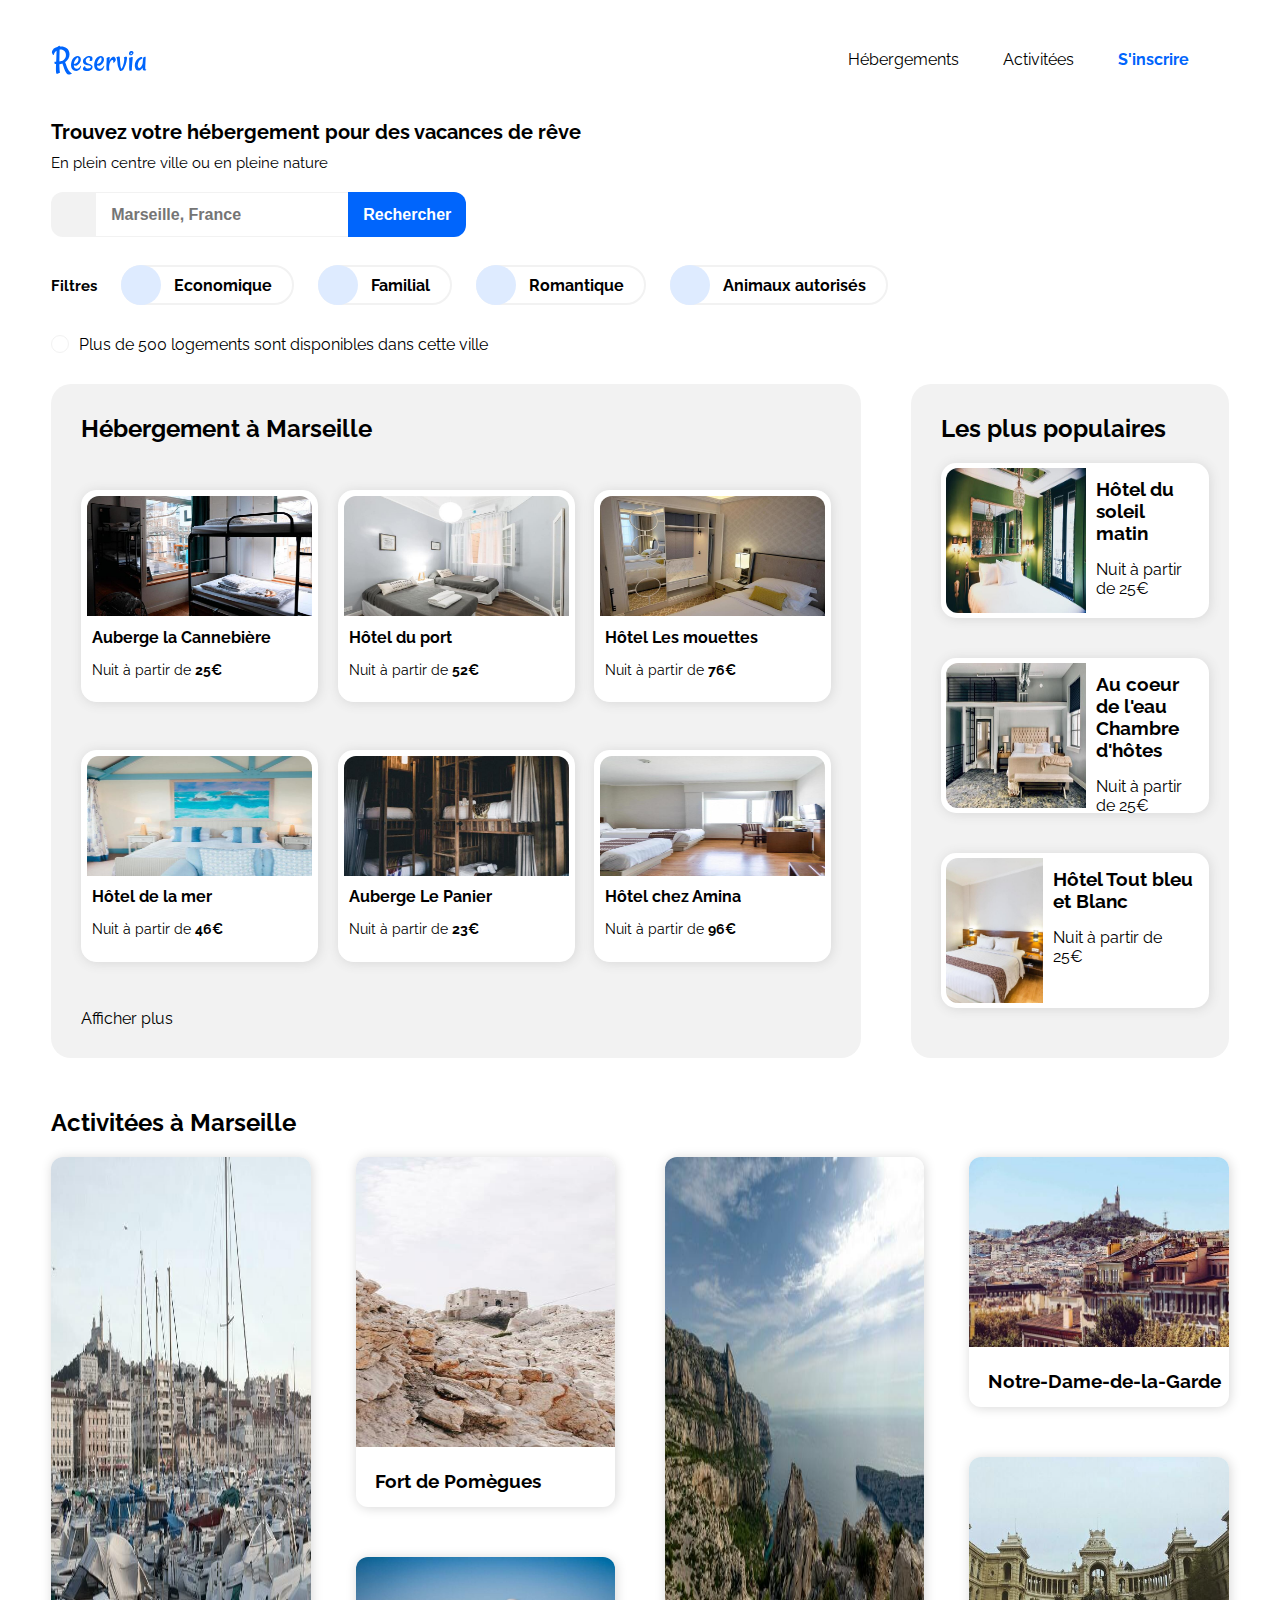
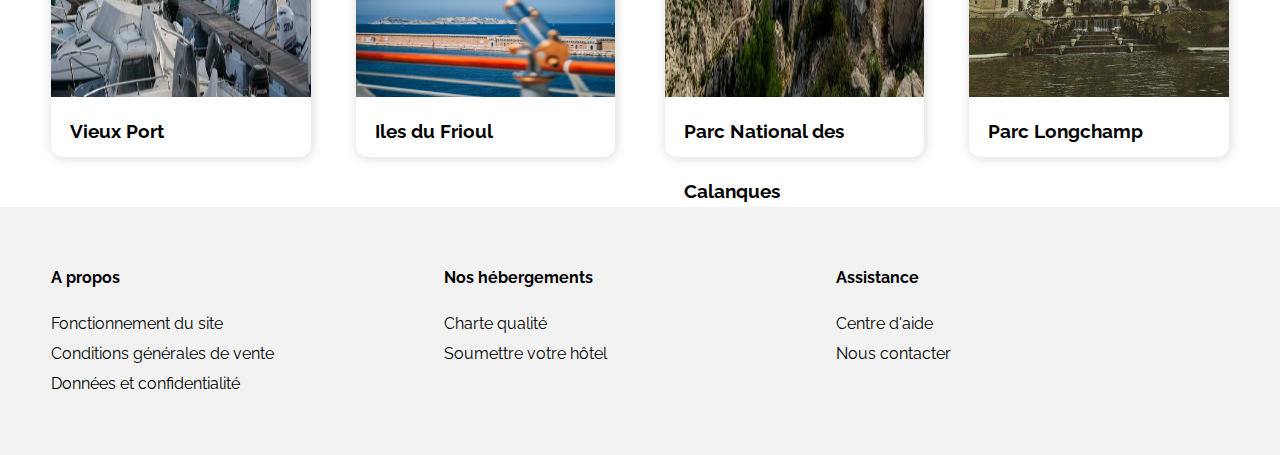
==== Reservia2.0/index.html @ 33ff2ab5 "Fin première soutenance" ====
<!DOCTYPE html>
<html>
    <head>
      <link href="https://fonts.googleapis.com/css2?family=Raleway&display=swap" rel="stylesheet">
      <link rel="stylesheet" href="https://cdnjs.cloudflare.com/ajax/libs/font-awesome/5.14.0/css/all.min.css" integrity="sha512-1PKOgIY59xJ8Co8+NE6FZ+LOAZKjy+KY8iq0G4B3CyeY6wYHN3yt9PW0XpSriVlkMXe40PTKnXrLnZ9+fkDaog==" crossorigin="anonymous" />
      <link rel="stylesheet" href="css/style.css" />
      <link rel="stylesheet" media="screen and (max-width: 767px)" href="css/phone.css" />
      <link rel="stylesheet" media="screen and (min-width: 768px) and (max-width: 991px)" href="css/pad.css" />
      <meta charset="utf-8" />
      <meta name="viewport" content="width=device-width, initial-scale=1.0">
      <title>Reservia</title>
    </head>
    <body>
      <div id="content">
      <header>
        <svg width="97" height="45" viewBox="0 0 97 45" fill="none" xmlns="http://www.w3.org/2000/svg">
        <path d="M12.6523 29.3789C12.418 28.6523 12.1836 28.0078 11.9492 27.4453C11.7383 26.8828 11.5508 26.4023 11.3867 26.0039C10.4727 26.3086 9.47656 26.5195 8.39844 26.6367C8.39844 28.1367 8.43359 29.4141 8.50391 30.4688C8.52734 31.125 8.55078 31.6875 8.57422 32.1562C8.62109 32.6016 8.65625 32.9883 8.67969 33.3164C8.72656 33.6445 8.77344 33.9375 8.82031 34.1953C8.86719 34.4766 8.9375 34.7461 9.03125 35.0039C8.5625 35.3555 8.10547 35.6133 7.66016 35.7773C7.23828 35.9414 6.86328 36.0586 6.53516 36.1289C6.13672 36.2227 5.78516 36.2461 5.48047 36.1992C5.36328 35.8711 5.25781 35.5195 5.16406 35.1445C5.07031 34.793 5 34.3008 4.95312 33.668C4.92969 33.0586 4.91797 32.2734 4.91797 31.3125C4.91797 30.3516 4.95312 29.1211 5.02344 27.6211C5.04688 27.457 5.05859 27.293 5.05859 27.1289C5.05859 26.9648 5.07031 26.8008 5.09375 26.6367C4.88281 26.6133 4.66016 26.5898 4.42578 26.5664C4.21484 26.543 4.00391 26.5195 3.79297 26.4961C3.65234 26.1211 3.55859 25.793 3.51172 25.5117C3.46484 25.207 3.44141 24.9609 3.44141 24.7734C3.44141 24.5391 3.46484 24.3516 3.51172 24.2109C3.88672 24.2812 4.26172 24.3164 4.63672 24.3164H5.16406C5.21094 23.332 5.25781 22.3359 5.30469 21.3281C5.35156 20.2969 5.38672 19.3008 5.41016 18.3398C5.45703 17.3555 5.49219 16.4297 5.51562 15.5625C5.53906 14.6719 5.5625 13.8633 5.58594 13.1367C4.88281 13.6055 4.27344 14.2148 3.75781 14.9648C3.24219 15.7148 2.89062 16.582 2.70312 17.5664C2.39844 17.5195 2.14062 17.3789 1.92969 17.1445C1.71875 16.8867 1.54297 16.6289 1.40234 16.3711C1.23828 16.0664 1.09766 15.7266 0.980469 15.3516C0.863281 14.9063 0.863281 14.4609 0.980469 14.0156C1.09766 13.5469 1.27344 13.1133 1.50781 12.7148C1.74219 12.293 2.01172 11.9297 2.31641 11.625C2.62109 11.2969 2.91406 11.0391 3.19531 10.8516C3.6875 10.5469 4.19141 10.2773 4.70703 10.043C5.24609 9.78516 5.84375 9.57422 6.5 9.41016C6.75781 9.15234 7.03906 8.91797 7.34375 8.70703C7.67188 8.49609 7.97656 8.36719 8.25781 8.32031C8.65625 8.22656 8.87891 8.47266 8.92578 9.05859C9.13672 9.03516 9.35938 9.02344 9.59375 9.02344C9.82812 9 10.0742 8.98828 10.332 8.98828C11.2227 8.98828 12.1484 9.12891 13.1094 9.41016C14.0703 9.69141 14.9492 10.1484 15.7461 10.7812C16.5664 11.3906 17.2344 12.1992 17.75 13.207C18.2656 14.1914 18.5234 15.3984 18.5234 16.8281C18.5234 18.4453 18.1367 19.9336 17.3633 21.293C16.6133 22.6523 15.5352 23.7773 14.1289 24.668C14.293 25.0898 14.5039 25.6172 14.7617 26.25C15.0195 26.8828 15.2773 27.5977 15.5352 28.3945C15.9102 29.3789 16.3086 30.3047 16.7305 31.1719C17.1758 32.0156 17.6328 32.7539 18.1016 33.3867C18.5703 34.0195 19.0625 34.5234 19.5781 34.8984C20.0938 35.2969 20.6094 35.5312 21.125 35.6016C20.8203 36.0703 20.4688 36.3984 20.0703 36.5859C19.6719 36.7734 19.2734 36.8906 18.875 36.9375C18.4297 37.0078 17.9609 37.0078 17.4688 36.9375C16.7891 36.7969 16.2031 36.4688 15.7109 35.9531C15.2188 35.4375 14.7852 34.8164 14.4102 34.0898C14.0586 33.3633 13.7305 32.5898 13.4258 31.7695C13.1445 30.9258 12.8867 30.1289 12.6523 29.3789ZM8.57422 14.4023C8.57422 14.918 8.5625 15.5391 8.53906 16.2656C8.51562 16.9922 8.49219 17.7773 8.46875 18.6211C8.46875 19.4648 8.45703 20.3555 8.43359 21.293C8.41016 22.207 8.39844 23.1211 8.39844 24.0352C9.03125 23.9414 9.72266 23.7891 10.4727 23.5781C11.2461 23.3672 11.9609 23.0156 12.6172 22.5234C13.2734 22.0312 13.8242 21.375 14.2695 20.5547C14.7148 19.7344 14.9375 18.6797 14.9375 17.3906C14.9375 16.4062 14.7617 15.5742 14.4102 14.8945C14.082 14.1914 13.6484 13.6289 13.1094 13.207C12.5703 12.7617 11.9727 12.4453 11.3164 12.2578C10.6836 12.0469 10.0508 11.9414 9.41797 11.9414C9.30078 11.9414 9.18359 11.9414 9.06641 11.9414C8.94922 11.9414 8.82031 11.9531 8.67969 11.9766C8.60938 12.7266 8.57422 13.5352 8.57422 14.4023ZM25.168 33.3867C23.5273 33.3867 22.2617 32.8359 21.3711 31.7344C20.4805 30.6328 20.0352 29.1914 20.0352 27.4102C20.0352 26.168 20.2109 25.0078 20.5625 23.9297C20.9375 22.8281 21.4297 21.8789 22.0391 21.082C22.6484 20.2852 23.3516 19.6641 24.1484 19.2188C24.9688 18.75 25.8242 18.5156 26.7148 18.5156C27.582 18.5156 28.3203 18.832 28.9297 19.4648C29.5391 20.0742 29.8438 20.9531 29.8438 22.1016C29.8438 22.8516 29.6797 23.6016 29.3516 24.3516C29.0234 25.0781 28.5898 25.7344 28.0508 26.3203C27.5352 26.8828 26.9609 27.3398 26.3281 27.6914C25.6953 28.043 25.0859 28.2188 24.5 28.2188C24.125 28.2188 23.8086 28.1719 23.5508 28.0781C23.293 27.9844 23.0586 27.8438 22.8477 27.6562C22.918 28.9922 23.2109 29.9297 23.7266 30.4688C24.2422 30.9844 24.9102 31.2422 25.7305 31.2422C26.293 31.2422 26.7852 31.125 27.207 30.8906C27.6523 30.6562 28.0273 30.3867 28.332 30.082C28.6367 29.7773 28.8828 29.4727 29.0703 29.168C29.2578 28.8398 29.3867 28.5938 29.457 28.4297C29.5273 28.2891 29.6445 28.2188 29.8086 28.2188C29.9961 28.2188 30.0898 28.3594 30.0898 28.6406C30.0898 28.8984 29.9961 29.2969 29.8086 29.8359C29.6445 30.3516 29.3633 30.8789 28.9648 31.418C28.5664 31.9336 28.0508 32.3906 27.418 32.7891C26.8086 33.1875 26.0586 33.3867 25.168 33.3867ZM26.7852 20.0273C26.6445 20.0273 26.375 20.1797 25.9766 20.4844C25.6016 20.7656 25.1914 21.1875 24.7461 21.75C24.3242 22.3125 23.9258 22.9922 23.5508 23.7891C23.1992 24.5625 22.9766 25.4414 22.8828 26.4258C24.2891 26.0977 25.4023 25.582 26.2227 24.8789C27.043 24.1758 27.4531 23.1445 27.4531 21.7852C27.4531 21.1055 27.3711 20.6484 27.207 20.4141C27.043 20.1562 26.9023 20.0273 26.7852 20.0273ZM37.6836 26.3203C38.1992 26.5078 38.6914 26.6836 39.1602 26.8477C39.6289 27.0117 40.0391 27.2109 40.3906 27.4453C40.7422 27.6797 41.0234 27.9609 41.2344 28.2891C41.4453 28.5938 41.5508 28.9805 41.5508 29.4492C41.5508 30.0117 41.4219 30.5391 41.1641 31.0312C40.9297 31.5234 40.5781 31.957 40.1094 32.332C39.6406 32.707 39.0664 33 38.3867 33.2109C37.7305 33.4453 36.9922 33.5625 36.1719 33.5625C35.2578 33.5625 34.5195 33.4688 33.957 33.2812C33.3945 33.1172 32.9609 32.918 32.6562 32.6836C32.3516 32.4492 32.1523 32.2148 32.0586 31.9805C31.9648 31.7461 31.918 31.5586 31.918 31.418C31.918 31.1367 31.9766 30.832 32.0938 30.5039C32.2109 30.1523 32.4336 29.7773 32.7617 29.3789C32.9023 29.2148 33.0547 29.0625 33.2188 28.9219C33.5469 28.6406 33.875 28.4648 34.2031 28.3945C34.1562 28.9336 34.2148 29.3789 34.3789 29.7305C34.5664 30.0586 34.8008 30.3164 35.082 30.5039C35.3867 30.6914 35.7148 30.8203 36.0664 30.8906C36.4414 30.9609 36.793 30.9961 37.1211 30.9961C37.4492 30.9961 37.7773 30.9492 38.1055 30.8555C38.457 30.7617 38.7734 30.6445 39.0547 30.5039C39.3359 30.3398 39.5586 30.1641 39.7227 29.9766C39.9102 29.7656 40.0039 29.543 40.0039 29.3086C40.0039 29.0508 39.8984 28.8398 39.6875 28.6758C39.4766 28.5117 39.207 28.3828 38.8789 28.2891C38.5742 28.1719 38.2344 28.0898 37.8594 28.043C37.5078 27.9727 37.168 27.9023 36.8398 27.832C36.5117 27.7617 36.0664 27.668 35.5039 27.5508C34.9648 27.4102 34.4258 27.1992 33.8867 26.918C33.3711 26.6367 32.9141 26.2617 32.5156 25.793C32.1406 25.3242 31.9531 24.7031 31.9531 23.9297C31.9531 23.0391 32.1758 22.2656 32.6211 21.6094C33.0898 20.9297 33.6523 20.3672 34.3086 19.9219C34.9883 19.4531 35.7031 19.1016 36.4531 18.8672C37.2031 18.6328 37.8711 18.5156 38.457 18.5156C38.7617 18.5156 39.0898 18.5625 39.4414 18.6562C39.793 18.7266 40.1211 18.8672 40.4258 19.0781C40.7305 19.2656 40.9766 19.5234 41.1641 19.8516C41.375 20.1797 41.4805 20.6016 41.4805 21.1172C41.4805 21.6328 41.4336 22.0547 41.3398 22.3828C41.2695 22.6875 41.1523 22.9336 40.9883 23.1211C40.8477 23.2852 40.6719 23.3906 40.4609 23.4375C40.25 23.4844 40.0039 23.5078 39.7227 23.5078C39.5352 23.5078 39.3594 23.4844 39.1953 23.4375C39.0547 23.3906 38.9023 23.3438 38.7383 23.2969C38.5742 23.25 38.4219 23.168 38.2812 23.0508C38.5156 22.7695 38.6914 22.5 38.8086 22.2422C38.9492 21.9844 39.0195 21.668 39.0195 21.293C39.0195 20.9648 38.9258 20.6719 38.7383 20.4141C38.5742 20.1562 38.293 20.0273 37.8945 20.0273C37.4727 20.0273 37.0625 20.1094 36.6641 20.2734C36.2891 20.4375 35.9492 20.6602 35.6445 20.9414C35.3633 21.2227 35.1289 21.5508 34.9414 21.9258C34.7773 22.2773 34.6953 22.6641 34.6953 23.0859C34.6953 23.7188 34.9297 24.3164 35.3984 24.8789C35.8906 25.4414 36.6523 25.9219 37.6836 26.3203ZM48.3008 33.3867C46.6602 33.3867 45.3945 32.8359 44.5039 31.7344C43.6133 30.6328 43.168 29.1914 43.168 27.4102C43.168 26.168 43.3438 25.0078 43.6953 23.9297C44.0703 22.8281 44.5625 21.8789 45.1719 21.082C45.7812 20.2852 46.4844 19.6641 47.2812 19.2188C48.1016 18.75 48.957 18.5156 49.8477 18.5156C50.7148 18.5156 51.4531 18.832 52.0625 19.4648C52.6719 20.0742 52.9766 20.9531 52.9766 22.1016C52.9766 22.8516 52.8125 23.6016 52.4844 24.3516C52.1562 25.0781 51.7227 25.7344 51.1836 26.3203C50.668 26.8828 50.0938 27.3398 49.4609 27.6914C48.8281 28.043 48.2188 28.2188 47.6328 28.2188C47.2578 28.2188 46.9414 28.1719 46.6836 28.0781C46.4258 27.9844 46.1914 27.8438 45.9805 27.6562C46.0508 28.9922 46.3438 29.9297 46.8594 30.4688C47.375 30.9844 48.043 31.2422 48.8633 31.2422C49.4258 31.2422 49.918 31.125 50.3398 30.8906C50.7852 30.6562 51.1602 30.3867 51.4648 30.082C51.7695 29.7773 52.0156 29.4727 52.2031 29.168C52.3906 28.8398 52.5195 28.5938 52.5898 28.4297C52.6602 28.2891 52.7773 28.2188 52.9414 28.2188C53.1289 28.2188 53.2227 28.3594 53.2227 28.6406C53.2227 28.8984 53.1289 29.2969 52.9414 29.8359C52.7773 30.3516 52.4961 30.8789 52.0977 31.418C51.6992 31.9336 51.1836 32.3906 50.5508 32.7891C49.9414 33.1875 49.1914 33.3867 48.3008 33.3867ZM49.918 20.0273C49.7773 20.0273 49.5078 20.1797 49.1094 20.4844C48.7344 20.7656 48.3242 21.1875 47.8789 21.75C47.457 22.3125 47.0586 22.9922 46.6836 23.7891C46.332 24.5625 46.1094 25.4414 46.0156 26.4258C47.4219 26.0977 48.5352 25.582 49.3555 24.8789C50.1758 24.1758 50.5859 23.1445 50.5859 21.7852C50.5859 21.1055 50.5039 20.6484 50.3398 20.4141C50.1758 20.1562 50.0352 20.0273 49.918 20.0273ZM64.7891 22.207C64.7891 22.5352 64.6953 22.875 64.5078 23.2266C64.3438 23.5547 64.1328 23.8711 63.875 24.1758C63.6172 24.4805 63.3242 24.75 62.9961 24.9844C62.6914 25.1953 62.3984 25.3242 62.1172 25.3711C62.3047 24.6445 62.3633 24.082 62.293 23.6836C62.2227 23.2852 62.1055 22.9922 61.9414 22.8047C61.7539 22.5938 61.5195 22.4766 61.2383 22.4531C60.8164 22.4531 60.4062 22.6992 60.0078 23.1914C59.6328 23.6602 59.3047 24.2461 59.0234 24.9492C58.7422 25.6289 58.5195 26.3672 58.3555 27.1641C58.1914 27.9375 58.1094 28.6406 58.1094 29.2734C58.0859 29.7188 58.0977 30.1523 58.1445 30.5742C58.168 30.9258 58.2031 31.2891 58.25 31.6641C58.3203 32.0391 58.4141 32.332 58.5312 32.543C58.3906 32.6602 58.1562 32.8008 57.8281 32.9648C57.5234 33.1289 57.1953 33.2344 56.8438 33.2812C56.5156 33.3281 56.2109 33.2695 55.9297 33.1055C55.6719 32.9414 55.5312 32.5898 55.5078 32.0508C55.4609 31.5352 55.4258 30.9609 55.4023 30.3281C55.4023 29.6719 55.4023 29.0273 55.4023 28.3945C55.4258 27.7383 55.4492 27.0938 55.4727 26.4609C55.4961 25.8281 55.5312 25.2422 55.5781 24.7031C55.625 23.6719 55.6484 22.875 55.6484 22.3125C55.6484 21.75 55.6367 21.2109 55.6133 20.6953C55.6133 20.6016 55.7656 20.4727 56.0703 20.3086C56.3984 20.1211 56.75 19.957 57.125 19.8164C57.5234 19.6758 57.8867 19.5938 58.2148 19.5703C58.543 19.5469 58.707 19.6172 58.707 19.7812C58.707 20.0391 58.6719 20.5547 58.6016 21.3281C58.5547 22.0781 58.4844 22.8633 58.3906 23.6836C58.5547 23.2383 58.7656 22.7578 59.0234 22.2422C59.3047 21.7266 59.6211 21.2461 59.9727 20.8008C60.3242 20.3555 60.7227 19.9922 61.168 19.7109C61.6133 19.4062 62.1055 19.2539 62.6445 19.2539C63.0664 19.2539 63.4062 19.3828 63.6641 19.6406C63.9453 19.8984 64.168 20.1914 64.332 20.5195C64.4961 20.8477 64.6133 21.1758 64.6836 21.5039C64.7539 21.832 64.7891 22.0664 64.7891 22.207ZM70.4492 31.1719C70.6602 31.1719 70.9414 30.7969 71.293 30.0469C71.6445 29.2969 71.9727 28.3945 72.2773 27.3398C72.6055 26.2852 72.8633 25.1953 73.0508 24.0703C73.2617 22.9453 73.3203 21.9961 73.2266 21.2227C73.1797 20.9648 73.1094 20.7539 73.0156 20.5898C72.9453 20.4258 72.8516 20.25 72.7344 20.0625C72.875 19.875 73.0508 19.7344 73.2617 19.6406C73.4727 19.5234 73.6719 19.4414 73.8594 19.3945C74.0938 19.3242 74.3281 19.2773 74.5625 19.2539C75.125 19.2305 75.5352 19.3242 75.793 19.5352C75.9336 19.6758 76.0039 20.0039 76.0039 20.5195C76.0039 21.0352 75.9453 21.6445 75.8281 22.3477C75.7344 23.0273 75.5938 23.7539 75.4062 24.5273C75.2422 25.2773 75.0547 25.9688 74.8438 26.6016C74.6328 27.2109 74.375 27.8789 74.0703 28.6055C73.7656 29.3086 73.4492 29.9883 73.1211 30.6445C72.793 31.2773 72.4648 31.8281 72.1367 32.2969C71.8086 32.7422 71.5273 33.0117 71.293 33.1055C70.8008 33.293 70.3086 33.3867 69.8164 33.3867C69.3477 33.3867 69.0547 33.3281 68.9375 33.2109C68.8906 33.1641 68.7852 33 68.6211 32.7188C68.457 32.4375 68.2695 32.0742 68.0586 31.6289C67.8711 31.1836 67.6602 30.668 67.4258 30.082C67.2148 29.4727 67.0273 28.8281 66.8633 28.1484C66.6992 27.4688 66.582 26.7305 66.5117 25.9336C66.4414 25.1367 66.3594 24.3633 66.2656 23.6133C66.1953 22.8398 66.0898 22.125 65.9492 21.4688C65.8086 20.8125 65.5977 20.2734 65.3164 19.8516L66.9688 19.1836C67.1094 19.1133 67.2734 19.0547 67.4609 19.0078C67.6484 18.9375 67.8359 18.9141 68.0234 18.9375C68.2109 18.9609 68.375 19.0547 68.5156 19.2188C68.6797 19.3594 68.7852 19.6172 68.832 19.9922C68.8789 20.4141 68.9141 20.918 68.9375 21.5039C68.9844 22.0898 69.0195 22.6992 69.043 23.332C69.0898 23.9648 69.1367 24.5977 69.1836 25.2305C69.2305 25.8398 69.2773 26.3906 69.3242 26.8828C69.3711 27.3984 69.4297 27.9141 69.5 28.4297C69.5938 28.9453 69.6875 29.4023 69.7812 29.8008C69.8984 30.1992 70.0039 30.5273 70.0977 30.7852C70.2148 31.043 70.332 31.1719 70.4492 31.1719ZM78.0781 20.5547C78.0781 20.4141 78.2656 20.2617 78.6406 20.0977C79.0156 19.9336 79.4258 19.8047 79.8711 19.7109C80.3398 19.5938 80.7617 19.5352 81.1367 19.5352C81.5352 19.5117 81.7344 19.5938 81.7344 19.7812C81.7344 20.1328 81.7109 20.6367 81.6641 21.293C81.6172 21.9258 81.5586 22.6055 81.4883 23.332C81.418 24.0352 81.3477 24.75 81.2773 25.4766C81.207 26.1797 81.1602 26.7773 81.1367 27.2695C81.0898 27.7852 81.043 28.3477 80.9961 28.957C80.9492 29.4727 80.9141 30.0469 80.8906 30.6797C80.8672 31.3125 80.8672 31.957 80.8906 32.6133C80.8906 32.7305 80.7734 32.8477 80.5391 32.9648C80.3047 33.082 80.0469 33.1641 79.7656 33.2109C79.4844 33.2812 79.2148 33.3164 78.957 33.3164C78.6992 33.3164 78.5586 33.2695 78.5352 33.1758C78.4883 33.082 78.4414 32.918 78.3945 32.6836C78.3477 32.4492 78.3008 32.1211 78.2539 31.6992C78.207 31.2539 78.1719 30.6914 78.1484 30.0117C78.125 29.3086 78.1367 28.4648 78.1836 27.4805C78.2773 25.5352 78.2891 24.0352 78.2188 22.9805C78.1484 21.9023 78.1016 21.0938 78.0781 20.5547ZM80.5391 13.5586C81.0078 13.5586 81.4531 13.6992 81.875 13.9805C82.2969 14.2617 82.5078 14.6367 82.5078 15.1055C82.5078 15.457 82.4141 15.7969 82.2266 16.125C82.0625 16.4531 81.8516 16.7461 81.5938 17.0039C81.3359 17.2617 81.043 17.4727 80.7148 17.6367C80.3867 17.7773 80.082 17.8477 79.8008 17.8477C79.4258 17.8477 79.1211 17.7891 78.8867 17.6719C78.6523 17.5312 78.4648 17.3789 78.3242 17.2148C78.207 17.0273 78.125 16.8281 78.0781 16.6172C78.0312 16.4062 78.0078 16.207 78.0078 16.0195C78.0078 15.7852 78.043 15.5273 78.1133 15.2461C78.1836 14.9414 78.3125 14.6719 78.5 14.4375C78.6875 14.1797 78.9453 13.9687 79.2734 13.8047C79.6016 13.6406 80.0234 13.5586 80.5391 13.5586ZM79.6602 16.8281C79.8008 16.8281 79.9531 16.7812 80.1172 16.6875C80.3047 16.5703 80.4688 16.4414 80.6094 16.3008C80.7734 16.1602 80.9023 16.0078 80.9961 15.8438C81.1133 15.6797 81.1719 15.5391 81.1719 15.4219C81.1719 15.2344 81.0781 15.1406 80.8906 15.1406C80.7734 15.1406 80.6211 15.1875 80.4336 15.2812C80.2695 15.375 80.1055 15.4922 79.9414 15.6328C79.7773 15.75 79.6367 15.8906 79.5195 16.0547C79.4258 16.1953 79.3789 16.3359 79.3789 16.4766C79.3789 16.7109 79.4727 16.8281 79.6602 16.8281ZM94.3203 31.207C94.3672 31.3711 94.4375 31.5234 94.5312 31.6641C94.6016 31.7812 94.6953 31.8984 94.8125 32.0156C94.9531 32.1094 95.1172 32.168 95.3047 32.1914C95.1406 32.5195 94.9766 32.7422 94.8125 32.8594C94.7188 32.9297 94.6367 32.9766 94.5664 33C94.3555 33.0703 94.0391 33.1055 93.6172 33.1055C93.1953 33.1055 92.7852 32.9766 92.3867 32.7188C92.2461 32.6016 92.1172 32.4258 92 32.1914C91.8828 32.0039 91.7773 31.7461 91.6836 31.418C91.6133 31.0664 91.5547 30.6211 91.5078 30.082C91.1797 30.7852 90.8047 31.3477 90.3828 31.7695C89.9844 32.168 89.5859 32.4609 89.1875 32.6484C88.7422 32.9062 88.2852 33.0586 87.8164 33.1055C87.2305 33.1523 86.668 33.0586 86.1289 32.8242C85.6133 32.5664 85.168 32.1914 84.793 31.6992C84.4414 31.1836 84.1719 30.5625 83.9844 29.8359C83.7969 29.1094 83.7383 28.2891 83.8086 27.375C83.8789 26.4141 84.0664 25.5586 84.3711 24.8086C84.6758 24.0586 85.0391 23.3906 85.4609 22.8047C85.8828 22.2188 86.3281 21.7266 86.7969 21.3281C87.2656 20.9062 87.7109 20.5664 88.1328 20.3086C88.5781 20.0273 88.9531 19.8281 89.2578 19.7109C89.5859 19.5703 89.7969 19.4883 89.8906 19.4648C90.1484 19.3945 90.3711 19.3711 90.5586 19.3945C90.7461 19.418 90.9102 19.5234 91.0508 19.7109C91.0977 19.7812 91.1562 19.8633 91.2266 19.957C91.2734 20.0508 91.332 20.1797 91.4023 20.3438C91.4727 20.4844 91.5312 20.6484 91.5781 20.8359C91.0156 21.0938 90.4883 21.3867 89.9961 21.7148C89.5039 22.0195 89.0469 22.3945 88.625 22.8398C88.2266 23.2852 87.875 23.8242 87.5703 24.457C87.2656 25.0898 87.0312 25.8633 86.8672 26.7773C86.6328 27.9258 86.6914 28.8516 87.043 29.5547C87.418 30.2578 87.9219 30.5508 88.5547 30.4336C88.9297 30.3164 89.293 30.0938 89.6445 29.7656C89.9492 29.4844 90.2656 29.0625 90.5938 28.5C90.9453 27.9375 91.2734 27.1641 91.5781 26.1797C91.6953 24.7734 91.7891 23.6719 91.8594 22.875C91.9531 22.0547 92.0352 21.4336 92.1055 21.0117C92.1992 20.5195 92.2695 20.1914 92.3164 20.0273C92.3867 19.9102 92.5273 19.8047 92.7383 19.7109C92.9492 19.5938 93.1836 19.5 93.4414 19.4297C93.6992 19.3594 93.9336 19.3242 94.1445 19.3242C94.3555 19.3008 94.4961 19.3008 94.5664 19.3242C94.6133 19.3477 94.6367 19.6406 94.6367 20.2031C94.6367 20.7422 94.6133 21.4336 94.5664 22.2773C94.543 23.0977 94.5078 24 94.4609 24.9844C94.4141 25.9453 94.3672 26.8594 94.3203 27.7266C94.2969 28.5938 94.2734 29.3555 94.25 30.0117C94.25 30.6445 94.2734 31.043 94.3203 31.207Z" fill="#0065FC"/>
        </svg>
        <nav>
          <ul>
            <li><a href="#countryHousing">Hébergements</a></li>
            <li><a href="#countryActivities">Activitées</a></li>
            <li id="signup">S'inscrire</li>
          </ul>
        </nav>
      </header>
      <div id="description">
        <h2>Trouvez votre hébergement pour des vacances de rêve</h2>
        <p>En plein centre ville ou en pleine nature</p>
      </div>
      <div id="search">
        <div id="form">
          <span id="searchIconLoc">
          <i class="fas fa-map-marker-alt"></i>
        </span>
          <input type="text" placeholder="Marseille, France">
          <button type="submit" id="searchBtn">
            <span id="searchBtn--text">Rechercher</span>
            <i id="searchBtn--icon" class="fa fa-search" aria-hidden="true"></i>
          </button>
        </div>

        <div id="filters">
          <h5>Filtres</h5>
          <div class="filter">
            <div class="filterIcon">
              <i class="fas fa-money-bill-wave"></i>
            </div>
            <p>Economique</p>
          </div>
          <div class="filter">
            <div class="filterIcon">
              <i class="fas fa-child"></i>
            </div>
            <p>Familial</p>
          </div>
          <div class="filter">
            <div class="filterIcon">
              <i class="fas fa-heart"></i>
            </div>
            <p>Romantique</p>
          </div>
          <div class="filter">
            <div class="filterIcon">
              <i class="fas fa-dog"></i>
            </div>
            <p>Animaux autorisés</p>
          </div>
        </div>
      </div>
      <div id="numberInformation">
        <div id="infoIcon">
          <i class="fas fa-info"></i>
        </div>
        <p>Plus de 500 logements sont disponibles dans cette ville</p>
      </div>
    <div id="row2">
      <section id="countryHousing">
        <h2>Hébergement à Marseille</h2>
        <div id="countryHousingRow1">
          <a class="card">
            <img src="images/auberge_la_cannebiere.jpg" alt="Photo de l'Auberge la Cannebière">
            <div class="cardContent">
              <h3>Auberge la Cannebière</h3>
              <p>Nuit à partir de <span>25€</span></p>
              <div class="stars">
                <i class="fas fa-star blue"></i>
                <i class="fas fa-star blue"></i>
                <i class="fas fa-star blue"></i>
                <i class="fas fa-star blue"></i>
                <i class="fas fa-star"></i>
              </div>
            </div>
          </a>
          <a class="card">
            <img src="images/hotel_du_port.jpg" alt="Photo de l'Hôtel du port">
            <div class="cardContent">
              <h3>Hôtel du port</h3>
              <p>Nuit à partir de <span>52€</span></p>
              <div class="stars">
                <i class="fas fa-star blue"></i>
                <i class="fas fa-star blue"></i>
                <i class="fas fa-star blue"></i>
                <i class="fas fa-star blue"></i>
                <i class="fas fa-star blue"></i>
              </div>
            </div>
          </a>
          <a class="card">
            <img src="images/hotel_les_mouettes.jpg" alt="Photo de l'Hôtel Les mouettes">
            <div class="cardContent">
              <h3>Hôtel Les mouettes</h3>
              <p>Nuit à partir de <span>76€</span></p>
              <div class="stars">
                <i class="fas fa-star blue"></i>
                <i class="fas fa-star blue"></i>
                <i class="fas fa-star blue"></i>
                <i class="fas fa-star blue"></i>
                <i class="fas fa-star"></i>
              </div>
            </div>
          </a>
        </div>
        <div id="countryHousingRow2">
          <a class="card">
            <img src="images/hotel_de_la_mer.jpg" alt="Photo de l'Hôtel de la mer">
            <div class="cardContent">
              <h3>Hôtel de la mer</h3>
              <p>Nuit à partir de <span>46€</span></p>
              <div class="stars">
                <i class="fas fa-star blue"></i>
                <i class="fas fa-star blue"></i>
                <i class="fas fa-star"></i>
                <i class="fas fa-star"></i>
                <i class="fas fa-star"></i>
              </div>
            </div>
          </a>
          <a class="card">
            <img src="images/auberge_le_panier.jpg" alt="Photo de l'Auberge Le Panier">
            <div class="cardContent">
              <h3>Auberge Le Panier</h3>
              <p>Nuit à partir de <span>23€</span></p>
              <div class="stars">
                <i class="fas fa-star blue"></i>
                <i class="fas fa-star blue"></i>
                <i class="fas fa-star blue"></i>
                <i class="fas fa-star blue"></i>
                <i class="fas fa-star"></i>
              </div>
            </div>
          </a>
          <a class="card">
            <img src="images/hotel_chez_amina.jpg" alt="Photo de l'Hôtel chez Amina">
            <div class="cardContent">
              <h3>Hôtel chez Amina</h3>
              <p>Nuit à partir de <span>96€</span></p>
              <div class="stars">
                <i class="fas fa-star blue"></i>
                <i class="fas fa-star blue"></i>
                <i class="fas fa-star blue"></i>
                <i class="fas fa-star blue"></i>
                <i class="fas fa-star blue"></i>
              </div>
            </div>
          </a>
        </div>
        <div id="more">
          <span>Afficher plus</span>
        </div>
      </section>

      <section id="popular">
        <div id="popularHeader">
        <h2>Les plus populaires</h2>
        <i class="fas fa-chart-line"></i>
        </div>
        <div id="popularContent">
          <a class="card1">
            <img src="images/hotel_du_soleil_matin.jpg" alt="Photo de l'Hôtel du soleil matin">
           <div class="card1Content">
             <h3>Hôtel du soleil matin</h3>
             <p>Nuit à partir de <span>25€</span></p>
             <div class="stars stars--card1">
               <i class="fas fa-star blue"></i>
               <i class="fas fa-star blue"></i>
               <i class="fas fa-star blue"></i>
               <i class="fas fa-star blue"></i>
               <i class="fas fa-star blue"></i>
             </div>
           </div>
          </a>
          <a class="card1">
            <img src="images/au_coeur_de_leau_chambre_dhotes.jpg" alt="Photo de Au coeur de l'eau Chambre d'hôtes">
            <div class="card1Content">
              <h3>Au coeur de l'eau Chambre d'hôtes</h3>
              <p>Nuit à partir de <span>25€</span></p>
              <div class="stars stars--card1">
                <i class="fas fa-star blue"></i>
                <i class="fas fa-star blue"></i>
                <i class="fas fa-star blue"></i>
                <i class="fas fa-star blue"></i>
                <i class="fas fa-star"></i>
              </div>
            </div>
          </a>
          <a class="card1">
            <img src="images/hotel_tout_bleu_et_blanc.jpg" alt="Photo de l'Hôtel Tout bleu et Blanc">
            <div class="card1Content">
              <h3>Hôtel Tout bleu et Blanc</h3>
              <p>Nuit à partir de <span>25€</span></p>
              <div class="stars stars--card1">
                <i class="fas fa-star blue"></i>
                <i class="fas fa-star blue"></i>
                <i class="fas fa-star blue"></i>
                <i class="fas fa-star blue"></i>
                <i class="fas fa-star"></i>
              </div>
            </div>
          </a>
        </div>
      </section>
    </div>


      <section id="countryActivities">
        <h2>Activitées à Marseille</h2>
        <div id="countryActivitiesContent">
          <div class="columnActivities columnActivities__padding">
            <div class="column">
              <a class='card2 custom1'>
                <img src="images/vieux_port.jpg" alt="Photo du Vieux Port">
                <h3>Vieux Port</h3>
              </a>
            </div>
            <div class="column">
              <a class='card2 custom2'>
                <img src="images/fort_de_pomegues.jpg" alt="Photo du Fort de Pomègues">
                <h3>Fort de Pomègues</h3>
              </a>
              <a class='card2 custom3'>
                <img src="images/iles_du_frioul.jpg" alt="Photo des Iles du Frioul">
                <h3>Iles du Frioul</h3>
              </a>
            </div>
          </div>
          <div class="columnActivities">
            <div class="column">
              <a class='card2 custom4'>
                <img src="images/parc_national_des_calanques.jpg" alt="Photo du Parc National des Calanques">
                <h3>Parc National des Calanques</h3>
              </a>
            </div>
            <div class="column">
              <a class='card2 custom5'>
                <img src="images/notre-dame-de-la-garde.jpg" alt="Photo de Notre-Dame-de-la-Garde">
                <h3>Notre-Dame-de-la-Garde</h3>
              </a>
              <a class='card2 custom6'>
                <img src="images/parc_longchamp.jpg" alt="Photo du Parc Longchamp">
                <h3>Parc Longchamp</h3>
              </a>
            </div>
          </div>
        </div>
      </section>

    </div>
      <footer>
        <div id="contentFooter">
          <div class="ulFooter">
            <h4>A propos</h4>
            <ul>
              <li><a href="#">Fonctionnement du site</a></li>
              <li><a href="#">Conditions générales de vente</a></li>
              <li><a href="#">Données et confidentialité</li>
            </ul>
          </div>
          <div class="ulFooter">
          <h4>Nos hébergements</h4>
          <ul>
            <li><a href="#">Charte qualité</a></li>
            <li><a href="#">Soumettre votre hôtel</a></li>
          </ul>
        </div>
          <div class="ulFooter">
            <h4>Assistance</h4>
            <ul>
              <li><a href="#">Centre d'aide</a></li>
              <li><a href="#">Nous contacter</a></li>
            </ul>
          </div>
        </div>
      </footer>
    </body>
</html>
---- Reservia2.0/css/style.css ----
a{
 text-decoration:none;
 color: inherit;
}
a:active{
  color:red;
}
body{
  margin:0px;
  font-family: 'Raleway', sans-serif;
}
header{
  height: 120px;
  display: flex;
  justify-content: space-between;
}
#content{
  width: 92%;
  margin: auto;
  }
  svg{
    height: 100%;
  }
  nav{
    display: inline-block;
    height: 100%;
  }
  nav ul{
    margin:0px;
    height:100%;
  }
  nav ul li{
    display: inline-block;
    list-style-type: none;
    line-height:120px;
    height: 100%;
    margin-right:40px;
    cursor: pointer;
  }
  nav ul li:hover{
    border-top: 2px solid #0065FC;
    color: #0065FC;
  }
  nav ul li:active{
    color: #0065FC;
  }
  #signup{
    font-weight: bold;
    color: #0065FC;
  }
  #content h2{
    margin-top:0px;
  }
  #description{
    display: flex;
    flex-direction: column;
    margin-bottom:10px;
  }
  #description h2{
    margin:0;
    font-size:20px;
    font-weight: bold;
  }
  #description p{
    margin-top: 10px;
    margin-bottom: 10px;
    font-size: 15px;
  }


  #form{
    display: flex;
  }
  #searchIconLoc{
    height:45px;
    width:45px;
    display: flex;
    align-items: center;
    justify-content: center;
    border-top-left-radius: 12px 12px;
    border-bottom-left-radius: 12px 12px;
    background: #F2F2F2;
  }
  #form input[type=text]{
    height:41px;
    border: 1px solid #F2F2F2;
    border-left:none;
    border-right:none;
    padding-left:15px;
    padding-right:30px;
    font-size:16px;
  }
  #form input[type=text]::placeholder{
    opacity:1;
    font-size:16px;
    font-weight: bold;
  }
  #searchBtn{
    border:none;
    background: #0065FC;
    color: white;
    border-top-right-radius: 12px 12px;
    border-bottom-right-radius: 12px 12px;
    font-size:16px;
    font-weight: bold;
    padding-left:15px;
    padding-right:15px;
  }

  #searchBtn--icon{
    display: none;
  }
  #searchBtn--text{
    display: block;
  }

#filters {
margin-top: 15px;
margin-bottom: 15px;
}
#filters h5{
display: inline-block;
font-size: 15px;
}
#filters .filter, #filters h5{
margin-right:20px;
font-weight: bold;
}


  .filter{
    height: 40px;
border: 2px solid #F2F2F2;
border-radius: 20px;
display: inline-block;
box-sizing: border-box;
position: relative;
transition: 0.2s;
cursor: pointer;
  }

  .filter:hover{
    color:#0065FC;
    border: 2px solid #DEEBFF;
    background :#DEEBFF;
  }
  .filterIcon{
    height: 40px;
    width: 40px;
    border-radius: 50%;
    background: #DEEBFF;
    display: flex;
    align-items: center;
    justify-content: center;
    position: absolute;
    left: -2px;
    top: -2px;
  }

  .filterIcon .fas{
    color: #0065FC;
  }

  .filter p{
    display: inline-block;
    line-height: 37px;
    margin: 0px;
    padding-left: 51px;
    padding-right: 20px;
  }

  #numberInformation{
    display: flex;
    margin-bottom: 30px;
  }
  #numberInformation p{
    margin:0;
    margin-left:10px;
    font-size:16px;
  }
  #infoIcon{
    height:16px;
    width:16px;
    border:1px solid #F2F2F2;
    border-radius: 50%;
    display: flex;
    justify-content: center;
    align-items: center;
    color: #0065FC;
  }
  #infoIcon i{
    font-size:8px;
  }

#row2{
display:flex;
justify-content: space-between;
}

  #countryHousing{
    width: 65%;
    background: #F2F2F2;
    border-radius: 20px;
    padding: 30px;
    min-width: 750px;
    display: flex;
    flex-direction: column;
    justify-content: space-between;
  }
  #countryHousing h2{
margin:0px;          }

#countryHousingRow1{
display:flex;
justify-content: space-between;
}
#countryHousingRow2{
display:flex;
justify-content: space-between;
}
  .card{
    width:30%;
    height:200px;
    border: 1px solid white;
    background: white;
    border-radius: 15px;
    padding: 5px;
      box-shadow: 1px 1px 12px #d7d7d7;
      cursor: pointer;
      transition: 0.3s;
  }

  .card:hover{
    box-shadow: 1px 1px 12px #a2a2a2;
  }

  .card img{
    width: 100%;
    height: 120px;
    overflow: hidden;
    border-top-left-radius: 12px 12px;
    border-top-right-radius: 12px 12px;
  }
  .cardContent{
    width:100%;
    height:80px;
    font-size: 14px;
    display: flex;
    flex-direction: column;
    justify-content: space-around;
    padding-left: 5px;
  }
  .card h3, .card p{
    margin:0px;
  }
  .card span{
    font-weight: bold;
  }
   .stars {
    color: #F2F2F2;
  }
  .blue{
    color: #0065FC;
  }

  .stars--card1{
    position:absolute;
    bottom:5px;
    font-size:12px;
  }

  #popular{
    width:30%;
    padding:30px;
    background: #F2F2F2;
    border-radius: 20px;
    margin-left: 50px;
  }

  #popularHeader{
    display: flex;
    justify-content: space-between;
    align-items: center;
  }
  #popularHeader h2{
    margin: 0px;
  }
  #popularHeader .fas{
    font-size: 20px;
  }

  #popularContent{
    display: flex;
    flex-direction: column;
  }
  .card1{
    background: white;
    width:100%;
    height:145px;
    margin-top:20px;
    margin-bottom: 20px;
    border-radius: 15px;
    padding:5px;
    display:flex;
    box-shadow: 1px 1px 12px #d7d7d7;
    cursor: pointer;
    transition: 0.3s;
  }
  .card1:hover{
    box-shadow: 1px 1px 12px #a2a2a2;
  }
  .card1Content{
    padding:10px;
    position:relative;
  }
  .card1Content h3{
    margin: 0px;
  }
  .card1 img{
    width: 140px;
    height: 145px;
    border-top-left-radius: 12px 12px;
    border-bottom-left-radius: 12px 12px;
  }

  #countryActivities{
    margin-top:50px;
    margin-bottom:50px;
  }
  #countryActivities h2{
    margin-top:0px;
  }
  #countryActivitiesContent{
    display:flex;
    justify-content: space-between;
    height:600px;
  }
.columnActivities {
  width:50%;
  display:flex;
  justify-content: space-between;
}
.columnActivities__padding{
  padding-right:50px;
}



  .column{
    width:46%;
    display:flex;
    flex-direction: column;
    justify-content: space-between;
  }
  .column h3{
    margin: 0px;
    margin-left: 19px;
    line-height: 60px;
  }
  .card2{
    box-shadow: 1px 1px 12px #d7d7d7;
    border-radius: 12px;
    background: white;
    width:100%;
    cursor: pointer;
  }
  .card2:hover{
    box-shadow: 1px 1px 12px #a2a2a2;
  }
  .card2 img{
    width: 100%;
    border-top-left-radius: 12px;
    border-top-right-radius: 12px;
  }


  .custom1, .custom4{
    height:100%;
  }

  .custom2 {
    height:350px;
    margin-bottom: 40px;
  }

  .custom3{
    height:200px;
  }

  .custom5 {
    height:250px;
    margin-bottom: 40px;

  }

  .custom6{
    height:300px;
  }

  .custom1 img, .custom4 img{
    height: calc(100% - 60px);
  }

  .custom2 img{
    height: calc(100% - 60px);
  }

  .custom3 img{
    height: calc(100% - 60px);
  }

  .custom5 img{
    height: calc(100% - 60px);
  }

  .custom6 img{
    height: calc(100% - 60px);
  }

  footer{
    background: #F2F2F2;
  }

  footer li{
    list-style-type: none;
  }

  #contentFooter{
    display:flex;
    width:92%;
    margin:auto
  }
  .ulFooter:nth-child(1n){
    padding-left:0px;
  }

  .ulFooter{
    width:30%;
    padding: 40px;
  }

  .ulFooter h3{
    margin-top:0px;
  }
  .ulFooter ul{
    padding: 0px;
  }
  .ulFooter li{
    line-height: 30px;
  }
---- Reservia2.0/css/phone.css ----
#content{
  width:auto;
  margin: auto;
}

#description{
  width:90%;
  margin:auto;
}

#searchIconLoc{
  flex: 0 0 45px;
}

#form input[type=text]{
  flex: 1 1 auto;
}

#searchBtn{
  display:block;
  border:none;
  background: #0065FC;
  color: white;
  font-size:16px;
  font-weight: bold;
  padding-left:15px;
  padding-right:15px;
  border-radius:12px;
  max-width: 45px;
  margin-left: -12px;
}

#searchBtn--text{
  display: none;
}

#searchBtn--icon{
  display: block;
}

.filter, #filters h5 {
  margin-bottom: 10px;
  font-size:14px;
}
#filters h5{
  display: block;
}

.filterIcon{
  height:40px;
  width: 40px;
}
.filter{
  height:40px;
  border-radius:60px;
}

.filter p{
  line-height: 40px;
  padding-left: 52px;
}
#numberInformation{
  width: 90%;
  margin: auto;
  margin-bottom:15px;
}

#row2{
  flex-direction: column-reverse;
}

#countryHousing{
  width: auto;
  background: white;
  border-radius: 0px;
  min-width: 0;
}
#countryHousing h2{
  font-size: 21px;
  margin-top: 20px;

}
#popular{
  border-radius: 0px;
  margin-left: 0px;
  width: 100%;
  padding-left: 0;
  padding-right:0;
}
#popularHeader{
  padding-left: 30px;
  padding-right:30px;
  margin-bottom:15px;
}
#popularHeader h2{
  font-size:21px;
}

#popularContent{
  padding-left:30px;
  padding-right:30px;
}

#search{
  width: 90%;
  margin: auto;
}

#countryHousingRow1, #countryHousingRow2{
  flex-direction: column;
}

.card1{
  height: 145px;
  margin-top: 5px;
  margin-bottom: 5px;
  width: auto;
}

.card1 img{
  width: 145px;
}

.card1Content h3, .card1Content p{
  font-size: 15px;
}
.card1Content p {
  font-size: 13px;
}

#stars{
  font-size: 11px;
}
.card {
  width: auto;
  height: 200px;
  margin-top: 5px;
  margin-bottom: 5px;
}
.card img {
  height:115px;
}

#more{
  margin-top:20px;
}
#countryActivities{
  margin: 0px;
  padding: 30px;
}

#countryActivities h2{
  font-size: 21px;
}

#countryActivitiesContent{
  height: auto;
  flex-direction: column;
}
#countryActivitiesContent .column{
  width:auto;
}
.card2{
  margin-top: 10px;
  margin-bottom: 10px;
  height: 190px;
}
.card2 .img{
  height:135px;
}
.card2 h3{
  font-size: 16px;
  line-height: 55px;
}

.columnActivities{
  width:auto;
  flex-direction: column;
  padding: 0px;
}
footer{
  padding:30px;
}
#contentFooter{
  flex-direction: column;
  margin:0px;
}
.ulFooter{
  width:100%;
  font-size:16px;
  padding:0;
}
---- Reservia2.0/css/pad.css ----
#row2{
  flex-direction: column-reverse;
}

#popular {
  width: auto;
  margin:0px;
}
#popularContent {
  flex-direction: row;
  flex-wrap: wrap;
  justify-content: space-between;
}
.card1{
  width: 45%;
}
.card1Content h3 {
  font-size: 16px;
}

.card1Content p {
  font-size: 14px;
}

#countryHousing{
  width: auto;
  background: white;
  border-radius: 0px;
  min-width: 0;
  padding:0px;
}

#countryHousing h2{
margin-top: 30px;
margin-bottom: 20px;
}

#countryHousingRow1, #countryHousingRow2{
  margin-bottom:20px;
}

#countryActivitiesContent{
  flex-direction: column;
  height:auto;
}

.columnActivities{
  width:100%;
}

.columnActivities__padding{
  padding-right:0px;
  padding-bottom: 40px;
  flex-direction: row-reverse;
}
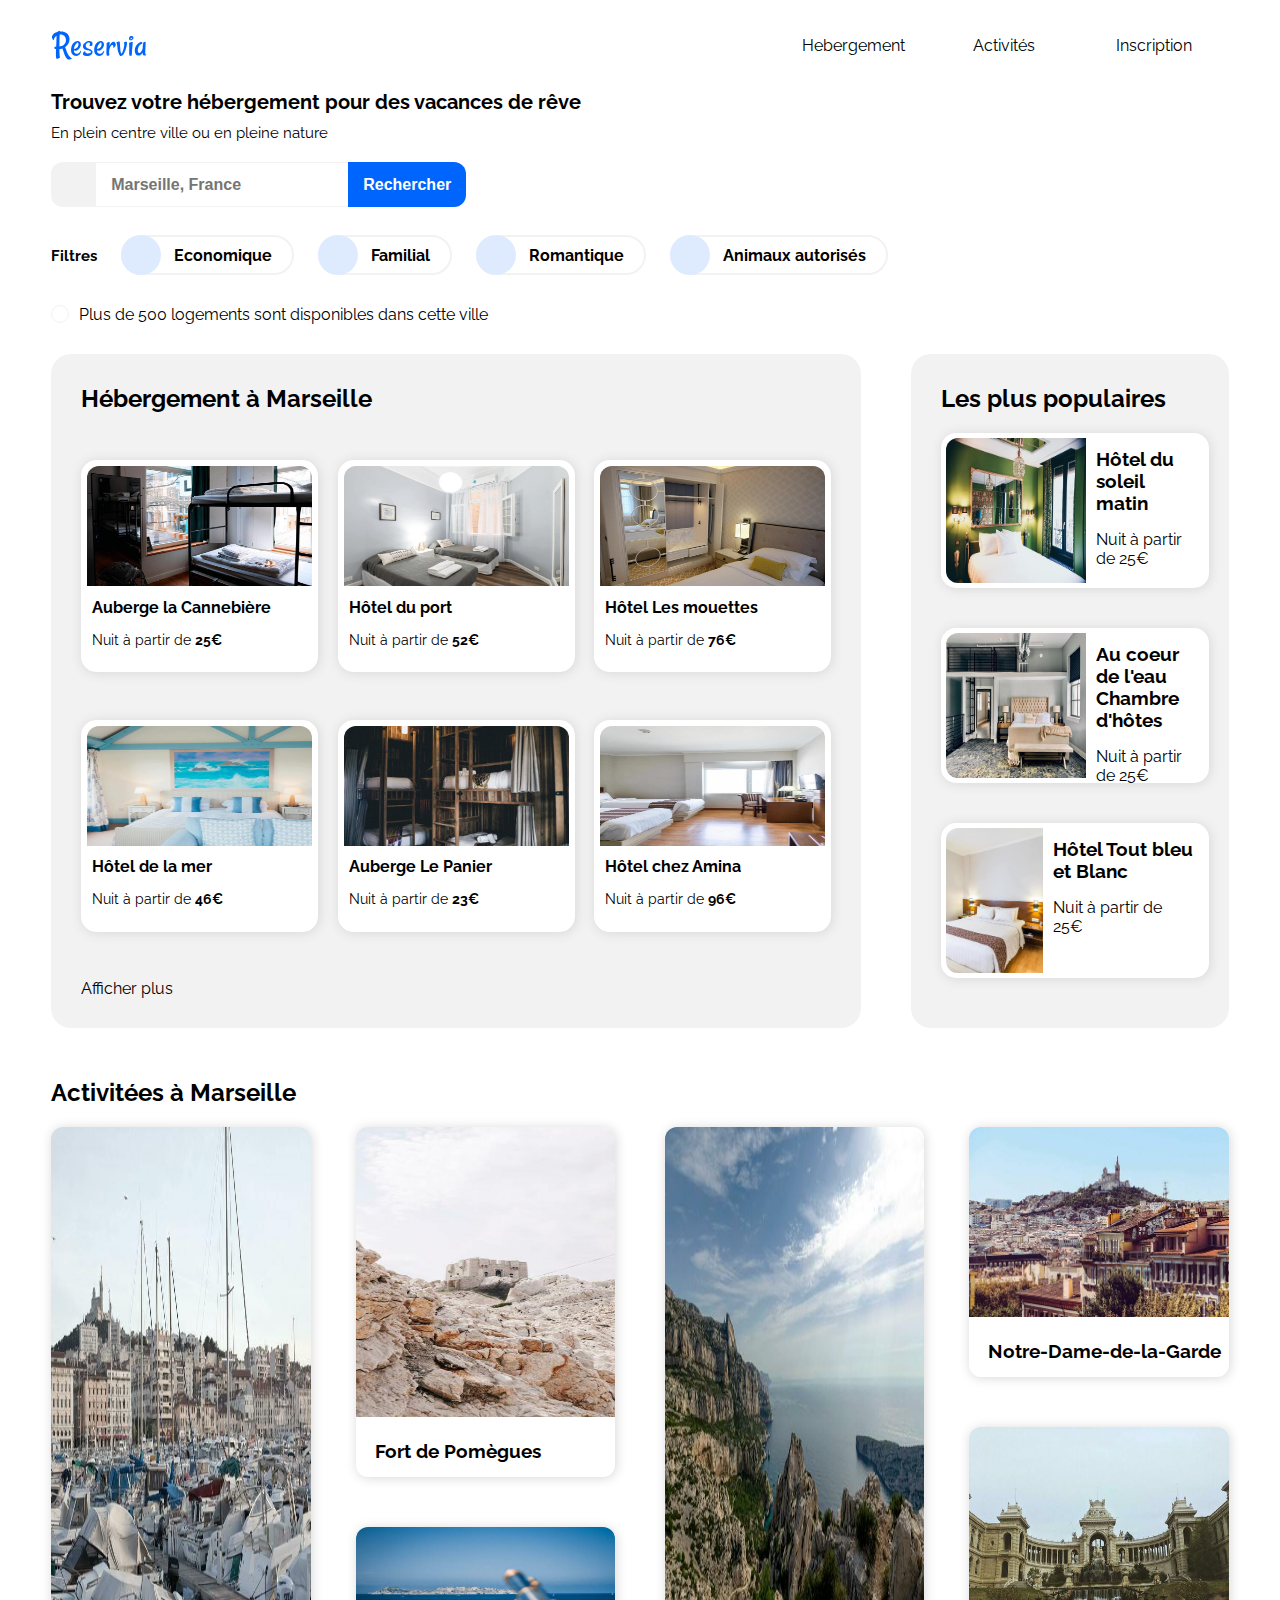
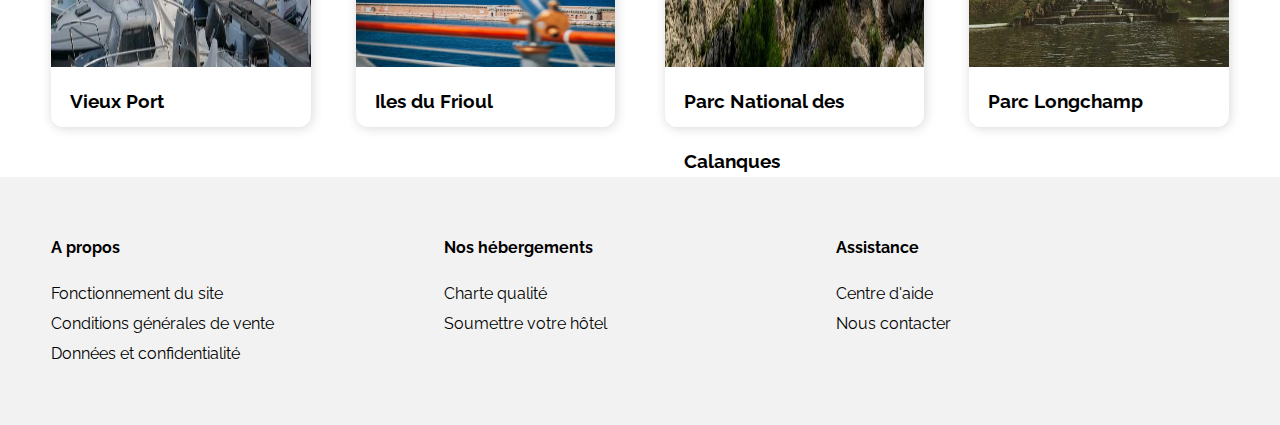
==== commit 586d4e0f: "amelioration dossier et responsive termine" ====
--- a/Reservia2.0/index.html
+++ b/Reservia2.0/index.html
@@ -17,13 +17,22 @@
         <path d="M12.6523 29.3789C12.418 28.6523 12.1836 28.0078 11.9492 27.4453C11.7383 26.8828 11.5508 26.4023 11.3867 26.0039C10.4727 26.3086 9.47656 26.5195 8.39844 26.6367C8.39844 28.1367 8.43359 29.4141 8.50391 30.4688C8.52734 31.125 8.55078 31.6875 8.57422 32.1562C8.62109 32.6016 8.65625 32.9883 8.67969 33.3164C8.72656 33.6445 8.77344 33.9375 8.82031 34.1953C8.86719 34.4766 8.9375 34.7461 9.03125 35.0039C8.5625 35.3555 8.10547 35.6133 7.66016 35.7773C7.23828 35.9414 6.86328 36.0586 6.53516 36.1289C6.13672 36.2227 5.78516 36.2461 5.48047 36.1992C5.36328 35.8711 5.25781 35.5195 5.16406 35.1445C5.07031 34.793 5 34.3008 4.95312 33.668C4.92969 33.0586 4.91797 32.2734 4.91797 31.3125C4.91797 30.3516 4.95312 29.1211 5.02344 27.6211C5.04688 27.457 5.05859 27.293 5.05859 27.1289C5.05859 26.9648 5.07031 26.8008 5.09375 26.6367C4.88281 26.6133 4.66016 26.5898 4.42578 26.5664C4.21484 26.543 4.00391 26.5195 3.79297 26.4961C3.65234 26.1211 3.55859 25.793 3.51172 25.5117C3.46484 25.207 3.44141 24.9609 3.44141 24.7734C3.44141 24.5391 3.46484 24.3516 3.51172 24.2109C3.88672 24.2812 4.26172 24.3164 4.63672 24.3164H5.16406C5.21094 23.332 5.25781 22.3359 5.30469 21.3281C5.35156 20.2969 5.38672 19.3008 5.41016 18.3398C5.45703 17.3555 5.49219 16.4297 5.51562 15.5625C5.53906 14.6719 5.5625 13.8633 5.58594 13.1367C4.88281 13.6055 4.27344 14.2148 3.75781 14.9648C3.24219 15.7148 2.89062 16.582 2.70312 17.5664C2.39844 17.5195 2.14062 17.3789 1.92969 17.1445C1.71875 16.8867 1.54297 16.6289 1.40234 16.3711C1.23828 16.0664 1.09766 15.7266 0.980469 15.3516C0.863281 14.9063 0.863281 14.4609 0.980469 14.0156C1.09766 13.5469 1.27344 13.1133 1.50781 12.7148C1.74219 12.293 2.01172 11.9297 2.31641 11.625C2.62109 11.2969 2.91406 11.0391 3.19531 10.8516C3.6875 10.5469 4.19141 10.2773 4.70703 10.043C5.24609 9.78516 5.84375 9.57422 6.5 9.41016C6.75781 9.15234 7.03906 8.91797 7.34375 8.70703C7.67188 8.49609 7.97656 8.36719 8.25781 8.32031C8.65625 8.22656 8.87891 8.47266 8.92578 9.05859C9.13672 9.03516 9.35938 9.02344 9.59375 9.02344C9.82812 9 10.0742 8.98828 10.332 8.98828C11.2227 8.98828 12.1484 9.12891 13.1094 9.41016C14.0703 9.69141 14.9492 10.1484 15.7461 10.7812C16.5664 11.3906 17.2344 12.1992 17.75 13.207C18.2656 14.1914 18.5234 15.3984 18.5234 16.8281C18.5234 18.4453 18.1367 19.9336 17.3633 21.293C16.6133 22.6523 15.5352 23.7773 14.1289 24.668C14.293 25.0898 14.5039 25.6172 14.7617 26.25C15.0195 26.8828 15.2773 27.5977 15.5352 28.3945C15.9102 29.3789 16.3086 30.3047 16.7305 31.1719C17.1758 32.0156 17.6328 32.7539 18.1016 33.3867C18.5703 34.0195 19.0625 34.5234 19.5781 34.8984C20.0938 35.2969 20.6094 35.5312 21.125 35.6016C20.8203 36.0703 20.4688 36.3984 20.0703 36.5859C19.6719 36.7734 19.2734 36.8906 18.875 36.9375C18.4297 37.0078 17.9609 37.0078 17.4688 36.9375C16.7891 36.7969 16.2031 36.4688 15.7109 35.9531C15.2188 35.4375 14.7852 34.8164 14.4102 34.0898C14.0586 33.3633 13.7305 32.5898 13.4258 31.7695C13.1445 30.9258 12.8867 30.1289 12.6523 29.3789ZM8.57422 14.4023C8.57422 14.918 8.5625 15.5391 8.53906 16.2656C8.51562 16.9922 8.49219 17.7773 8.46875 18.6211C8.46875 19.4648 8.45703 20.3555 8.43359 21.293C8.41016 22.207 8.39844 23.1211 8.39844 24.0352C9.03125 23.9414 9.72266 23.7891 10.4727 23.5781C11.2461 23.3672 11.9609 23.0156 12.6172 22.5234C13.2734 22.0312 13.8242 21.375 14.2695 20.5547C14.7148 19.7344 14.9375 18.6797 14.9375 17.3906C14.9375 16.4062 14.7617 15.5742 14.4102 14.8945C14.082 14.1914 13.6484 13.6289 13.1094 13.207C12.5703 12.7617 11.9727 12.4453 11.3164 12.2578C10.6836 12.0469 10.0508 11.9414 9.41797 11.9414C9.30078 11.9414 9.18359 11.9414 9.06641 11.9414C8.94922 11.9414 8.82031 11.9531 8.67969 11.9766C8.60938 12.7266 8.57422 13.5352 8.57422 14.4023ZM25.168 33.3867C23.5273 33.3867 22.2617 32.8359 21.3711 31.7344C20.4805 30.6328 20.0352 29.1914 20.0352 27.4102C20.0352 26.168 20.2109 25.0078 20.5625 23.9297C20.9375 22.8281 21.4297 21.8789 22.0391 21.082C22.6484 20.2852 23.3516 19.6641 24.1484 19.2188C24.9688 18.75 25.8242 18.5156 26.7148 18.5156C27.582 18.5156 28.3203 18.832 28.9297 19.4648C29.5391 20.0742 29.8438 20.9531 29.8438 22.1016C29.8438 22.8516 29.6797 23.6016 29.3516 24.3516C29.0234 25.0781 28.5898 25.7344 28.0508 26.3203C27.5352 26.8828 26.9609 27.3398 26.3281 27.6914C25.6953 28.043 25.0859 28.2188 24.5 28.2188C24.125 28.2188 23.8086 28.1719 23.5508 28.0781C23.293 27.9844 23.0586 27.8438 22.8477 27.6562C22.918 28.9922 23.2109 29.9297 23.7266 30.4688C24.2422 30.9844 24.9102 31.2422 25.7305 31.2422C26.293 31.2422 26.7852 31.125 27.207 30.8906C27.6523 30.6562 28.0273 30.3867 28.332 30.082C28.6367 29.7773 28.8828 29.4727 29.0703 29.168C29.2578 28.8398 29.3867 28.5938 29.457 28.4297C29.5273 28.2891 29.6445 28.2188 29.8086 28.2188C29.9961 28.2188 30.0898 28.3594 30.0898 28.6406C30.0898 28.8984 29.9961 29.2969 29.8086 29.8359C29.6445 30.3516 29.3633 30.8789 28.9648 31.418C28.5664 31.9336 28.0508 32.3906 27.418 32.7891C26.8086 33.1875 26.0586 33.3867 25.168 33.3867ZM26.7852 20.0273C26.6445 20.0273 26.375 20.1797 25.9766 20.4844C25.6016 20.7656 25.1914 21.1875 24.7461 21.75C24.3242 22.3125 23.9258 22.9922 23.5508 23.7891C23.1992 24.5625 22.9766 25.4414 22.8828 26.4258C24.2891 26.0977 25.4023 25.582 26.2227 24.8789C27.043 24.1758 27.4531 23.1445 27.4531 21.7852C27.4531 21.1055 27.3711 20.6484 27.207 20.4141C27.043 20.1562 26.9023 20.0273 26.7852 20.0273ZM37.6836 26.3203C38.1992 26.5078 38.6914 26.6836 39.1602 26.8477C39.6289 27.0117 40.0391 27.2109 40.3906 27.4453C40.7422 27.6797 41.0234 27.9609 41.2344 28.2891C41.4453 28.5938 41.5508 28.9805 41.5508 29.4492C41.5508 30.0117 41.4219 30.5391 41.1641 31.0312C40.9297 31.5234 40.5781 31.957 40.1094 32.332C39.6406 32.707 39.0664 33 38.3867 33.2109C37.7305 33.4453 36.9922 33.5625 36.1719 33.5625C35.2578 33.5625 34.5195 33.4688 33.957 33.2812C33.3945 33.1172 32.9609 32.918 32.6562 32.6836C32.3516 32.4492 32.1523 32.2148 32.0586 31.9805C31.9648 31.7461 31.918 31.5586 31.918 31.418C31.918 31.1367 31.9766 30.832 32.0938 30.5039C32.2109 30.1523 32.4336 29.7773 32.7617 29.3789C32.9023 29.2148 33.0547 29.0625 33.2188 28.9219C33.5469 28.6406 33.875 28.4648 34.2031 28.3945C34.1562 28.9336 34.2148 29.3789 34.3789 29.7305C34.5664 30.0586 34.8008 30.3164 35.082 30.5039C35.3867 30.6914 35.7148 30.8203 36.0664 30.8906C36.4414 30.9609 36.793 30.9961 37.1211 30.9961C37.4492 30.9961 37.7773 30.9492 38.1055 30.8555C38.457 30.7617 38.7734 30.6445 39.0547 30.5039C39.3359 30.3398 39.5586 30.1641 39.7227 29.9766C39.9102 29.7656 40.0039 29.543 40.0039 29.3086C40.0039 29.0508 39.8984 28.8398 39.6875 28.6758C39.4766 28.5117 39.207 28.3828 38.8789 28.2891C38.5742 28.1719 38.2344 28.0898 37.8594 28.043C37.5078 27.9727 37.168 27.9023 36.8398 27.832C36.5117 27.7617 36.0664 27.668 35.5039 27.5508C34.9648 27.4102 34.4258 27.1992 33.8867 26.918C33.3711 26.6367 32.9141 26.2617 32.5156 25.793C32.1406 25.3242 31.9531 24.7031 31.9531 23.9297C31.9531 23.0391 32.1758 22.2656 32.6211 21.6094C33.0898 20.9297 33.6523 20.3672 34.3086 19.9219C34.9883 19.4531 35.7031 19.1016 36.4531 18.8672C37.2031 18.6328 37.8711 18.5156 38.457 18.5156C38.7617 18.5156 39.0898 18.5625 39.4414 18.6562C39.793 18.7266 40.1211 18.8672 40.4258 19.0781C40.7305 19.2656 40.9766 19.5234 41.1641 19.8516C41.375 20.1797 41.4805 20.6016 41.4805 21.1172C41.4805 21.6328 41.4336 22.0547 41.3398 22.3828C41.2695 22.6875 41.1523 22.9336 40.9883 23.1211C40.8477 23.2852 40.6719 23.3906 40.4609 23.4375C40.25 23.4844 40.0039 23.5078 39.7227 23.5078C39.5352 23.5078 39.3594 23.4844 39.1953 23.4375C39.0547 23.3906 38.9023 23.3438 38.7383 23.2969C38.5742 23.25 38.4219 23.168 38.2812 23.0508C38.5156 22.7695 38.6914 22.5 38.8086 22.2422C38.9492 21.9844 39.0195 21.668 39.0195 21.293C39.0195 20.9648 38.9258 20.6719 38.7383 20.4141C38.5742 20.1562 38.293 20.0273 37.8945 20.0273C37.4727 20.0273 37.0625 20.1094 36.6641 20.2734C36.2891 20.4375 35.9492 20.6602 35.6445 20.9414C35.3633 21.2227 35.1289 21.5508 34.9414 21.9258C34.7773 22.2773 34.6953 22.6641 34.6953 23.0859C34.6953 23.7188 34.9297 24.3164 35.3984 24.8789C35.8906 25.4414 36.6523 25.9219 37.6836 26.3203ZM48.3008 33.3867C46.6602 33.3867 45.3945 32.8359 44.5039 31.7344C43.6133 30.6328 43.168 29.1914 43.168 27.4102C43.168 26.168 43.3438 25.0078 43.6953 23.9297C44.0703 22.8281 44.5625 21.8789 45.1719 21.082C45.7812 20.2852 46.4844 19.6641 47.2812 19.2188C48.1016 18.75 48.957 18.5156 49.8477 18.5156C50.7148 18.5156 51.4531 18.832 52.0625 19.4648C52.6719 20.0742 52.9766 20.9531 52.9766 22.1016C52.9766 22.8516 52.8125 23.6016 52.4844 24.3516C52.1562 25.0781 51.7227 25.7344 51.1836 26.3203C50.668 26.8828 50.0938 27.3398 49.4609 27.6914C48.8281 28.043 48.2188 28.2188 47.6328 28.2188C47.2578 28.2188 46.9414 28.1719 46.6836 28.0781C46.4258 27.9844 46.1914 27.8438 45.9805 27.6562C46.0508 28.9922 46.3438 29.9297 46.8594 30.4688C47.375 30.9844 48.043 31.2422 48.8633 31.2422C49.4258 31.2422 49.918 31.125 50.3398 30.8906C50.7852 30.6562 51.1602 30.3867 51.4648 30.082C51.7695 29.7773 52.0156 29.4727 52.2031 29.168C52.3906 28.8398 52.5195 28.5938 52.5898 28.4297C52.6602 28.2891 52.7773 28.2188 52.9414 28.2188C53.1289 28.2188 53.2227 28.3594 53.2227 28.6406C53.2227 28.8984 53.1289 29.2969 52.9414 29.8359C52.7773 30.3516 52.4961 30.8789 52.0977 31.418C51.6992 31.9336 51.1836 32.3906 50.5508 32.7891C49.9414 33.1875 49.1914 33.3867 48.3008 33.3867ZM49.918 20.0273C49.7773 20.0273 49.5078 20.1797 49.1094 20.4844C48.7344 20.7656 48.3242 21.1875 47.8789 21.75C47.457 22.3125 47.0586 22.9922 46.6836 23.7891C46.332 24.5625 46.1094 25.4414 46.0156 26.4258C47.4219 26.0977 48.5352 25.582 49.3555 24.8789C50.1758 24.1758 50.5859 23.1445 50.5859 21.7852C50.5859 21.1055 50.5039 20.6484 50.3398 20.4141C50.1758 20.1562 50.0352 20.0273 49.918 20.0273ZM64.7891 22.207C64.7891 22.5352 64.6953 22.875 64.5078 23.2266C64.3438 23.5547 64.1328 23.8711 63.875 24.1758C63.6172 24.4805 63.3242 24.75 62.9961 24.9844C62.6914 25.1953 62.3984 25.3242 62.1172 25.3711C62.3047 24.6445 62.3633 24.082 62.293 23.6836C62.2227 23.2852 62.1055 22.9922 61.9414 22.8047C61.7539 22.5938 61.5195 22.4766 61.2383 22.4531C60.8164 22.4531 60.4062 22.6992 60.0078 23.1914C59.6328 23.6602 59.3047 24.2461 59.0234 24.9492C58.7422 25.6289 58.5195 26.3672 58.3555 27.1641C58.1914 27.9375 58.1094 28.6406 58.1094 29.2734C58.0859 29.7188 58.0977 30.1523 58.1445 30.5742C58.168 30.9258 58.2031 31.2891 58.25 31.6641C58.3203 32.0391 58.4141 32.332 58.5312 32.543C58.3906 32.6602 58.1562 32.8008 57.8281 32.9648C57.5234 33.1289 57.1953 33.2344 56.8438 33.2812C56.5156 33.3281 56.2109 33.2695 55.9297 33.1055C55.6719 32.9414 55.5312 32.5898 55.5078 32.0508C55.4609 31.5352 55.4258 30.9609 55.4023 30.3281C55.4023 29.6719 55.4023 29.0273 55.4023 28.3945C55.4258 27.7383 55.4492 27.0938 55.4727 26.4609C55.4961 25.8281 55.5312 25.2422 55.5781 24.7031C55.625 23.6719 55.6484 22.875 55.6484 22.3125C55.6484 21.75 55.6367 21.2109 55.6133 20.6953C55.6133 20.6016 55.7656 20.4727 56.0703 20.3086C56.3984 20.1211 56.75 19.957 57.125 19.8164C57.5234 19.6758 57.8867 19.5938 58.2148 19.5703C58.543 19.5469 58.707 19.6172 58.707 19.7812C58.707 20.0391 58.6719 20.5547 58.6016 21.3281C58.5547 22.0781 58.4844 22.8633 58.3906 23.6836C58.5547 23.2383 58.7656 22.7578 59.0234 22.2422C59.3047 21.7266 59.6211 21.2461 59.9727 20.8008C60.3242 20.3555 60.7227 19.9922 61.168 19.7109C61.6133 19.4062 62.1055 19.2539 62.6445 19.2539C63.0664 19.2539 63.4062 19.3828 63.6641 19.6406C63.9453 19.8984 64.168 20.1914 64.332 20.5195C64.4961 20.8477 64.6133 21.1758 64.6836 21.5039C64.7539 21.832 64.7891 22.0664 64.7891 22.207ZM70.4492 31.1719C70.6602 31.1719 70.9414 30.7969 71.293 30.0469C71.6445 29.2969 71.9727 28.3945 72.2773 27.3398C72.6055 26.2852 72.8633 25.1953 73.0508 24.0703C73.2617 22.9453 73.3203 21.9961 73.2266 21.2227C73.1797 20.9648 73.1094 20.7539 73.0156 20.5898C72.9453 20.4258 72.8516 20.25 72.7344 20.0625C72.875 19.875 73.0508 19.7344 73.2617 19.6406C73.4727 19.5234 73.6719 19.4414 73.8594 19.3945C74.0938 19.3242 74.3281 19.2773 74.5625 19.2539C75.125 19.2305 75.5352 19.3242 75.793 19.5352C75.9336 19.6758 76.0039 20.0039 76.0039 20.5195C76.0039 21.0352 75.9453 21.6445 75.8281 22.3477C75.7344 23.0273 75.5938 23.7539 75.4062 24.5273C75.2422 25.2773 75.0547 25.9688 74.8438 26.6016C74.6328 27.2109 74.375 27.8789 74.0703 28.6055C73.7656 29.3086 73.4492 29.9883 73.1211 30.6445C72.793 31.2773 72.4648 31.8281 72.1367 32.2969C71.8086 32.7422 71.5273 33.0117 71.293 33.1055C70.8008 33.293 70.3086 33.3867 69.8164 33.3867C69.3477 33.3867 69.0547 33.3281 68.9375 33.2109C68.8906 33.1641 68.7852 33 68.6211 32.7188C68.457 32.4375 68.2695 32.0742 68.0586 31.6289C67.8711 31.1836 67.6602 30.668 67.4258 30.082C67.2148 29.4727 67.0273 28.8281 66.8633 28.1484C66.6992 27.4688 66.582 26.7305 66.5117 25.9336C66.4414 25.1367 66.3594 24.3633 66.2656 23.6133C66.1953 22.8398 66.0898 22.125 65.9492 21.4688C65.8086 20.8125 65.5977 20.2734 65.3164 19.8516L66.9688 19.1836C67.1094 19.1133 67.2734 19.0547 67.4609 19.0078C67.6484 18.9375 67.8359 18.9141 68.0234 18.9375C68.2109 18.9609 68.375 19.0547 68.5156 19.2188C68.6797 19.3594 68.7852 19.6172 68.832 19.9922C68.8789 20.4141 68.9141 20.918 68.9375 21.5039C68.9844 22.0898 69.0195 22.6992 69.043 23.332C69.0898 23.9648 69.1367 24.5977 69.1836 25.2305C69.2305 25.8398 69.2773 26.3906 69.3242 26.8828C69.3711 27.3984 69.4297 27.9141 69.5 28.4297C69.5938 28.9453 69.6875 29.4023 69.7812 29.8008C69.8984 30.1992 70.0039 30.5273 70.0977 30.7852C70.2148 31.043 70.332 31.1719 70.4492 31.1719ZM78.0781 20.5547C78.0781 20.4141 78.2656 20.2617 78.6406 20.0977C79.0156 19.9336 79.4258 19.8047 79.8711 19.7109C80.3398 19.5938 80.7617 19.5352 81.1367 19.5352C81.5352 19.5117 81.7344 19.5938 81.7344 19.7812C81.7344 20.1328 81.7109 20.6367 81.6641 21.293C81.6172 21.9258 81.5586 22.6055 81.4883 23.332C81.418 24.0352 81.3477 24.75 81.2773 25.4766C81.207 26.1797 81.1602 26.7773 81.1367 27.2695C81.0898 27.7852 81.043 28.3477 80.9961 28.957C80.9492 29.4727 80.9141 30.0469 80.8906 30.6797C80.8672 31.3125 80.8672 31.957 80.8906 32.6133C80.8906 32.7305 80.7734 32.8477 80.5391 32.9648C80.3047 33.082 80.0469 33.1641 79.7656 33.2109C79.4844 33.2812 79.2148 33.3164 78.957 33.3164C78.6992 33.3164 78.5586 33.2695 78.5352 33.1758C78.4883 33.082 78.4414 32.918 78.3945 32.6836C78.3477 32.4492 78.3008 32.1211 78.2539 31.6992C78.207 31.2539 78.1719 30.6914 78.1484 30.0117C78.125 29.3086 78.1367 28.4648 78.1836 27.4805C78.2773 25.5352 78.2891 24.0352 78.2188 22.9805C78.1484 21.9023 78.1016 21.0938 78.0781 20.5547ZM80.5391 13.5586C81.0078 13.5586 81.4531 13.6992 81.875 13.9805C82.2969 14.2617 82.5078 14.6367 82.5078 15.1055C82.5078 15.457 82.4141 15.7969 82.2266 16.125C82.0625 16.4531 81.8516 16.7461 81.5938 17.0039C81.3359 17.2617 81.043 17.4727 80.7148 17.6367C80.3867 17.7773 80.082 17.8477 79.8008 17.8477C79.4258 17.8477 79.1211 17.7891 78.8867 17.6719C78.6523 17.5312 78.4648 17.3789 78.3242 17.2148C78.207 17.0273 78.125 16.8281 78.0781 16.6172C78.0312 16.4062 78.0078 16.207 78.0078 16.0195C78.0078 15.7852 78.043 15.5273 78.1133 15.2461C78.1836 14.9414 78.3125 14.6719 78.5 14.4375C78.6875 14.1797 78.9453 13.9687 79.2734 13.8047C79.6016 13.6406 80.0234 13.5586 80.5391 13.5586ZM79.6602 16.8281C79.8008 16.8281 79.9531 16.7812 80.1172 16.6875C80.3047 16.5703 80.4688 16.4414 80.6094 16.3008C80.7734 16.1602 80.9023 16.0078 80.9961 15.8438C81.1133 15.6797 81.1719 15.5391 81.1719 15.4219C81.1719 15.2344 81.0781 15.1406 80.8906 15.1406C80.7734 15.1406 80.6211 15.1875 80.4336 15.2812C80.2695 15.375 80.1055 15.4922 79.9414 15.6328C79.7773 15.75 79.6367 15.8906 79.5195 16.0547C79.4258 16.1953 79.3789 16.3359 79.3789 16.4766C79.3789 16.7109 79.4727 16.8281 79.6602 16.8281ZM94.3203 31.207C94.3672 31.3711 94.4375 31.5234 94.5312 31.6641C94.6016 31.7812 94.6953 31.8984 94.8125 32.0156C94.9531 32.1094 95.1172 32.168 95.3047 32.1914C95.1406 32.5195 94.9766 32.7422 94.8125 32.8594C94.7188 32.9297 94.6367 32.9766 94.5664 33C94.3555 33.0703 94.0391 33.1055 93.6172 33.1055C93.1953 33.1055 92.7852 32.9766 92.3867 32.7188C92.2461 32.6016 92.1172 32.4258 92 32.1914C91.8828 32.0039 91.7773 31.7461 91.6836 31.418C91.6133 31.0664 91.5547 30.6211 91.5078 30.082C91.1797 30.7852 90.8047 31.3477 90.3828 31.7695C89.9844 32.168 89.5859 32.4609 89.1875 32.6484C88.7422 32.9062 88.2852 33.0586 87.8164 33.1055C87.2305 33.1523 86.668 33.0586 86.1289 32.8242C85.6133 32.5664 85.168 32.1914 84.793 31.6992C84.4414 31.1836 84.1719 30.5625 83.9844 29.8359C83.7969 29.1094 83.7383 28.2891 83.8086 27.375C83.8789 26.4141 84.0664 25.5586 84.3711 24.8086C84.6758 24.0586 85.0391 23.3906 85.4609 22.8047C85.8828 22.2188 86.3281 21.7266 86.7969 21.3281C87.2656 20.9062 87.7109 20.5664 88.1328 20.3086C88.5781 20.0273 88.9531 19.8281 89.2578 19.7109C89.5859 19.5703 89.7969 19.4883 89.8906 19.4648C90.1484 19.3945 90.3711 19.3711 90.5586 19.3945C90.7461 19.418 90.9102 19.5234 91.0508 19.7109C91.0977 19.7812 91.1562 19.8633 91.2266 19.957C91.2734 20.0508 91.332 20.1797 91.4023 20.3438C91.4727 20.4844 91.5312 20.6484 91.5781 20.8359C91.0156 21.0938 90.4883 21.3867 89.9961 21.7148C89.5039 22.0195 89.0469 22.3945 88.625 22.8398C88.2266 23.2852 87.875 23.8242 87.5703 24.457C87.2656 25.0898 87.0312 25.8633 86.8672 26.7773C86.6328 27.9258 86.6914 28.8516 87.043 29.5547C87.418 30.2578 87.9219 30.5508 88.5547 30.4336C88.9297 30.3164 89.293 30.0938 89.6445 29.7656C89.9492 29.4844 90.2656 29.0625 90.5938 28.5C90.9453 27.9375 91.2734 27.1641 91.5781 26.1797C91.6953 24.7734 91.7891 23.6719 91.8594 22.875C91.9531 22.0547 92.0352 21.4336 92.1055 21.0117C92.1992 20.5195 92.2695 20.1914 92.3164 20.0273C92.3867 19.9102 92.5273 19.8047 92.7383 19.7109C92.9492 19.5938 93.1836 19.5 93.4414 19.4297C93.6992 19.3594 93.9336 19.3242 94.1445 19.3242C94.3555 19.3008 94.4961 19.3008 94.5664 19.3242C94.6133 19.3477 94.6367 19.6406 94.6367 20.2031C94.6367 20.7422 94.6133 21.4336 94.5664 22.2773C94.543 23.0977 94.5078 24 94.4609 24.9844C94.4141 25.9453 94.3672 26.8594 94.3203 27.7266C94.2969 28.5938 94.2734 29.3555 94.25 30.0117C94.25 30.6445 94.2734 31.043 94.3203 31.207Z" fill="#0065FC"/>
         </svg>
         <nav>
-          <ul>
-            <li><a href="#countryHousing">Hébergements</a></li>
-            <li><a href="#countryActivities">Activitées</a></li>
-            <li id="signup">S'inscrire</li>
-          </ul>
+          <div class="navContent" >
+            <div class="navContent--informations">
+              <div class="navContent--informations__housing navWidth" >
+                <p>Hebergement</p>
+              </div>
+              <div class="navContent--informations__activities navWidth">
+                <p>Activités</p>
+              </div>
+            </div>
+            <div class="navContent--inscription navWidth">
+              <p>Inscription</p>
+            </div>
+          </div>
         </nav>
       </header>
+
       <div id="description">
         <h2>Trouvez votre hébergement pour des vacances de rêve</h2>
         <p>En plein centre ville ou en pleine nature</p>
--- a/Reservia2.0/css/style.css
+++ b/Reservia2.0/css/style.css
@@ -10,7 +10,7 @@
   font-family: 'Raleway', sans-serif;
 }
 header{
-  height: 120px;
+  height: auto;
   display: flex;
   justify-content: space-between;
 }
@@ -18,35 +18,32 @@
   width: 92%;
   margin: auto;
   }
-  svg{
-    height: 100%;
-  }
+
   nav{
     display: inline-block;
     height: 100%;
-  }
-  nav ul{
-    margin:0px;
-    height:100%;
-  }
-  nav ul li{
-    display: inline-block;
-    list-style-type: none;
-    line-height:120px;
-    height: 100%;
-    margin-right:40px;
-    cursor: pointer;
-  }
-  nav ul li:hover{
-    border-top: 2px solid #0065FC;
-    color: #0065FC;
-  }
-  nav ul li:active{
-    color: #0065FC;
-  }
-  #signup{
-    font-weight: bold;
-    color: #0065FC;
+    width:600px;
+    position: relative;
+  }
+  svg{
+    height: 90px;
+  }
+  .navContent{
+    display: flex;
+    height:120px;
+    position:absolute;
+    right: 0px;
+  }
+  .navWidth{
+    height: 90px;
+    width:150px;
+    display: flex;
+    justify-content: center;
+    align-items: center;
+  }
+  .navContent--informations{
+    width:300px;
+    display: flex;
   }
   #content h2{
     margin-top:0px;
--- a/Reservia2.0/css/phone.css
+++ b/Reservia2.0/css/phone.css
@@ -1,3 +1,35 @@
+svg{
+  position: absolute;
+  height:80px;
+  left: 20px;
+}
+nav{
+  height:auto;
+}
+.navWidth{
+  height: auto;
+}
+.navContent{
+  width:100%;
+  flex-wrap: wrap-reverse;
+  position:inherit;
+}
+.navContent--informations{
+  width:100%;
+}
+.navContent--inscription{
+  position:absolute;
+  right: 0;
+  height:80px;
+}
+.navContent--informations__housing, .navContent--informations__activities{
+  width:50%;
+  align-items: flex-end;
+}
+.navContent--informations__activities {
+  border-bottom: 3px solid blue;
+}
+
 #content{
   width:auto;
   margin: auto;
@@ -6,6 +38,7 @@
 #description{
   width:90%;
   margin:auto;
+  margin-top:30px;
 }
 
 #searchIconLoc{
@@ -88,8 +121,8 @@
   padding-right:0;
 }
 #popularHeader{
-  padding-left: 30px;
-  padding-right:30px;
+  padding-left: 20px;
+  padding-right:20px;
   margin-bottom:15px;
 }
 #popularHeader h2{
@@ -97,15 +130,19 @@
 }
 
 #popularContent{
-  padding-left:30px;
-  padding-right:30px;
+  padding-left:20px;
+  padding-right:20px;
 }
 
 #search{
-  width: 90%;
-  margin: auto;
-}
-
+  margin:0px;
+  padding-left: 20px;
+  padding-right: 20px;
+}
+
+#countryHousing {
+  padding:20px;
+}
 #countryHousingRow1, #countryHousingRow2{
   flex-direction: column;
 }
@@ -146,7 +183,7 @@
 }
 #countryActivities{
   margin: 0px;
-  padding: 30px;
+  padding: 20px;
 }
 
 #countryActivities h2{
@@ -179,7 +216,7 @@
   padding: 0px;
 }
 footer{
-  padding:30px;
+  padding:20px;
 }
 #contentFooter{
   flex-direction: column;
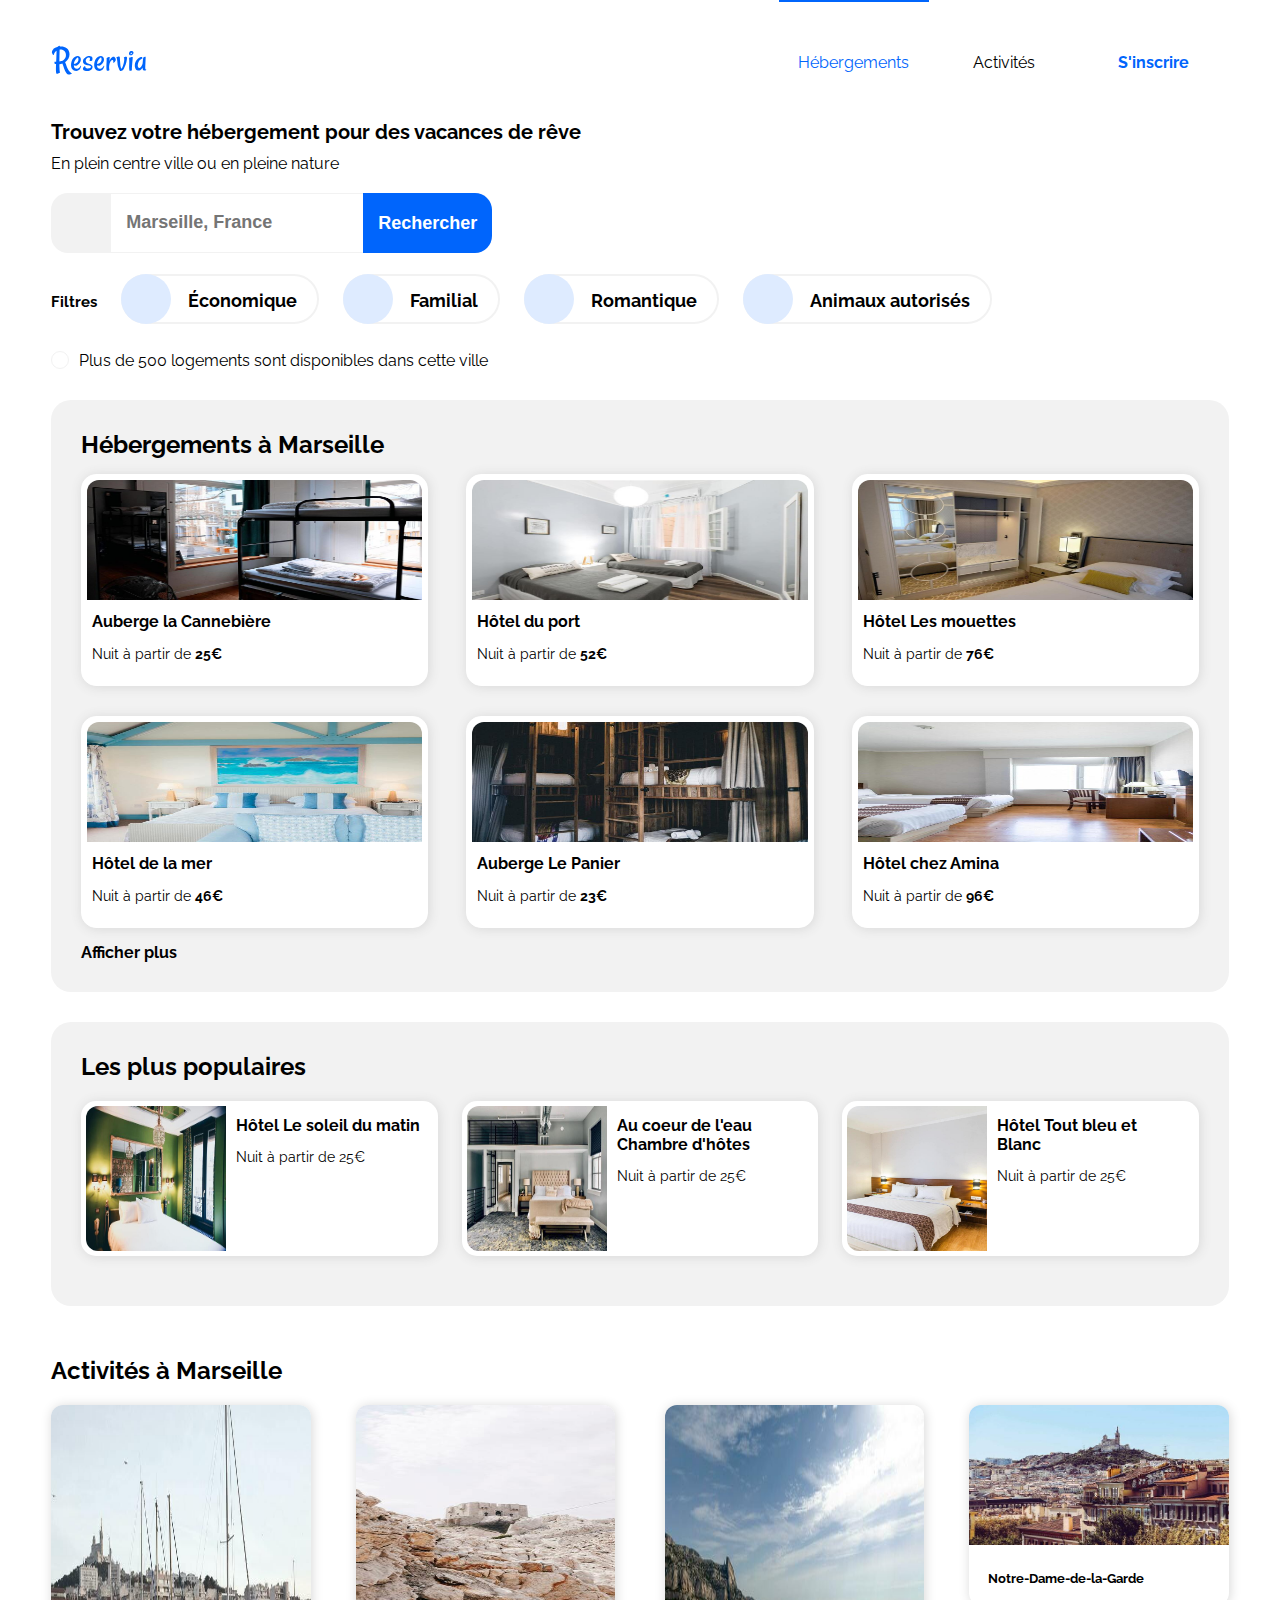
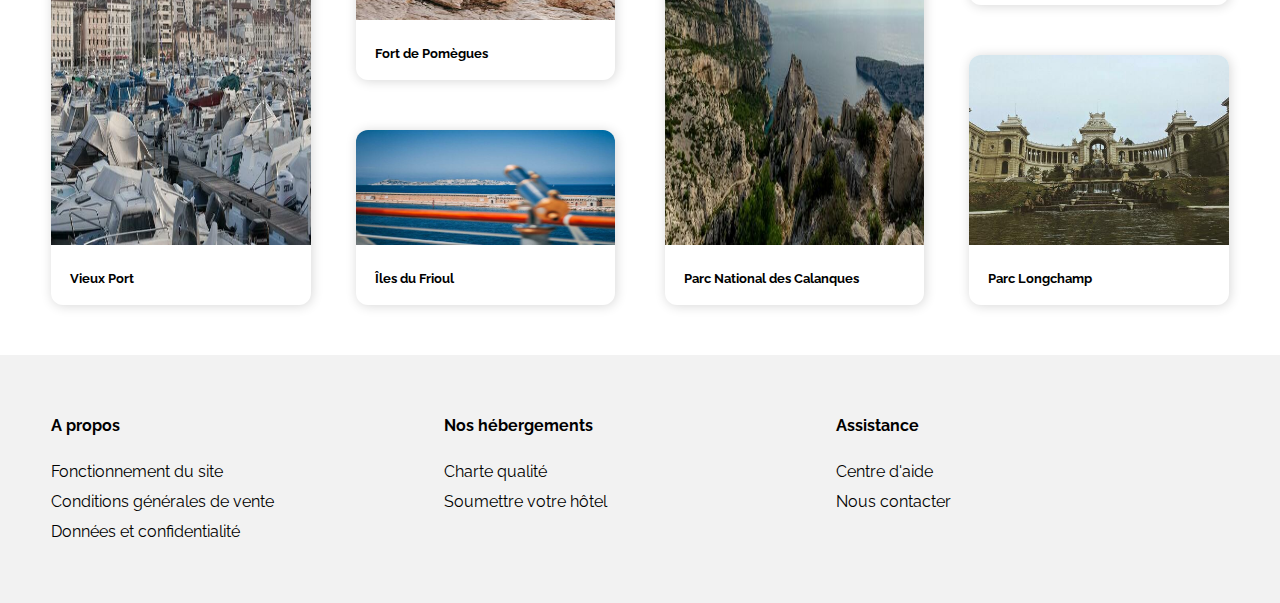
==== commit f132a80c: "Ajout des mediaquesries d'entre-deux + finitions" ====
--- a/Reservia2.0/index.html
+++ b/Reservia2.0/index.html
@@ -4,8 +4,13 @@
       <link href="https://fonts.googleapis.com/css2?family=Raleway&display=swap" rel="stylesheet">
       <link rel="stylesheet" href="https://cdnjs.cloudflare.com/ajax/libs/font-awesome/5.14.0/css/all.min.css" integrity="sha512-1PKOgIY59xJ8Co8+NE6FZ+LOAZKjy+KY8iq0G4B3CyeY6wYHN3yt9PW0XpSriVlkMXe40PTKnXrLnZ9+fkDaog==" crossorigin="anonymous" />
       <link rel="stylesheet" href="css/style.css" />
-      <link rel="stylesheet" media="screen and (max-width: 767px)" href="css/phone.css" />
-      <link rel="stylesheet" media="screen and (min-width: 768px) and (max-width: 991px)" href="css/pad.css" />
+
+      <link rel="stylesheet" media="screen and (max-width: 400px)" href="css/phone.css" />
+      <link rel="stylesheet" media="screen and (min-width: 401px) and (max-width: 767px)" href="css/sm.css" />
+
+      <link rel="stylesheet" media="screen and (min-width: 768px) and (max-width: 1030px)" href="css/pad.css" />
+      <link rel="stylesheet" media="screen and (min-width: 1031px) and (max-width: 1350px)" href="css/md.css" />
+
       <meta charset="utf-8" />
       <meta name="viewport" content="width=device-width, initial-scale=1.0">
       <title>Reservia</title>
@@ -19,16 +24,16 @@
         <nav>
           <div class="navContent" >
             <div class="navContent--informations">
-              <div class="navContent--informations__housing navWidth" >
-                <p>Hebergement</p>
-              </div>
-              <div class="navContent--informations__activities navWidth">
+              <a href="#countryHousing" class="navContent--informations__housing navWidth selected" >
+                <p>Hébergements</p>
+              </a>
+              <a href="#countryActivities" class="navContent--informations__activities navWidth">
                 <p>Activités</p>
-              </div>
-            </div>
-            <div class="navContent--inscription navWidth">
-              <p>Inscription</p>
-            </div>
+              </a>
+            </div>
+            <a href="#"class="navContent--inscription navWidth">
+              <p>S'inscrire</p>
+            </a>
           </div>
         </nav>
       </header>
@@ -55,7 +60,7 @@
             <div class="filterIcon">
               <i class="fas fa-money-bill-wave"></i>
             </div>
-            <p>Economique</p>
+            <p>Économique</p>
           </div>
           <div class="filter">
             <div class="filterIcon">
@@ -83,12 +88,12 @@
         </div>
         <p>Plus de 500 logements sont disponibles dans cette ville</p>
       </div>
-    <div id="row2">
+    <div id="housing">
       <section id="countryHousing">
-        <h2>Hébergement à Marseille</h2>
+        <h2>Hébergements à Marseille</h2>
         <div id="countryHousingRow1">
           <a class="card">
-            <img src="images/auberge_la_cannebiere.jpg" alt="Photo de l'Auberge la Cannebière">
+            <img src="images/housing/auberge_la_cannebiere.jpg" alt="Photo de l'Auberge la Cannebière">
             <div class="cardContent">
               <h3>Auberge la Cannebière</h3>
               <p>Nuit à partir de <span>25€</span></p>
@@ -102,7 +107,7 @@
             </div>
           </a>
           <a class="card">
-            <img src="images/hotel_du_port.jpg" alt="Photo de l'Hôtel du port">
+            <img src="images/housing/hotel_du_port.jpg" alt="Photo de l'Hôtel du port">
             <div class="cardContent">
               <h3>Hôtel du port</h3>
               <p>Nuit à partir de <span>52€</span></p>
@@ -116,7 +121,7 @@
             </div>
           </a>
           <a class="card">
-            <img src="images/hotel_les_mouettes.jpg" alt="Photo de l'Hôtel Les mouettes">
+            <img src="images/housing/hotel_les_mouettes.jpg" alt="Photo de l'Hôtel Les mouettes">
             <div class="cardContent">
               <h3>Hôtel Les mouettes</h3>
               <p>Nuit à partir de <span>76€</span></p>
@@ -132,21 +137,21 @@
         </div>
         <div id="countryHousingRow2">
           <a class="card">
-            <img src="images/hotel_de_la_mer.jpg" alt="Photo de l'Hôtel de la mer">
+            <img src="images/housing/hotel_de_la_mer.jpg" alt="Photo de l'Hôtel de la mer">
             <div class="cardContent">
               <h3>Hôtel de la mer</h3>
               <p>Nuit à partir de <span>46€</span></p>
               <div class="stars">
                 <i class="fas fa-star blue"></i>
                 <i class="fas fa-star blue"></i>
-                <i class="fas fa-star"></i>
-                <i class="fas fa-star"></i>
-                <i class="fas fa-star"></i>
-              </div>
-            </div>
-          </a>
-          <a class="card">
-            <img src="images/auberge_le_panier.jpg" alt="Photo de l'Auberge Le Panier">
+                <i class="fas fa-star blue"></i>
+                <i class="fas fa-star"></i>
+                <i class="fas fa-star"></i>
+              </div>
+            </div>
+          </a>
+          <a class="card">
+            <img src="images/housing/auberge_le_panier.jpg" alt="Photo de l'Auberge Le Panier">
             <div class="cardContent">
               <h3>Auberge Le Panier</h3>
               <p>Nuit à partir de <span>23€</span></p>
@@ -160,7 +165,7 @@
             </div>
           </a>
           <a class="card">
-            <img src="images/hotel_chez_amina.jpg" alt="Photo de l'Hôtel chez Amina">
+            <img src="images/housing/hotel_chez_amina.jpg" alt="Photo de l'Hôtel chez Amina">
             <div class="cardContent">
               <h3>Hôtel chez Amina</h3>
               <p>Nuit à partir de <span>96€</span></p>
@@ -186,9 +191,9 @@
         </div>
         <div id="popularContent">
           <a class="card1">
-            <img src="images/hotel_du_soleil_matin.jpg" alt="Photo de l'Hôtel du soleil matin">
+            <img src="images/popular/hotel_le_soleil_du_matin.jpg" alt="Photo de l'Hôtel Le soleil du matin">
            <div class="card1Content">
-             <h3>Hôtel du soleil matin</h3>
+             <h3>Hôtel Le soleil du matin</h3>
              <p>Nuit à partir de <span>25€</span></p>
              <div class="stars stars--card1">
                <i class="fas fa-star blue"></i>
@@ -200,7 +205,7 @@
            </div>
           </a>
           <a class="card1">
-            <img src="images/au_coeur_de_leau_chambre_dhotes.jpg" alt="Photo de Au coeur de l'eau Chambre d'hôtes">
+            <img src="images/popular/au_coeur_de_leau_chambre_dhotes.jpg" alt="Photo de Au coeur de l'eau Chambre d'hôtes">
             <div class="card1Content">
               <h3>Au coeur de l'eau Chambre d'hôtes</h3>
               <p>Nuit à partir de <span>25€</span></p>
@@ -214,7 +219,7 @@
             </div>
           </a>
           <a class="card1">
-            <img src="images/hotel_tout_bleu_et_blanc.jpg" alt="Photo de l'Hôtel Tout bleu et Blanc">
+            <img src="images/popular/hotel_tout_bleu_et_blanc.jpg" alt="Photo de l'Hôtel Tout bleu et Blanc">
             <div class="card1Content">
               <h3>Hôtel Tout bleu et Blanc</h3>
               <p>Nuit à partir de <span>25€</span></p>
@@ -233,40 +238,40 @@
 
 
       <section id="countryActivities">
-        <h2>Activitées à Marseille</h2>
+        <h2>Activités à Marseille</h2>
         <div id="countryActivitiesContent">
           <div class="columnActivities columnActivities__padding">
             <div class="column">
               <a class='card2 custom1'>
-                <img src="images/vieux_port.jpg" alt="Photo du Vieux Port">
+                <img src="images/activities/vieux_port.jpg" alt="Photo du Vieux Port">
                 <h3>Vieux Port</h3>
               </a>
             </div>
             <div class="column">
               <a class='card2 custom2'>
-                <img src="images/fort_de_pomegues.jpg" alt="Photo du Fort de Pomègues">
+                <img src="images/activities/fort_de_pomegues.jpg" alt="Photo du Fort de Pomègues">
                 <h3>Fort de Pomègues</h3>
               </a>
               <a class='card2 custom3'>
-                <img src="images/iles_du_frioul.jpg" alt="Photo des Iles du Frioul">
-                <h3>Iles du Frioul</h3>
+                <img src="images/activities/iles_du_frioul.jpg" alt="Photo des Iles du Frioul">
+                <h3>Îles du Frioul</h3>
               </a>
             </div>
           </div>
           <div class="columnActivities">
             <div class="column">
               <a class='card2 custom4'>
-                <img src="images/parc_national_des_calanques.jpg" alt="Photo du Parc National des Calanques">
+                <img src="images/activities/parc_national_des_calanques.jpg" alt="Photo du Parc National des Calanques">
                 <h3>Parc National des Calanques</h3>
               </a>
             </div>
             <div class="column">
               <a class='card2 custom5'>
-                <img src="images/notre-dame-de-la-garde.jpg" alt="Photo de Notre-Dame-de-la-Garde">
+                <img src="images/activities/notre-dame-de-la-garde.jpg" alt="Photo de Notre-Dame-de-la-Garde">
                 <h3>Notre-Dame-de-la-Garde</h3>
               </a>
               <a class='card2 custom6'>
-                <img src="images/parc_longchamp.jpg" alt="Photo du Parc Longchamp">
+                <img src="images/activities/parc_longchamp.jpg" alt="Photo du Parc Longchamp">
                 <h3>Parc Longchamp</h3>
               </a>
             </div>
@@ -282,16 +287,16 @@
             <ul>
               <li><a href="#">Fonctionnement du site</a></li>
               <li><a href="#">Conditions générales de vente</a></li>
-              <li><a href="#">Données et confidentialité</li>
+              <li><a href="#">Données et confidentialité</a></li>
             </ul>
           </div>
           <div class="ulFooter">
-          <h4>Nos hébergements</h4>
-          <ul>
-            <li><a href="#">Charte qualité</a></li>
-            <li><a href="#">Soumettre votre hôtel</a></li>
-          </ul>
-        </div>
+            <h4>Nos hébergements</h4>
+            <ul>
+              <li><a href="#">Charte qualité</a></li>
+              <li><a href="#">Soumettre votre hôtel</a></li>
+            </ul>
+          </div>
           <div class="ulFooter">
             <h4>Assistance</h4>
             <ul>
--- a/Reservia2.0/css/style.css
+++ b/Reservia2.0/css/style.css
@@ -13,6 +13,7 @@
   height: auto;
   display: flex;
   justify-content: space-between;
+  height:120px;
 }
 #content{
   width: 92%;
@@ -26,7 +27,7 @@
     position: relative;
   }
   svg{
-    height: 90px;
+    height: 100%;
   }
   .navContent{
     display: flex;
@@ -34,8 +35,26 @@
     position:absolute;
     right: 0px;
   }
+
+  .navContent--informations__housing, .navContent--informations__activities, .navContent--inscription {
+    border-top: 2px solid rgba(0, 0, 0, 0);
+
+  }
+  .navContent--informations__housing:hover, .navContent--informations__activities:hover, .navContent--inscription:hover {
+    border-top: 2px solid #0065FC;
+    color: #0065FC;
+  }
+  .selected{
+    border-top: 2px solid #0065FC;
+    color : #0065FC;
+
+  }
+  .navContent--inscription{
+    color : #0065FC;
+    font-weight: bold;
+  }
   .navWidth{
-    height: 90px;
+    height: 100%;
     width:150px;
     display: flex;
     justify-content: center;
@@ -61,25 +80,29 @@
   #description p{
     margin-top: 10px;
     margin-bottom: 10px;
-    font-size: 15px;
+    font-size: 16px;
   }
 
 
   #form{
     display: flex;
   }
+
+  .fa-map-marker-alt{
+    font-size: 22px;
+  }
   #searchIconLoc{
-    height:45px;
-    width:45px;
+    height:60px;
+    width:60px;
     display: flex;
     align-items: center;
     justify-content: center;
-    border-top-left-radius: 12px 12px;
-    border-bottom-left-radius: 12px 12px;
+    border-top-left-radius: 17px 17px;
+    border-bottom-left-radius: 17px 17px;
     background: #F2F2F2;
   }
   #form input[type=text]{
-    height:41px;
+    height:56px;
     border: 1px solid #F2F2F2;
     border-left:none;
     border-right:none;
@@ -89,16 +112,16 @@
   }
   #form input[type=text]::placeholder{
     opacity:1;
-    font-size:16px;
+    font-size:18px;
     font-weight: bold;
   }
   #searchBtn{
     border:none;
     background: #0065FC;
     color: white;
-    border-top-right-radius: 12px 12px;
-    border-bottom-right-radius: 12px 12px;
-    font-size:16px;
+    border-top-right-radius: 17px 17px;
+    border-bottom-right-radius: 17px 17px;
+    font-size:18px;
     font-weight: bold;
     padding-left:15px;
     padding-right:15px;
@@ -126,9 +149,9 @@
 
 
   .filter{
-    height: 40px;
+    height: 50px;
 border: 2px solid #F2F2F2;
-border-radius: 20px;
+border-radius: 50px;
 display: inline-block;
 box-sizing: border-box;
 position: relative;
@@ -142,8 +165,8 @@
     background :#DEEBFF;
   }
   .filterIcon{
-    height: 40px;
-    width: 40px;
+    height: 50px;
+    width: 50px;
     border-radius: 50%;
     background: #DEEBFF;
     display: flex;
@@ -160,15 +183,17 @@
 
   .filter p{
     display: inline-block;
-    line-height: 37px;
+    line-height: 50px;
     margin: 0px;
-    padding-left: 51px;
+    padding-left: 65px;
     padding-right: 20px;
+    font-size: 18px;
   }
 
   #numberInformation{
     display: flex;
     margin-bottom: 30px;
+    margin-top:15px;
   }
   #numberInformation p{
     margin:0;
@@ -189,7 +214,7 @@
     font-size:8px;
   }
 
-#row2{
+#housing{
 display:flex;
 justify-content: space-between;
 }
@@ -266,6 +291,9 @@
     font-size:12px;
   }
 
+  #more span{
+    font-weight: bold;
+  }
   #popular{
     width:30%;
     padding:30px;
@@ -330,7 +358,7 @@
   #countryActivitiesContent{
     display:flex;
     justify-content: space-between;
-    height:600px;
+    height:500px;
   }
 .columnActivities {
   width:50%;
@@ -353,6 +381,7 @@
     margin: 0px;
     margin-left: 19px;
     line-height: 60px;
+    font-size: 15px;
   }
   .card2{
     box-shadow: 1px 1px 12px #d7d7d7;
@@ -376,22 +405,22 @@
   }
 
   .custom2 {
-    height:350px;
-    margin-bottom: 40px;
+    height:55%;
+    margin-bottom: 10%;
   }
 
   .custom3{
-    height:200px;
+    height:35%;
   }
 
   .custom5 {
-    height:250px;
-    margin-bottom: 40px;
+    height:40%;
+    margin-bottom: 10%;
 
   }
 
   .custom6{
-    height:300px;
+    height:50%;
   }
 
   .custom1 img, .custom4 img{
--- a/Reservia2.0/css/sm.css
+++ b/Reservia2.0/css/sm.css
@@ -0,0 +1,246 @@
+svg{
+  position: absolute;
+  height:80px;
+  left: 20px;
+}
+nav{
+  height:auto;
+  width:100%;
+}
+.navWidth{
+  height: auto;
+}
+.navContent{
+  width:100%;
+  flex-wrap: wrap-reverse;
+  position:inherit;
+}
+.navContent--informations{
+  width:100%;
+}
+.navContent--inscription{
+  position:absolute;
+  right: 0;
+  height:80px;
+}
+.navContent--informations__housing, .navContent--informations__activities{
+  width:50%;
+  align-items: flex-end;
+  border-bottom: 3px solid #F2F2F2;
+
+}
+
+.selected{
+  border-top: none;
+  border-bottom: 3px solid blue;
+}
+
+#content{
+  width:auto;
+  margin: auto;
+}
+
+#description{
+  width:90%;
+  margin:auto;
+  margin-top:30px;
+}
+#description h2{
+  font-size:22px;
+}
+
+#form{
+  margin-top:30px;
+  margin-bottom:30px;
+}
+
+#searchIconLoc{
+  flex: 0 0 50px;
+}
+
+#form input[type=text]{
+  flex: 1 1 auto;
+}
+
+#searchBtn{
+  display:block;
+  border:none;
+  background: #0065FC;
+  color: white;
+  font-size:16px;
+  font-weight: bold;
+  padding-left:15px;
+  padding-right:15px;
+  border-radius:12px;
+  width:50px;
+  margin-left: -12px;
+}
+
+#searchBtn--text{
+  display: none;
+}
+
+#searchBtn--icon{
+  display: block;
+}
+
+.filter, #filters h5 {
+  margin-bottom: 10px;
+  font-size:14px;
+}
+#filters h5{
+  display: block;
+}
+
+.filterIcon{
+  height:40px;
+  width: 40px;
+}
+.filter{
+  height:40px;
+  border-radius:60px;
+}
+
+.filter p{
+  line-height: 40px;
+  padding-left: 52px;
+}
+#numberInformation{
+  width: 90%;
+  margin: 30px auto 30px auto;
+}
+
+#housing{
+  flex-direction: column-reverse;
+}
+
+#countryHousing{
+  width: auto;
+  background: white;
+  border-radius: 0px;
+  min-width: 0;
+}
+#countryHousing h2{
+  font-size: 22px;
+  margin-top: 20px;
+  margin-bottom:10px;
+  text-align: center;
+}
+#popular{
+  border-radius: 0px;
+  margin-left: 0px;
+  width: 100%;
+  padding-left: 0;
+  padding-right:0;
+}
+#popularHeader{
+  padding-left: 10%;
+  padding-right:10%;
+  margin-bottom:15px;
+}
+#popularHeader h2{
+  font-size:22px;
+}
+
+#popularContent{
+  padding-left:10%;
+  padding-right:10%;
+}
+
+#search{
+  margin:0px;
+  padding-left: 20px;
+  padding-right: 20px;
+}
+
+#countryHousing {
+  padding:20px 20% 20px 20%;
+}
+#countryHousingRow1, #countryHousingRow2{
+  flex-direction: column;
+}
+
+.card1{
+  height: 145px;
+  margin-top: 5px;
+  margin-bottom: 5px;
+  width: auto;
+}
+
+.card1 img{
+  width: 145px;
+}
+
+.card1Content h3, .card1Content p{
+  font-size: 15px;
+}
+.card1Content p {
+  font-size: 13px;
+}
+
+#stars{
+  font-size: 11px;
+}
+.card {
+  width: auto;
+  height: 200px;
+  margin-top: 5px;
+  margin-bottom: 5px;
+}
+.card img {
+  height:115px;
+}
+
+#more{
+  margin-top:20px;
+  font-size:16px;
+}
+#countryActivities{
+  margin: 0px;
+  padding: 20px 20% 20px 20%;
+  padding-bottom:30px;
+}
+
+#countryActivities h2{
+  font-size: 22px;
+  text-align: center;
+}
+
+#countryActivitiesContent{
+  height: auto;
+  flex-direction: column;
+}
+#countryActivitiesContent .column{
+  width:auto;
+}
+.card2{
+  margin-top: 10px;
+  margin-bottom: 10px;
+  height: 190px;
+}
+.card2 .img{
+  height:135px;
+}
+.card2 h3{
+  font-size: 16px;
+  line-height: 55px;
+}
+
+.columnActivities{
+  width:auto;
+  flex-direction: column;
+  padding: 0px;
+}
+footer{
+  padding:20px;
+}
+#contentFooter{
+  flex-direction: column;
+  margin:0px;
+  text-align: center;
+}
+.ulFooter{
+  width:100%;
+  font-size:16px;
+  padding:0;
+}
--- a/Reservia2.0/css/pad.css
+++ b/Reservia2.0/css/pad.css
@@ -1,7 +1,9 @@
-#row2{
+#housing{
   flex-direction: column-reverse;
 }
-
+#numberInformation{
+  margin-top:30px;
+}
 #popular {
   width: auto;
   margin:0px;
@@ -41,11 +43,12 @@
 
 #countryActivitiesContent{
   flex-direction: column;
-  height:auto;
+  height:1040px;
 }
 
 .columnActivities{
   width:100%;
+  height:500px
 }
 
 .columnActivities__padding{
--- a/Reservia2.0/css/md.css
+++ b/Reservia2.0/css/md.css
@@ -0,0 +1,37 @@
+#housing{
+  flex-direction: column;
+}
+
+#countryHousing {
+  width:auto;
+}
+
+#countryHousingRow1, #countryHousingRow2{
+  margin-top: 15px;
+  margin-bottom: 15px;
+}
+#popular {
+  width: auto;
+  margin-left: auto;
+  margin-top:30px;
+}
+
+#popularContent{
+  flex-direction: row;
+  justify-content: space-between;
+}
+
+.card1{
+  flex: 0 0 31%;
+}
+
+.card1 h3{
+  font-size: 16px;
+}
+.card1 p{
+  font-size: 14px;
+}
+
+.card2 h3{
+  font-size: 13px;
+}
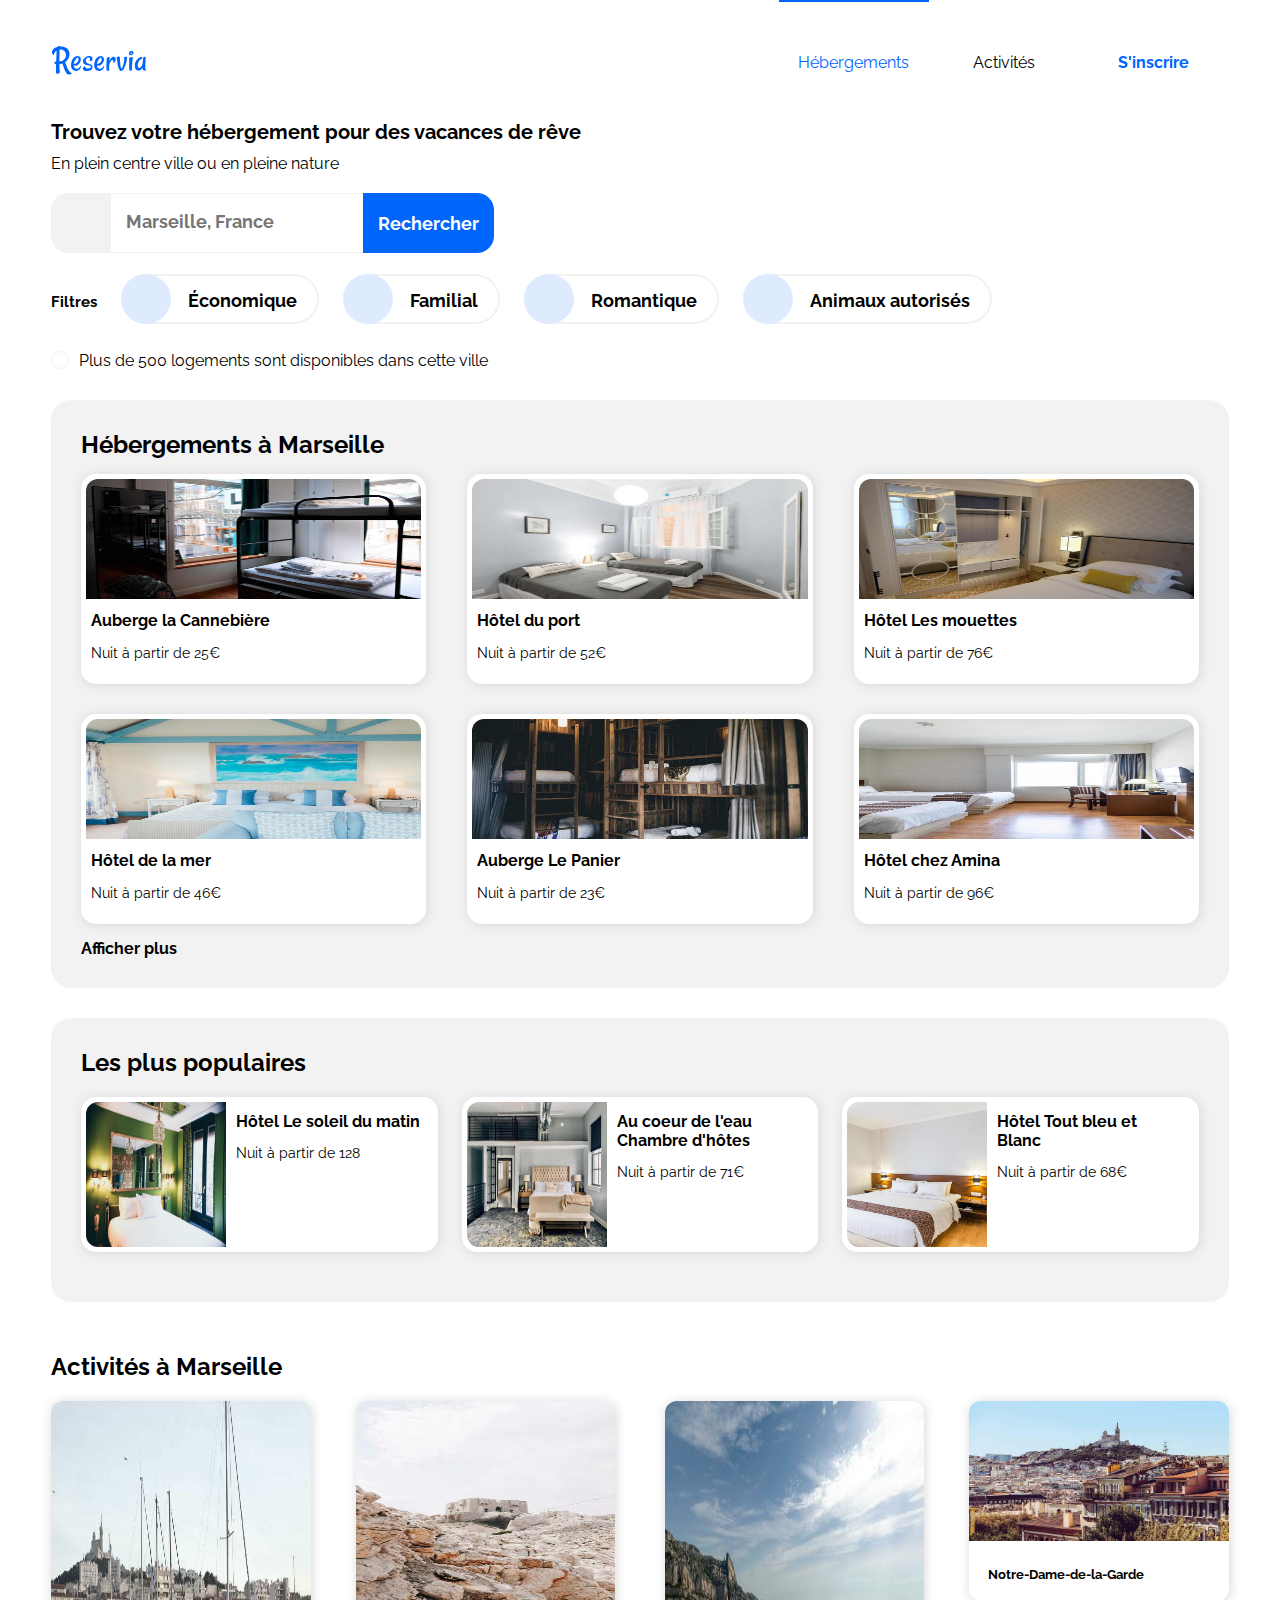
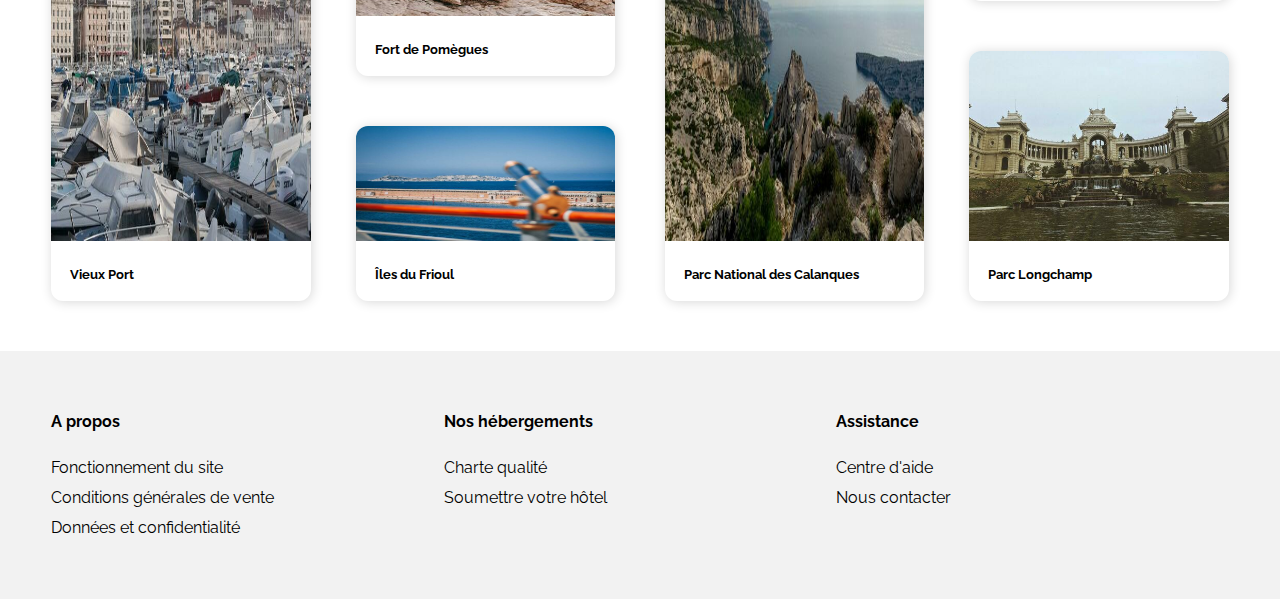
==== commit 906cc0cc: "Dernieres modifs - En attente de la version finale" ====
--- a/Reservia2.0/index.html
+++ b/Reservia2.0/index.html
@@ -1,28 +1,25 @@
 <!DOCTYPE html>
-<html>
     <head>
       <link href="https://fonts.googleapis.com/css2?family=Raleway&display=swap" rel="stylesheet">
       <link rel="stylesheet" href="https://cdnjs.cloudflare.com/ajax/libs/font-awesome/5.14.0/css/all.min.css" integrity="sha512-1PKOgIY59xJ8Co8+NE6FZ+LOAZKjy+KY8iq0G4B3CyeY6wYHN3yt9PW0XpSriVlkMXe40PTKnXrLnZ9+fkDaog==" crossorigin="anonymous" />
-      <link rel="stylesheet" href="css/style.css" />
-
-      <link rel="stylesheet" media="screen and (max-width: 400px)" href="css/phone.css" />
-      <link rel="stylesheet" media="screen and (min-width: 401px) and (max-width: 767px)" href="css/sm.css" />
-
-      <link rel="stylesheet" media="screen and (min-width: 768px) and (max-width: 1030px)" href="css/pad.css" />
-      <link rel="stylesheet" media="screen and (min-width: 1031px) and (max-width: 1350px)" href="css/md.css" />
-
+      <link rel="stylesheet" href="css/style.min.css" />
+      <link rel="stylesheet" media="screen and (max-width: 400px)" href="css/phone.min.css" />
+      <link rel="stylesheet" media="screen and (min-width: 401px) and (max-width: 767px)" href="css/sm.min.css" />
+      <link rel="stylesheet" media="screen and (min-width: 768px) and (max-width: 1030px)" href="css/pad.min.css" />
+      <link rel="stylesheet" media="screen and (min-width: 1031px) and (max-width: 1350px)" href="css/md.min.css" />
       <meta charset="utf-8" />
       <meta name="viewport" content="width=device-width, initial-scale=1.0">
       <title>Reservia</title>
     </head>
     <body>
       <div id="content">
+        <!-- HEADER -->
       <header>
         <svg width="97" height="45" viewBox="0 0 97 45" fill="none" xmlns="http://www.w3.org/2000/svg">
         <path d="M12.6523 29.3789C12.418 28.6523 12.1836 28.0078 11.9492 27.4453C11.7383 26.8828 11.5508 26.4023 11.3867 26.0039C10.4727 26.3086 9.47656 26.5195 8.39844 26.6367C8.39844 28.1367 8.43359 29.4141 8.50391 30.4688C8.52734 31.125 8.55078 31.6875 8.57422 32.1562C8.62109 32.6016 8.65625 32.9883 8.67969 33.3164C8.72656 33.6445 8.77344 33.9375 8.82031 34.1953C8.86719 34.4766 8.9375 34.7461 9.03125 35.0039C8.5625 35.3555 8.10547 35.6133 7.66016 35.7773C7.23828 35.9414 6.86328 36.0586 6.53516 36.1289C6.13672 36.2227 5.78516 36.2461 5.48047 36.1992C5.36328 35.8711 5.25781 35.5195 5.16406 35.1445C5.07031 34.793 5 34.3008 4.95312 33.668C4.92969 33.0586 4.91797 32.2734 4.91797 31.3125C4.91797 30.3516 4.95312 29.1211 5.02344 27.6211C5.04688 27.457 5.05859 27.293 5.05859 27.1289C5.05859 26.9648 5.07031 26.8008 5.09375 26.6367C4.88281 26.6133 4.66016 26.5898 4.42578 26.5664C4.21484 26.543 4.00391 26.5195 3.79297 26.4961C3.65234 26.1211 3.55859 25.793 3.51172 25.5117C3.46484 25.207 3.44141 24.9609 3.44141 24.7734C3.44141 24.5391 3.46484 24.3516 3.51172 24.2109C3.88672 24.2812 4.26172 24.3164 4.63672 24.3164H5.16406C5.21094 23.332 5.25781 22.3359 5.30469 21.3281C5.35156 20.2969 5.38672 19.3008 5.41016 18.3398C5.45703 17.3555 5.49219 16.4297 5.51562 15.5625C5.53906 14.6719 5.5625 13.8633 5.58594 13.1367C4.88281 13.6055 4.27344 14.2148 3.75781 14.9648C3.24219 15.7148 2.89062 16.582 2.70312 17.5664C2.39844 17.5195 2.14062 17.3789 1.92969 17.1445C1.71875 16.8867 1.54297 16.6289 1.40234 16.3711C1.23828 16.0664 1.09766 15.7266 0.980469 15.3516C0.863281 14.9063 0.863281 14.4609 0.980469 14.0156C1.09766 13.5469 1.27344 13.1133 1.50781 12.7148C1.74219 12.293 2.01172 11.9297 2.31641 11.625C2.62109 11.2969 2.91406 11.0391 3.19531 10.8516C3.6875 10.5469 4.19141 10.2773 4.70703 10.043C5.24609 9.78516 5.84375 9.57422 6.5 9.41016C6.75781 9.15234 7.03906 8.91797 7.34375 8.70703C7.67188 8.49609 7.97656 8.36719 8.25781 8.32031C8.65625 8.22656 8.87891 8.47266 8.92578 9.05859C9.13672 9.03516 9.35938 9.02344 9.59375 9.02344C9.82812 9 10.0742 8.98828 10.332 8.98828C11.2227 8.98828 12.1484 9.12891 13.1094 9.41016C14.0703 9.69141 14.9492 10.1484 15.7461 10.7812C16.5664 11.3906 17.2344 12.1992 17.75 13.207C18.2656 14.1914 18.5234 15.3984 18.5234 16.8281C18.5234 18.4453 18.1367 19.9336 17.3633 21.293C16.6133 22.6523 15.5352 23.7773 14.1289 24.668C14.293 25.0898 14.5039 25.6172 14.7617 26.25C15.0195 26.8828 15.2773 27.5977 15.5352 28.3945C15.9102 29.3789 16.3086 30.3047 16.7305 31.1719C17.1758 32.0156 17.6328 32.7539 18.1016 33.3867C18.5703 34.0195 19.0625 34.5234 19.5781 34.8984C20.0938 35.2969 20.6094 35.5312 21.125 35.6016C20.8203 36.0703 20.4688 36.3984 20.0703 36.5859C19.6719 36.7734 19.2734 36.8906 18.875 36.9375C18.4297 37.0078 17.9609 37.0078 17.4688 36.9375C16.7891 36.7969 16.2031 36.4688 15.7109 35.9531C15.2188 35.4375 14.7852 34.8164 14.4102 34.0898C14.0586 33.3633 13.7305 32.5898 13.4258 31.7695C13.1445 30.9258 12.8867 30.1289 12.6523 29.3789ZM8.57422 14.4023C8.57422 14.918 8.5625 15.5391 8.53906 16.2656C8.51562 16.9922 8.49219 17.7773 8.46875 18.6211C8.46875 19.4648 8.45703 20.3555 8.43359 21.293C8.41016 22.207 8.39844 23.1211 8.39844 24.0352C9.03125 23.9414 9.72266 23.7891 10.4727 23.5781C11.2461 23.3672 11.9609 23.0156 12.6172 22.5234C13.2734 22.0312 13.8242 21.375 14.2695 20.5547C14.7148 19.7344 14.9375 18.6797 14.9375 17.3906C14.9375 16.4062 14.7617 15.5742 14.4102 14.8945C14.082 14.1914 13.6484 13.6289 13.1094 13.207C12.5703 12.7617 11.9727 12.4453 11.3164 12.2578C10.6836 12.0469 10.0508 11.9414 9.41797 11.9414C9.30078 11.9414 9.18359 11.9414 9.06641 11.9414C8.94922 11.9414 8.82031 11.9531 8.67969 11.9766C8.60938 12.7266 8.57422 13.5352 8.57422 14.4023ZM25.168 33.3867C23.5273 33.3867 22.2617 32.8359 21.3711 31.7344C20.4805 30.6328 20.0352 29.1914 20.0352 27.4102C20.0352 26.168 20.2109 25.0078 20.5625 23.9297C20.9375 22.8281 21.4297 21.8789 22.0391 21.082C22.6484 20.2852 23.3516 19.6641 24.1484 19.2188C24.9688 18.75 25.8242 18.5156 26.7148 18.5156C27.582 18.5156 28.3203 18.832 28.9297 19.4648C29.5391 20.0742 29.8438 20.9531 29.8438 22.1016C29.8438 22.8516 29.6797 23.6016 29.3516 24.3516C29.0234 25.0781 28.5898 25.7344 28.0508 26.3203C27.5352 26.8828 26.9609 27.3398 26.3281 27.6914C25.6953 28.043 25.0859 28.2188 24.5 28.2188C24.125 28.2188 23.8086 28.1719 23.5508 28.0781C23.293 27.9844 23.0586 27.8438 22.8477 27.6562C22.918 28.9922 23.2109 29.9297 23.7266 30.4688C24.2422 30.9844 24.9102 31.2422 25.7305 31.2422C26.293 31.2422 26.7852 31.125 27.207 30.8906C27.6523 30.6562 28.0273 30.3867 28.332 30.082C28.6367 29.7773 28.8828 29.4727 29.0703 29.168C29.2578 28.8398 29.3867 28.5938 29.457 28.4297C29.5273 28.2891 29.6445 28.2188 29.8086 28.2188C29.9961 28.2188 30.0898 28.3594 30.0898 28.6406C30.0898 28.8984 29.9961 29.2969 29.8086 29.8359C29.6445 30.3516 29.3633 30.8789 28.9648 31.418C28.5664 31.9336 28.0508 32.3906 27.418 32.7891C26.8086 33.1875 26.0586 33.3867 25.168 33.3867ZM26.7852 20.0273C26.6445 20.0273 26.375 20.1797 25.9766 20.4844C25.6016 20.7656 25.1914 21.1875 24.7461 21.75C24.3242 22.3125 23.9258 22.9922 23.5508 23.7891C23.1992 24.5625 22.9766 25.4414 22.8828 26.4258C24.2891 26.0977 25.4023 25.582 26.2227 24.8789C27.043 24.1758 27.4531 23.1445 27.4531 21.7852C27.4531 21.1055 27.3711 20.6484 27.207 20.4141C27.043 20.1562 26.9023 20.0273 26.7852 20.0273ZM37.6836 26.3203C38.1992 26.5078 38.6914 26.6836 39.1602 26.8477C39.6289 27.0117 40.0391 27.2109 40.3906 27.4453C40.7422 27.6797 41.0234 27.9609 41.2344 28.2891C41.4453 28.5938 41.5508 28.9805 41.5508 29.4492C41.5508 30.0117 41.4219 30.5391 41.1641 31.0312C40.9297 31.5234 40.5781 31.957 40.1094 32.332C39.6406 32.707 39.0664 33 38.3867 33.2109C37.7305 33.4453 36.9922 33.5625 36.1719 33.5625C35.2578 33.5625 34.5195 33.4688 33.957 33.2812C33.3945 33.1172 32.9609 32.918 32.6562 32.6836C32.3516 32.4492 32.1523 32.2148 32.0586 31.9805C31.9648 31.7461 31.918 31.5586 31.918 31.418C31.918 31.1367 31.9766 30.832 32.0938 30.5039C32.2109 30.1523 32.4336 29.7773 32.7617 29.3789C32.9023 29.2148 33.0547 29.0625 33.2188 28.9219C33.5469 28.6406 33.875 28.4648 34.2031 28.3945C34.1562 28.9336 34.2148 29.3789 34.3789 29.7305C34.5664 30.0586 34.8008 30.3164 35.082 30.5039C35.3867 30.6914 35.7148 30.8203 36.0664 30.8906C36.4414 30.9609 36.793 30.9961 37.1211 30.9961C37.4492 30.9961 37.7773 30.9492 38.1055 30.8555C38.457 30.7617 38.7734 30.6445 39.0547 30.5039C39.3359 30.3398 39.5586 30.1641 39.7227 29.9766C39.9102 29.7656 40.0039 29.543 40.0039 29.3086C40.0039 29.0508 39.8984 28.8398 39.6875 28.6758C39.4766 28.5117 39.207 28.3828 38.8789 28.2891C38.5742 28.1719 38.2344 28.0898 37.8594 28.043C37.5078 27.9727 37.168 27.9023 36.8398 27.832C36.5117 27.7617 36.0664 27.668 35.5039 27.5508C34.9648 27.4102 34.4258 27.1992 33.8867 26.918C33.3711 26.6367 32.9141 26.2617 32.5156 25.793C32.1406 25.3242 31.9531 24.7031 31.9531 23.9297C31.9531 23.0391 32.1758 22.2656 32.6211 21.6094C33.0898 20.9297 33.6523 20.3672 34.3086 19.9219C34.9883 19.4531 35.7031 19.1016 36.4531 18.8672C37.2031 18.6328 37.8711 18.5156 38.457 18.5156C38.7617 18.5156 39.0898 18.5625 39.4414 18.6562C39.793 18.7266 40.1211 18.8672 40.4258 19.0781C40.7305 19.2656 40.9766 19.5234 41.1641 19.8516C41.375 20.1797 41.4805 20.6016 41.4805 21.1172C41.4805 21.6328 41.4336 22.0547 41.3398 22.3828C41.2695 22.6875 41.1523 22.9336 40.9883 23.1211C40.8477 23.2852 40.6719 23.3906 40.4609 23.4375C40.25 23.4844 40.0039 23.5078 39.7227 23.5078C39.5352 23.5078 39.3594 23.4844 39.1953 23.4375C39.0547 23.3906 38.9023 23.3438 38.7383 23.2969C38.5742 23.25 38.4219 23.168 38.2812 23.0508C38.5156 22.7695 38.6914 22.5 38.8086 22.2422C38.9492 21.9844 39.0195 21.668 39.0195 21.293C39.0195 20.9648 38.9258 20.6719 38.7383 20.4141C38.5742 20.1562 38.293 20.0273 37.8945 20.0273C37.4727 20.0273 37.0625 20.1094 36.6641 20.2734C36.2891 20.4375 35.9492 20.6602 35.6445 20.9414C35.3633 21.2227 35.1289 21.5508 34.9414 21.9258C34.7773 22.2773 34.6953 22.6641 34.6953 23.0859C34.6953 23.7188 34.9297 24.3164 35.3984 24.8789C35.8906 25.4414 36.6523 25.9219 37.6836 26.3203ZM48.3008 33.3867C46.6602 33.3867 45.3945 32.8359 44.5039 31.7344C43.6133 30.6328 43.168 29.1914 43.168 27.4102C43.168 26.168 43.3438 25.0078 43.6953 23.9297C44.0703 22.8281 44.5625 21.8789 45.1719 21.082C45.7812 20.2852 46.4844 19.6641 47.2812 19.2188C48.1016 18.75 48.957 18.5156 49.8477 18.5156C50.7148 18.5156 51.4531 18.832 52.0625 19.4648C52.6719 20.0742 52.9766 20.9531 52.9766 22.1016C52.9766 22.8516 52.8125 23.6016 52.4844 24.3516C52.1562 25.0781 51.7227 25.7344 51.1836 26.3203C50.668 26.8828 50.0938 27.3398 49.4609 27.6914C48.8281 28.043 48.2188 28.2188 47.6328 28.2188C47.2578 28.2188 46.9414 28.1719 46.6836 28.0781C46.4258 27.9844 46.1914 27.8438 45.9805 27.6562C46.0508 28.9922 46.3438 29.9297 46.8594 30.4688C47.375 30.9844 48.043 31.2422 48.8633 31.2422C49.4258 31.2422 49.918 31.125 50.3398 30.8906C50.7852 30.6562 51.1602 30.3867 51.4648 30.082C51.7695 29.7773 52.0156 29.4727 52.2031 29.168C52.3906 28.8398 52.5195 28.5938 52.5898 28.4297C52.6602 28.2891 52.7773 28.2188 52.9414 28.2188C53.1289 28.2188 53.2227 28.3594 53.2227 28.6406C53.2227 28.8984 53.1289 29.2969 52.9414 29.8359C52.7773 30.3516 52.4961 30.8789 52.0977 31.418C51.6992 31.9336 51.1836 32.3906 50.5508 32.7891C49.9414 33.1875 49.1914 33.3867 48.3008 33.3867ZM49.918 20.0273C49.7773 20.0273 49.5078 20.1797 49.1094 20.4844C48.7344 20.7656 48.3242 21.1875 47.8789 21.75C47.457 22.3125 47.0586 22.9922 46.6836 23.7891C46.332 24.5625 46.1094 25.4414 46.0156 26.4258C47.4219 26.0977 48.5352 25.582 49.3555 24.8789C50.1758 24.1758 50.5859 23.1445 50.5859 21.7852C50.5859 21.1055 50.5039 20.6484 50.3398 20.4141C50.1758 20.1562 50.0352 20.0273 49.918 20.0273ZM64.7891 22.207C64.7891 22.5352 64.6953 22.875 64.5078 23.2266C64.3438 23.5547 64.1328 23.8711 63.875 24.1758C63.6172 24.4805 63.3242 24.75 62.9961 24.9844C62.6914 25.1953 62.3984 25.3242 62.1172 25.3711C62.3047 24.6445 62.3633 24.082 62.293 23.6836C62.2227 23.2852 62.1055 22.9922 61.9414 22.8047C61.7539 22.5938 61.5195 22.4766 61.2383 22.4531C60.8164 22.4531 60.4062 22.6992 60.0078 23.1914C59.6328 23.6602 59.3047 24.2461 59.0234 24.9492C58.7422 25.6289 58.5195 26.3672 58.3555 27.1641C58.1914 27.9375 58.1094 28.6406 58.1094 29.2734C58.0859 29.7188 58.0977 30.1523 58.1445 30.5742C58.168 30.9258 58.2031 31.2891 58.25 31.6641C58.3203 32.0391 58.4141 32.332 58.5312 32.543C58.3906 32.6602 58.1562 32.8008 57.8281 32.9648C57.5234 33.1289 57.1953 33.2344 56.8438 33.2812C56.5156 33.3281 56.2109 33.2695 55.9297 33.1055C55.6719 32.9414 55.5312 32.5898 55.5078 32.0508C55.4609 31.5352 55.4258 30.9609 55.4023 30.3281C55.4023 29.6719 55.4023 29.0273 55.4023 28.3945C55.4258 27.7383 55.4492 27.0938 55.4727 26.4609C55.4961 25.8281 55.5312 25.2422 55.5781 24.7031C55.625 23.6719 55.6484 22.875 55.6484 22.3125C55.6484 21.75 55.6367 21.2109 55.6133 20.6953C55.6133 20.6016 55.7656 20.4727 56.0703 20.3086C56.3984 20.1211 56.75 19.957 57.125 19.8164C57.5234 19.6758 57.8867 19.5938 58.2148 19.5703C58.543 19.5469 58.707 19.6172 58.707 19.7812C58.707 20.0391 58.6719 20.5547 58.6016 21.3281C58.5547 22.0781 58.4844 22.8633 58.3906 23.6836C58.5547 23.2383 58.7656 22.7578 59.0234 22.2422C59.3047 21.7266 59.6211 21.2461 59.9727 20.8008C60.3242 20.3555 60.7227 19.9922 61.168 19.7109C61.6133 19.4062 62.1055 19.2539 62.6445 19.2539C63.0664 19.2539 63.4062 19.3828 63.6641 19.6406C63.9453 19.8984 64.168 20.1914 64.332 20.5195C64.4961 20.8477 64.6133 21.1758 64.6836 21.5039C64.7539 21.832 64.7891 22.0664 64.7891 22.207ZM70.4492 31.1719C70.6602 31.1719 70.9414 30.7969 71.293 30.0469C71.6445 29.2969 71.9727 28.3945 72.2773 27.3398C72.6055 26.2852 72.8633 25.1953 73.0508 24.0703C73.2617 22.9453 73.3203 21.9961 73.2266 21.2227C73.1797 20.9648 73.1094 20.7539 73.0156 20.5898C72.9453 20.4258 72.8516 20.25 72.7344 20.0625C72.875 19.875 73.0508 19.7344 73.2617 19.6406C73.4727 19.5234 73.6719 19.4414 73.8594 19.3945C74.0938 19.3242 74.3281 19.2773 74.5625 19.2539C75.125 19.2305 75.5352 19.3242 75.793 19.5352C75.9336 19.6758 76.0039 20.0039 76.0039 20.5195C76.0039 21.0352 75.9453 21.6445 75.8281 22.3477C75.7344 23.0273 75.5938 23.7539 75.4062 24.5273C75.2422 25.2773 75.0547 25.9688 74.8438 26.6016C74.6328 27.2109 74.375 27.8789 74.0703 28.6055C73.7656 29.3086 73.4492 29.9883 73.1211 30.6445C72.793 31.2773 72.4648 31.8281 72.1367 32.2969C71.8086 32.7422 71.5273 33.0117 71.293 33.1055C70.8008 33.293 70.3086 33.3867 69.8164 33.3867C69.3477 33.3867 69.0547 33.3281 68.9375 33.2109C68.8906 33.1641 68.7852 33 68.6211 32.7188C68.457 32.4375 68.2695 32.0742 68.0586 31.6289C67.8711 31.1836 67.6602 30.668 67.4258 30.082C67.2148 29.4727 67.0273 28.8281 66.8633 28.1484C66.6992 27.4688 66.582 26.7305 66.5117 25.9336C66.4414 25.1367 66.3594 24.3633 66.2656 23.6133C66.1953 22.8398 66.0898 22.125 65.9492 21.4688C65.8086 20.8125 65.5977 20.2734 65.3164 19.8516L66.9688 19.1836C67.1094 19.1133 67.2734 19.0547 67.4609 19.0078C67.6484 18.9375 67.8359 18.9141 68.0234 18.9375C68.2109 18.9609 68.375 19.0547 68.5156 19.2188C68.6797 19.3594 68.7852 19.6172 68.832 19.9922C68.8789 20.4141 68.9141 20.918 68.9375 21.5039C68.9844 22.0898 69.0195 22.6992 69.043 23.332C69.0898 23.9648 69.1367 24.5977 69.1836 25.2305C69.2305 25.8398 69.2773 26.3906 69.3242 26.8828C69.3711 27.3984 69.4297 27.9141 69.5 28.4297C69.5938 28.9453 69.6875 29.4023 69.7812 29.8008C69.8984 30.1992 70.0039 30.5273 70.0977 30.7852C70.2148 31.043 70.332 31.1719 70.4492 31.1719ZM78.0781 20.5547C78.0781 20.4141 78.2656 20.2617 78.6406 20.0977C79.0156 19.9336 79.4258 19.8047 79.8711 19.7109C80.3398 19.5938 80.7617 19.5352 81.1367 19.5352C81.5352 19.5117 81.7344 19.5938 81.7344 19.7812C81.7344 20.1328 81.7109 20.6367 81.6641 21.293C81.6172 21.9258 81.5586 22.6055 81.4883 23.332C81.418 24.0352 81.3477 24.75 81.2773 25.4766C81.207 26.1797 81.1602 26.7773 81.1367 27.2695C81.0898 27.7852 81.043 28.3477 80.9961 28.957C80.9492 29.4727 80.9141 30.0469 80.8906 30.6797C80.8672 31.3125 80.8672 31.957 80.8906 32.6133C80.8906 32.7305 80.7734 32.8477 80.5391 32.9648C80.3047 33.082 80.0469 33.1641 79.7656 33.2109C79.4844 33.2812 79.2148 33.3164 78.957 33.3164C78.6992 33.3164 78.5586 33.2695 78.5352 33.1758C78.4883 33.082 78.4414 32.918 78.3945 32.6836C78.3477 32.4492 78.3008 32.1211 78.2539 31.6992C78.207 31.2539 78.1719 30.6914 78.1484 30.0117C78.125 29.3086 78.1367 28.4648 78.1836 27.4805C78.2773 25.5352 78.2891 24.0352 78.2188 22.9805C78.1484 21.9023 78.1016 21.0938 78.0781 20.5547ZM80.5391 13.5586C81.0078 13.5586 81.4531 13.6992 81.875 13.9805C82.2969 14.2617 82.5078 14.6367 82.5078 15.1055C82.5078 15.457 82.4141 15.7969 82.2266 16.125C82.0625 16.4531 81.8516 16.7461 81.5938 17.0039C81.3359 17.2617 81.043 17.4727 80.7148 17.6367C80.3867 17.7773 80.082 17.8477 79.8008 17.8477C79.4258 17.8477 79.1211 17.7891 78.8867 17.6719C78.6523 17.5312 78.4648 17.3789 78.3242 17.2148C78.207 17.0273 78.125 16.8281 78.0781 16.6172C78.0312 16.4062 78.0078 16.207 78.0078 16.0195C78.0078 15.7852 78.043 15.5273 78.1133 15.2461C78.1836 14.9414 78.3125 14.6719 78.5 14.4375C78.6875 14.1797 78.9453 13.9687 79.2734 13.8047C79.6016 13.6406 80.0234 13.5586 80.5391 13.5586ZM79.6602 16.8281C79.8008 16.8281 79.9531 16.7812 80.1172 16.6875C80.3047 16.5703 80.4688 16.4414 80.6094 16.3008C80.7734 16.1602 80.9023 16.0078 80.9961 15.8438C81.1133 15.6797 81.1719 15.5391 81.1719 15.4219C81.1719 15.2344 81.0781 15.1406 80.8906 15.1406C80.7734 15.1406 80.6211 15.1875 80.4336 15.2812C80.2695 15.375 80.1055 15.4922 79.9414 15.6328C79.7773 15.75 79.6367 15.8906 79.5195 16.0547C79.4258 16.1953 79.3789 16.3359 79.3789 16.4766C79.3789 16.7109 79.4727 16.8281 79.6602 16.8281ZM94.3203 31.207C94.3672 31.3711 94.4375 31.5234 94.5312 31.6641C94.6016 31.7812 94.6953 31.8984 94.8125 32.0156C94.9531 32.1094 95.1172 32.168 95.3047 32.1914C95.1406 32.5195 94.9766 32.7422 94.8125 32.8594C94.7188 32.9297 94.6367 32.9766 94.5664 33C94.3555 33.0703 94.0391 33.1055 93.6172 33.1055C93.1953 33.1055 92.7852 32.9766 92.3867 32.7188C92.2461 32.6016 92.1172 32.4258 92 32.1914C91.8828 32.0039 91.7773 31.7461 91.6836 31.418C91.6133 31.0664 91.5547 30.6211 91.5078 30.082C91.1797 30.7852 90.8047 31.3477 90.3828 31.7695C89.9844 32.168 89.5859 32.4609 89.1875 32.6484C88.7422 32.9062 88.2852 33.0586 87.8164 33.1055C87.2305 33.1523 86.668 33.0586 86.1289 32.8242C85.6133 32.5664 85.168 32.1914 84.793 31.6992C84.4414 31.1836 84.1719 30.5625 83.9844 29.8359C83.7969 29.1094 83.7383 28.2891 83.8086 27.375C83.8789 26.4141 84.0664 25.5586 84.3711 24.8086C84.6758 24.0586 85.0391 23.3906 85.4609 22.8047C85.8828 22.2188 86.3281 21.7266 86.7969 21.3281C87.2656 20.9062 87.7109 20.5664 88.1328 20.3086C88.5781 20.0273 88.9531 19.8281 89.2578 19.7109C89.5859 19.5703 89.7969 19.4883 89.8906 19.4648C90.1484 19.3945 90.3711 19.3711 90.5586 19.3945C90.7461 19.418 90.9102 19.5234 91.0508 19.7109C91.0977 19.7812 91.1562 19.8633 91.2266 19.957C91.2734 20.0508 91.332 20.1797 91.4023 20.3438C91.4727 20.4844 91.5312 20.6484 91.5781 20.8359C91.0156 21.0938 90.4883 21.3867 89.9961 21.7148C89.5039 22.0195 89.0469 22.3945 88.625 22.8398C88.2266 23.2852 87.875 23.8242 87.5703 24.457C87.2656 25.0898 87.0312 25.8633 86.8672 26.7773C86.6328 27.9258 86.6914 28.8516 87.043 29.5547C87.418 30.2578 87.9219 30.5508 88.5547 30.4336C88.9297 30.3164 89.293 30.0938 89.6445 29.7656C89.9492 29.4844 90.2656 29.0625 90.5938 28.5C90.9453 27.9375 91.2734 27.1641 91.5781 26.1797C91.6953 24.7734 91.7891 23.6719 91.8594 22.875C91.9531 22.0547 92.0352 21.4336 92.1055 21.0117C92.1992 20.5195 92.2695 20.1914 92.3164 20.0273C92.3867 19.9102 92.5273 19.8047 92.7383 19.7109C92.9492 19.5938 93.1836 19.5 93.4414 19.4297C93.6992 19.3594 93.9336 19.3242 94.1445 19.3242C94.3555 19.3008 94.4961 19.3008 94.5664 19.3242C94.6133 19.3477 94.6367 19.6406 94.6367 20.2031C94.6367 20.7422 94.6133 21.4336 94.5664 22.2773C94.543 23.0977 94.5078 24 94.4609 24.9844C94.4141 25.9453 94.3672 26.8594 94.3203 27.7266C94.2969 28.5938 94.2734 29.3555 94.25 30.0117C94.25 30.6445 94.2734 31.043 94.3203 31.207Z" fill="#0065FC"/>
         </svg>
         <nav>
-          <div class="navContent" >
+          <div class="navContent">
             <div class="navContent--informations">
               <a href="#countryHousing" class="navContent--informations__housing navWidth selected" >
                 <p>Hébergements</p>
@@ -31,13 +28,12 @@
                 <p>Activités</p>
               </a>
             </div>
-            <a href="#"class="navContent--inscription navWidth">
+            <a href="#" class="navContent--inscription navWidth">
               <p>S'inscrire</p>
             </a>
           </div>
         </nav>
       </header>
-
       <div id="description">
         <h2>Trouvez votre hébergement pour des vacances de rêve</h2>
         <p>En plein centre ville ou en pleine nature</p>
@@ -53,7 +49,6 @@
             <i id="searchBtn--icon" class="fa fa-search" aria-hidden="true"></i>
           </button>
         </div>
-
         <div id="filters">
           <h5>Filtres</h5>
           <div class="filter">
@@ -88,171 +83,170 @@
         </div>
         <p>Plus de 500 logements sont disponibles dans cette ville</p>
       </div>
-    <div id="housing">
-      <section id="countryHousing">
-        <h2>Hébergements à Marseille</h2>
-        <div id="countryHousingRow1">
-          <a class="card">
-            <img src="images/housing/auberge_la_cannebiere.jpg" alt="Photo de l'Auberge la Cannebière">
-            <div class="cardContent">
-              <h3>Auberge la Cannebière</h3>
-              <p>Nuit à partir de <span>25€</span></p>
-              <div class="stars">
-                <i class="fas fa-star blue"></i>
-                <i class="fas fa-star blue"></i>
-                <i class="fas fa-star blue"></i>
-                <i class="fas fa-star blue"></i>
-                <i class="fas fa-star"></i>
-              </div>
-            </div>
-          </a>
-          <a class="card">
-            <img src="images/housing/hotel_du_port.jpg" alt="Photo de l'Hôtel du port">
-            <div class="cardContent">
-              <h3>Hôtel du port</h3>
-              <p>Nuit à partir de <span>52€</span></p>
-              <div class="stars">
-                <i class="fas fa-star blue"></i>
-                <i class="fas fa-star blue"></i>
-                <i class="fas fa-star blue"></i>
-                <i class="fas fa-star blue"></i>
-                <i class="fas fa-star blue"></i>
-              </div>
-            </div>
-          </a>
-          <a class="card">
-            <img src="images/housing/hotel_les_mouettes.jpg" alt="Photo de l'Hôtel Les mouettes">
-            <div class="cardContent">
-              <h3>Hôtel Les mouettes</h3>
-              <p>Nuit à partir de <span>76€</span></p>
-              <div class="stars">
-                <i class="fas fa-star blue"></i>
-                <i class="fas fa-star blue"></i>
-                <i class="fas fa-star blue"></i>
-                <i class="fas fa-star blue"></i>
-                <i class="fas fa-star"></i>
-              </div>
-            </div>
-          </a>
-        </div>
-        <div id="countryHousingRow2">
-          <a class="card">
-            <img src="images/housing/hotel_de_la_mer.jpg" alt="Photo de l'Hôtel de la mer">
-            <div class="cardContent">
-              <h3>Hôtel de la mer</h3>
-              <p>Nuit à partir de <span>46€</span></p>
-              <div class="stars">
-                <i class="fas fa-star blue"></i>
-                <i class="fas fa-star blue"></i>
-                <i class="fas fa-star blue"></i>
-                <i class="fas fa-star"></i>
-                <i class="fas fa-star"></i>
-              </div>
-            </div>
-          </a>
-          <a class="card">
-            <img src="images/housing/auberge_le_panier.jpg" alt="Photo de l'Auberge Le Panier">
-            <div class="cardContent">
-              <h3>Auberge Le Panier</h3>
-              <p>Nuit à partir de <span>23€</span></p>
-              <div class="stars">
-                <i class="fas fa-star blue"></i>
-                <i class="fas fa-star blue"></i>
-                <i class="fas fa-star blue"></i>
-                <i class="fas fa-star blue"></i>
-                <i class="fas fa-star"></i>
-              </div>
-            </div>
-          </a>
-          <a class="card">
-            <img src="images/housing/hotel_chez_amina.jpg" alt="Photo de l'Hôtel chez Amina">
-            <div class="cardContent">
-              <h3>Hôtel chez Amina</h3>
-              <p>Nuit à partir de <span>96€</span></p>
-              <div class="stars">
-                <i class="fas fa-star blue"></i>
-                <i class="fas fa-star blue"></i>
-                <i class="fas fa-star blue"></i>
-                <i class="fas fa-star blue"></i>
-                <i class="fas fa-star blue"></i>
-              </div>
-            </div>
-          </a>
-        </div>
-        <div id="more">
-          <span>Afficher plus</span>
-        </div>
-      </section>
-
-      <section id="popular">
-        <div id="popularHeader">
-        <h2>Les plus populaires</h2>
-        <i class="fas fa-chart-line"></i>
-        </div>
-        <div id="popularContent">
-          <a class="card1">
-            <img src="images/popular/hotel_le_soleil_du_matin.jpg" alt="Photo de l'Hôtel Le soleil du matin">
-           <div class="card1Content">
-             <h3>Hôtel Le soleil du matin</h3>
-             <p>Nuit à partir de <span>25€</span></p>
-             <div class="stars stars--card1">
-               <i class="fas fa-star blue"></i>
-               <i class="fas fa-star blue"></i>
-               <i class="fas fa-star blue"></i>
-               <i class="fas fa-star blue"></i>
-               <i class="fas fa-star blue"></i>
+      <!-- Housing + Popular -->
+      <div id="housing">
+        <section id="countryHousing">
+          <h2>Hébergements à Marseille</h2>
+          <div id="countryHousingRow1">
+            <a href="#" class="card">
+              <img src="images/housing/auberge_la_cannebiere.jpg" alt="Photo de l'Auberge la Cannebière">
+              <div class="cardContent">
+                <h3>Auberge la Cannebière</h3>
+                <p>Nuit à partir de 25€</p>
+                <div class="stars">
+                  <i class="fas fa-star blue"></i>
+                  <i class="fas fa-star blue"></i>
+                  <i class="fas fa-star blue"></i>
+                  <i class="fas fa-star blue"></i>
+                  <i class="fas fa-star"></i>
+                </div>
+              </div>
+            </a>
+            <a href="#" class="card">
+              <img src="images/housing/hotel_du_port.jpg" alt="Photo de l'Hôtel du port">
+              <div class="cardContent">
+                <h3>Hôtel du port</h3>
+                <p>Nuit à partir de 52€</p>
+                <div class="stars">
+                  <i class="fas fa-star blue"></i>
+                  <i class="fas fa-star blue"></i>
+                  <i class="fas fa-star blue"></i>
+                  <i class="fas fa-star blue"></i>
+                  <i class="fas fa-star blue"></i>
+                </div>
+              </div>
+            </a>
+            <a href="#" class="card">
+              <img src="images/housing/hotel_les_mouettes.jpg" alt="Photo de l'Hôtel Les mouettes">
+              <div class="cardContent">
+                <h3>Hôtel Les mouettes</h3>
+                <p>Nuit à partir de 76€</p>
+                <div class="stars">
+                  <i class="fas fa-star blue"></i>
+                  <i class="fas fa-star blue"></i>
+                  <i class="fas fa-star blue"></i>
+                  <i class="fas fa-star blue"></i>
+                  <i class="fas fa-star"></i>
+                </div>
+              </div>
+            </a>
+          </div>
+          <div id="countryHousingRow2">
+            <a href="#" class="card">
+              <img src="images/housing/hotel_de_la_mer.jpg" alt="Photo de l'Hôtel de la mer">
+              <div class="cardContent">
+                <h3>Hôtel de la mer</h3>
+                <p>Nuit à partir de 46€</p>
+                <div class="stars">
+                  <i class="fas fa-star blue"></i>
+                  <i class="fas fa-star blue"></i>
+                  <i class="fas fa-star blue"></i>
+                  <i class="fas fa-star"></i>
+                  <i class="fas fa-star"></i>
+                </div>
+              </div>
+            </a>
+            <a href="#" class="card">
+              <img src="images/housing/auberge_le_panier.jpg" alt="Photo de l'Auberge Le Panier">
+              <div class="cardContent">
+                <h3>Auberge Le Panier</h3>
+                <p>Nuit à partir de 23€</p>
+                <div class="stars">
+                  <i class="fas fa-star blue"></i>
+                  <i class="fas fa-star blue"></i>
+                  <i class="fas fa-star blue"></i>
+                  <i class="fas fa-star blue"></i>
+                  <i class="fas fa-star"></i>
+                </div>
+              </div>
+            </a>
+            <a href="#" class="card">
+              <img src="images/housing/hotel_chez_amina.jpg" alt="Photo de l'Hôtel chez Amina">
+              <div class="cardContent">
+                <h3>Hôtel chez Amina</h3>
+                <p>Nuit à partir de 96€</p>
+                <div class="stars">
+                  <i class="fas fa-star blue"></i>
+                  <i class="fas fa-star blue"></i>
+                  <i class="fas fa-star blue"></i>
+                  <i class="fas fa-star blue"></i>
+                  <i class="fas fa-star blue"></i>
+                </div>
+              </div>
+            </a>
+          </div>
+          <div id="more">
+            <a class="more-link" href="#">Afficher plus</a>
+          </div>
+        </section>
+        <section id="popular">
+          <div id="popularHeader">
+          <h2>Les plus populaires</h2>
+          <i class="fas fa-chart-line"></i>
+          </div>
+          <div id="popularContent">
+            <a href="#" class="card1">
+              <img src="images/popular/hotel_le_soleil_du_matin.jpg" alt="Photo de l'Hôtel Le soleil du matin">
+             <div class="card1Content">
+               <h3>Hôtel Le soleil du matin</h3>
+               <p>Nuit à partir de 128</p>
+               <div class="stars stars--card1">
+                 <i class="fas fa-star blue"></i>
+                 <i class="fas fa-star blue"></i>
+                 <i class="fas fa-star blue"></i>
+                 <i class="fas fa-star blue"></i>
+                 <i class="fas fa-star blue"></i>
+               </div>
              </div>
-           </div>
-          </a>
-          <a class="card1">
-            <img src="images/popular/au_coeur_de_leau_chambre_dhotes.jpg" alt="Photo de Au coeur de l'eau Chambre d'hôtes">
-            <div class="card1Content">
-              <h3>Au coeur de l'eau Chambre d'hôtes</h3>
-              <p>Nuit à partir de <span>25€</span></p>
-              <div class="stars stars--card1">
-                <i class="fas fa-star blue"></i>
-                <i class="fas fa-star blue"></i>
-                <i class="fas fa-star blue"></i>
-                <i class="fas fa-star blue"></i>
-                <i class="fas fa-star"></i>
-              </div>
-            </div>
-          </a>
-          <a class="card1">
-            <img src="images/popular/hotel_tout_bleu_et_blanc.jpg" alt="Photo de l'Hôtel Tout bleu et Blanc">
-            <div class="card1Content">
-              <h3>Hôtel Tout bleu et Blanc</h3>
-              <p>Nuit à partir de <span>25€</span></p>
-              <div class="stars stars--card1">
-                <i class="fas fa-star blue"></i>
-                <i class="fas fa-star blue"></i>
-                <i class="fas fa-star blue"></i>
-                <i class="fas fa-star blue"></i>
-                <i class="fas fa-star"></i>
-              </div>
-            </div>
-          </a>
-        </div>
-      </section>
-    </div>
-
-
+            </a>
+            <a href="#" class="card1">
+              <img src="images/popular/au_coeur_de_leau_chambre_dhotes.jpg" alt="Photo de Au coeur de l'eau Chambre d'hôtes">
+              <div class="card1Content">
+                <h3>Au coeur de l'eau Chambre d'hôtes</h3>
+                <p>Nuit à partir de 71€</p>
+                <div class="stars stars--card1">
+                  <i class="fas fa-star blue"></i>
+                  <i class="fas fa-star blue"></i>
+                  <i class="fas fa-star blue"></i>
+                  <i class="fas fa-star blue"></i>
+                  <i class="fas fa-star"></i>
+                </div>
+              </div>
+            </a>
+            <a href="#" class="card1">
+              <img src="images/popular/hotel_tout_bleu_et_blanc.jpg" alt="Photo de l'Hôtel Tout bleu et Blanc">
+              <div class="card1Content">
+                <h3>Hôtel Tout bleu et Blanc</h3>
+                <p>Nuit à partir de 68€</p>
+                <div class="stars stars--card1">
+                  <i class="fas fa-star blue"></i>
+                  <i class="fas fa-star blue"></i>
+                  <i class="fas fa-star blue"></i>
+                  <i class="fas fa-star blue"></i>
+                  <i class="fas fa-star"></i>
+                </div>
+              </div>
+            </a>
+          </div>
+        </section>
+      </div>
+      <!-- ACTIVITIES -->
       <section id="countryActivities">
         <h2>Activités à Marseille</h2>
         <div id="countryActivitiesContent">
           <div class="columnActivities columnActivities__padding">
             <div class="column">
-              <a class='card2 custom1'>
+              <a href="#" class='card2 custom1'>
                 <img src="images/activities/vieux_port.jpg" alt="Photo du Vieux Port">
                 <h3>Vieux Port</h3>
               </a>
             </div>
             <div class="column">
-              <a class='card2 custom2'>
+              <a href="#" class='card2 custom2'>
                 <img src="images/activities/fort_de_pomegues.jpg" alt="Photo du Fort de Pomègues">
                 <h3>Fort de Pomègues</h3>
               </a>
-              <a class='card2 custom3'>
+              <a href="#" class='card2 custom3'>
                 <img src="images/activities/iles_du_frioul.jpg" alt="Photo des Iles du Frioul">
                 <h3>Îles du Frioul</h3>
               </a>
@@ -260,17 +254,17 @@
           </div>
           <div class="columnActivities">
             <div class="column">
-              <a class='card2 custom4'>
+              <a href="#" class='card2 custom4'>
                 <img src="images/activities/parc_national_des_calanques.jpg" alt="Photo du Parc National des Calanques">
                 <h3>Parc National des Calanques</h3>
               </a>
             </div>
             <div class="column">
-              <a class='card2 custom5'>
+              <a href="#" class='card2 custom5'>
                 <img src="images/activities/notre-dame-de-la-garde.jpg" alt="Photo de Notre-Dame-de-la-Garde">
                 <h3>Notre-Dame-de-la-Garde</h3>
               </a>
-              <a class='card2 custom6'>
+              <a href="#" class='card2 custom6'>
                 <img src="images/activities/parc_longchamp.jpg" alt="Photo du Parc Longchamp">
                 <h3>Parc Longchamp</h3>
               </a>
@@ -278,8 +272,8 @@
           </div>
         </div>
       </section>
-
     </div>
+    <!-- FOOTER -->
       <footer>
         <div id="contentFooter">
           <div class="ulFooter">
--- a/Reservia2.0/css/style.min.css
+++ b/Reservia2.0/css/style.min.css
@@ -0,0 +1 @@
+a{text-decoration:none;color:inherit}body{margin:0;font-family:Raleway,sans-serif}#content{width:92%;margin:auto}#content h2{margin-top:0}header{height:auto;display:flex;justify-content:space-between;height:120px}svg{height:100%}nav{display:inline-block;height:100%;width:600px;position:relative}.navContent{display:flex;height:120px;position:absolute;right:0}.navContent--informations__activities,.navContent--informations__housing,.navContent--inscription{border-top:2px solid transparent}.navContent--informations__activities:hover,.navContent--informations__housing:hover,.navContent--inscription:hover{border-top:2px solid #0065fc;color:#0065fc}.selected{border-top:2px solid #0065fc;color:#0065fc}.navContent--inscription{color:#0065fc;font-weight:700}.navWidth{height:100%;width:150px;display:flex;justify-content:center;align-items:center}.navContent--informations{width:300px;display:flex}#description{display:flex;flex-direction:column;margin-bottom:10px}#description h2{margin:0;font-size:20px;font-weight:700}#description p{margin-top:10px;margin-bottom:10px;font-size:16px}#form{display:flex}#searchIconLoc{height:60px;width:60px;display:flex;align-items:center;justify-content:center;border-top-left-radius:17px 17px;border-bottom-left-radius:17px 17px;background:#f2f2f2}.fa-map-marker-alt{font-size:22px}#form input[type=text]{height:56px;border:1px solid #f2f2f2;border-left:none;border-right:none;padding-left:15px;padding-right:30px;font-size:16px}#form input[type=text]::placeholder{opacity:1;font-size:18px;font-weight:700;font-family:Raleway,sans-serif}#searchBtn{cursor:pointer;border:none;background:#0065fc;color:#fff;border-top-right-radius:17px 17px;border-bottom-right-radius:17px 17px;font-size:18px;font-weight:700;padding-left:15px;padding-right:15px;font-family:Raleway,sans-serif}#searchBtn--text{display:block}#searchBtn--icon{display:none}#filters{margin-top:15px;margin-bottom:15px}#filters h5{display:inline-block;font-size:15px}#filters .filter,#filters h5{margin-right:20px;font-weight:700}.filter{height:50px;border:2px solid #f2f2f2;border-radius:50px;display:inline-block;box-sizing:border-box;position:relative;transition:.2s;cursor:pointer}.filter:hover{color:#0065fc;border:2px solid #deebff;background:#deebff}.filterIcon{height:50px;width:50px;border-radius:50%;background:#deebff;display:flex;align-items:center;justify-content:center;position:absolute;left:-2px;top:-2px}.filterIcon .fas{color:#0065fc}.filter p{display:inline-block;line-height:50px;margin:0;padding-left:65px;padding-right:20px;font-size:18px}#numberInformation{display:flex;margin-bottom:30px;margin-top:15px}#numberInformation p{margin:0;margin-left:10px;font-size:16px}#infoIcon{height:16px;width:16px;border:1px solid #f2f2f2;border-radius:50%;display:flex;justify-content:center;align-items:center;color:#0065fc}#infoIcon i{font-size:8px}#housing{display:flex;justify-content:space-between}#countryHousing{width:65%;background:#f2f2f2;border-radius:20px;padding:30px;min-width:750px;display:flex;flex-direction:column;justify-content:space-between}#countryHousing h2{margin:0}#countryHousingRow1,#countryHousingRow2{display:flex;justify-content:space-between}.card{width:30%;height:200px;background:#fff;border-radius:15px;padding:5px;box-shadow:1px 1px 12px #d7d7d7;cursor:pointer;transition:.3s}.card:hover{box-shadow:1px 1px 12px #a2a2a2}.card img{width:100%;height:120px;overflow:hidden;border-top-left-radius:12px 12px;border-top-right-radius:12px 12px}.cardContent{width:100%;height:80px;font-size:14px;display:flex;flex-direction:column;justify-content:space-around;padding-left:5px}.card h3,.card p{margin:0}.card span{font-weight:700}.stars{color:#f2f2f2}.blue{color:#0065fc}#more .more-link{font-weight:700}#popular{width:30%;padding:30px;background:#f2f2f2;border-radius:20px;margin-left:50px}#popularHeader{display:flex;justify-content:space-between;align-items:center}#popularHeader h2{margin:0}#popularHeader .fas{font-size:20px}#popularContent{display:flex;flex-direction:column}.card1{background:#fff;width:100%;height:145px;margin-top:20px;margin-bottom:20px;border-radius:15px;padding:5px;display:flex;box-shadow:1px 1px 12px #d7d7d7;cursor:pointer;transition:.3s}.card1:hover{box-shadow:1px 1px 12px #a2a2a2}.card1Content{padding:10px;position:relative}.card1Content h3{margin:0}.card1 img{width:140px;height:145px;border-top-left-radius:12px 12px;border-bottom-left-radius:12px 12px}.stars--card1{position:absolute;bottom:5px;font-size:12px}#countryActivities{margin-top:50px;margin-bottom:50px}#countryActivities h2{margin-top:0}#countryActivitiesContent{display:flex;justify-content:space-between;height:500px}.columnActivities{width:50%;display:flex;justify-content:space-between}.columnActivities__padding{padding-right:50px}.column{width:46%;display:flex;flex-direction:column;justify-content:space-between}.column h3{margin:0;margin-left:19px;line-height:60px;font-size:15px}.card2{box-shadow:1px 1px 12px #d7d7d7;border-radius:12px;background:#fff;width:100%;cursor:pointer}.card2:hover{box-shadow:1px 1px 12px #a2a2a2}.card2 img{width:100%;border-top-left-radius:12px;border-top-right-radius:12px}.custom1,.custom4{height:100%}.custom2{height:55%;margin-bottom:10%}.custom3{height:35%}.custom5{height:40%;margin-bottom:10%}.custom6{height:50%}.custom1 img,.custom2 img,.custom3 img,.custom4 img,.custom5 img,.custom6 img{height:calc(100% - 60px)}footer{background:#f2f2f2}#contentFooter{display:flex;width:92%;margin:auto}.ulFooter{width:30%;padding:40px}.ulFooter ul{padding:0}footer li{list-style-type:none;line-height:30px}.ulFooter:nth-child(1n){padding-left:0}--- a/Reservia2.0/css/phone.min.css
+++ b/Reservia2.0/css/phone.min.css
@@ -0,0 +1 @@
+#content{width:auto;margin:auto}svg{position:absolute;height:80px;left:20px}nav{height:auto}.navContent{width:100%;flex-wrap:wrap-reverse;position:inherit}.navContent--informations{width:100%}.navContent .navContent--inscription{height:80px}.navContent--inscription{position:absolute;right:0;top:0}.navContent--information,.navContent--inscription:hover{border-top:2px solid transparent}.navContent--informations__activities,.navContent--informations__housing{width:50%;align-items:flex-end;border-bottom:3px solid #f2f2f2}.navContent--informations__activities:hover,.navContent--informations__housing:hover{border-top:2px solid transparent;border-bottom:3px solid #0065fc}.navWidth{height:auto}.selected{border-top:none;border-bottom:3px solid #0065fc}#description{width:90%;margin:auto;margin-top:30px}#description h2{font-size:22px}#search{margin:0;padding-left:20px;padding-right:20px}#form{margin-top:30px;margin-bottom:30px}#searchIconLoc{flex:0 0 60px}#form input[type=text]{flex:1 1 auto;min-width:0}#searchBtn{display:block;border:none;background:#0065fc;color:#fff;font-size:16px;font-weight:700;padding-left:15px;padding-right:15px;border-radius:12px;width:60px;min-width:60px;margin-left:-12px}#searchBtn--text{display:none}#searchBtn--icon{display:block}#filters h5{display:block}#filters h5,.filter{margin-bottom:10px;font-size:14px}.filter{height:40px;border-radius:60px}.filter p{line-height:40px;padding-left:52px;font-size:14px}.filterIcon{height:40px;width:40px}#numberInformation{width:90%;margin:30px auto 30px auto}#housing{flex-direction:column-reverse}#countryHousing h2{font-size:22px;margin-top:20px;margin-bottom:10px}#popular{border-radius:0;margin-left:0;width:100%;padding-left:0;padding-right:0}#popularHeader{padding-left:20px;padding-right:20px;margin-bottom:15px}#popularHeader h2{font-size:22px}#popularContent{padding-left:20px;padding-right:20px}#countryHousing{padding:20px;width:auto;background:#fff;border-radius:0;min-width:0}#countryHousingRow1,#countryHousingRow2{flex-direction:column}#stars{font-size:11px}.card1{height:145px;margin-top:5px;margin-bottom:5px;width:auto}.card1 img{width:145px}.card1Content h3{font-size:15px}.card1Content p{font-size:13px}.card{width:auto;height:200px;margin-top:5px;margin-bottom:5px}.card img{height:115px}#more{margin-top:20px;font-size:16px}#countryActivities{margin:0;padding:20px;padding-bottom:30px}#countryActivities h2{font-size:22px}#countryActivitiesContent{height:auto;flex-direction:column}.columnActivities{width:auto;flex-direction:column;padding:0}#countryActivitiesContent .column{width:auto}.card2{margin-top:10px;margin-bottom:10px;height:190px}.card2 .img{height:135px}.card2 h3{font-size:16px;line-height:55px}footer{padding:20px}#contentFooter{flex-direction:column;margin:0}.ulFooter{width:100%;font-size:16px;padding:0}--- a/Reservia2.0/css/sm.min.css
+++ b/Reservia2.0/css/sm.min.css
@@ -0,0 +1 @@
+#content{width:auto;margin:auto}svg{position:absolute;height:80px;left:20px}nav{height:auto;width:100%}.navContent{width:100%;flex-wrap:wrap-reverse;position:inherit}.navContent--informations{width:100%}.navContent .navContent--inscription{height:80px}.navContent--inscription{position:absolute;right:0;top:0}.navContent--inscription:hover{border-top:2px solid transparent}.navContent--informations__activities,.navContent--informations__housing{width:50%;align-items:flex-end;border-bottom:3px solid #f2f2f2}.navContent--informations__activities:hover,.navContent--informations__housing:hover{border-top:2px solid transparent;border-bottom:3px solid #0065fc}.navWidth{height:auto}.selected{border-top:none;border-bottom:3px solid #0065fc}#description{width:90%;margin:auto;margin-top:30px}#description h2{font-size:22px}#search{margin:0;padding-left:20px;padding-right:20px}#form{margin-top:30px;margin-bottom:30px}#searchIconLoc{flex:0 0 60px}#form input[type=text]{flex:1 1 auto}#searchBtn{display:block;border:none;background:#0065fc;color:#fff;font-size:16px;font-weight:700;padding-left:15px;padding-right:15px;border-radius:12px;width:60px;margin-left:-12px}#searchBtn--text{display:none}#searchBtn--icon{display:block}#filters h5{display:block}#filters h5,.filter{margin-bottom:10px;font-size:14px}.filter{height:40px;border-radius:60px}.filter p{line-height:40px;padding-left:52px}.filterIcon{height:40px;width:40px}#numberInformation{width:90%;margin:30px auto 30px auto}#housing{flex-direction:column-reverse}#countryHousing{width:auto;background:#fff;border-radius:0;min-width:0}#countryHousing h2{font-size:22px;margin-top:20px;margin-bottom:10px;text-align:center}#popular{border-radius:0;margin-left:0;width:100%;padding-left:0;padding-right:0}#popularHeader{padding-left:10%;padding-right:10%;margin-bottom:15px}#popularHeader h2{font-size:22px}#popularContent{padding-left:10%;padding-right:10%}#countryHousing{padding:20px 20% 20px 20%}#countryHousingRow1,#countryHousingRow2{flex-direction:column}#stars{font-size:11px}.card1{height:145px;margin-top:5px;margin-bottom:5px;width:auto}.card1 img{width:145px}.card1Content h3{font-size:15px}.card1Content p{font-size:13px}.card{width:auto;height:200px;margin-top:5px;margin-bottom:5px}.card img{height:115px}#more{margin-top:20px;font-size:16px}#countryActivities{margin:0;padding:20px 20% 20px 20%;padding-bottom:30px}#countryActivities h2{font-size:22px;text-align:center}#countryActivitiesContent{height:auto;flex-direction:column}.columnActivities{width:auto;flex-direction:column;padding:0}#countryActivitiesContent .column{width:auto}.card2{margin-top:10px;margin-bottom:10px;height:190px}.card2 .img{height:135px}.card2 h3{font-size:16px;line-height:55px}footer{padding:20px}#contentFooter{flex-direction:column;margin:0;text-align:center}.ulFooter{width:100%;font-size:16px;padding:0}--- a/Reservia2.0/css/pad.min.css
+++ b/Reservia2.0/css/pad.min.css
@@ -0,0 +1 @@
+#numberInformation{margin-top:30px}#housing{flex-direction:column-reverse}#popular{width:auto;margin:0}#popularContent{flex-direction:row;flex-wrap:wrap;justify-content:space-between}.card1{width:45%}.card1Content h3{font-size:16px}.card1Content p{font-size:14px}#countryHousing{width:auto;background:#fff;border-radius:0;min-width:0;padding:0}#countryHousing h2{margin-top:30px;margin-bottom:20px}#countryHousingRow1,#countryHousingRow2{margin-bottom:20px}#countryActivitiesContent{flex-direction:column;height:1040px}.columnActivities{width:100%;height:500px}.columnActivities__padding{padding-right:0;padding-bottom:40px;flex-direction:row-reverse}--- a/Reservia2.0/css/md.min.css
+++ b/Reservia2.0/css/md.min.css
@@ -0,0 +1 @@
+#housing{flex-direction:column}#countryHousing{width:auto}#countryHousingRow1,#countryHousingRow2{margin-top:15px;margin-bottom:15px}#popular{width:auto;margin-left:auto;margin-top:30px}#popularContent{flex-direction:row;justify-content:space-between}.card1{flex:0 0 31%}.card1 h3{font-size:16px}.card1 p{font-size:14px}.card2 h3{font-size:13px}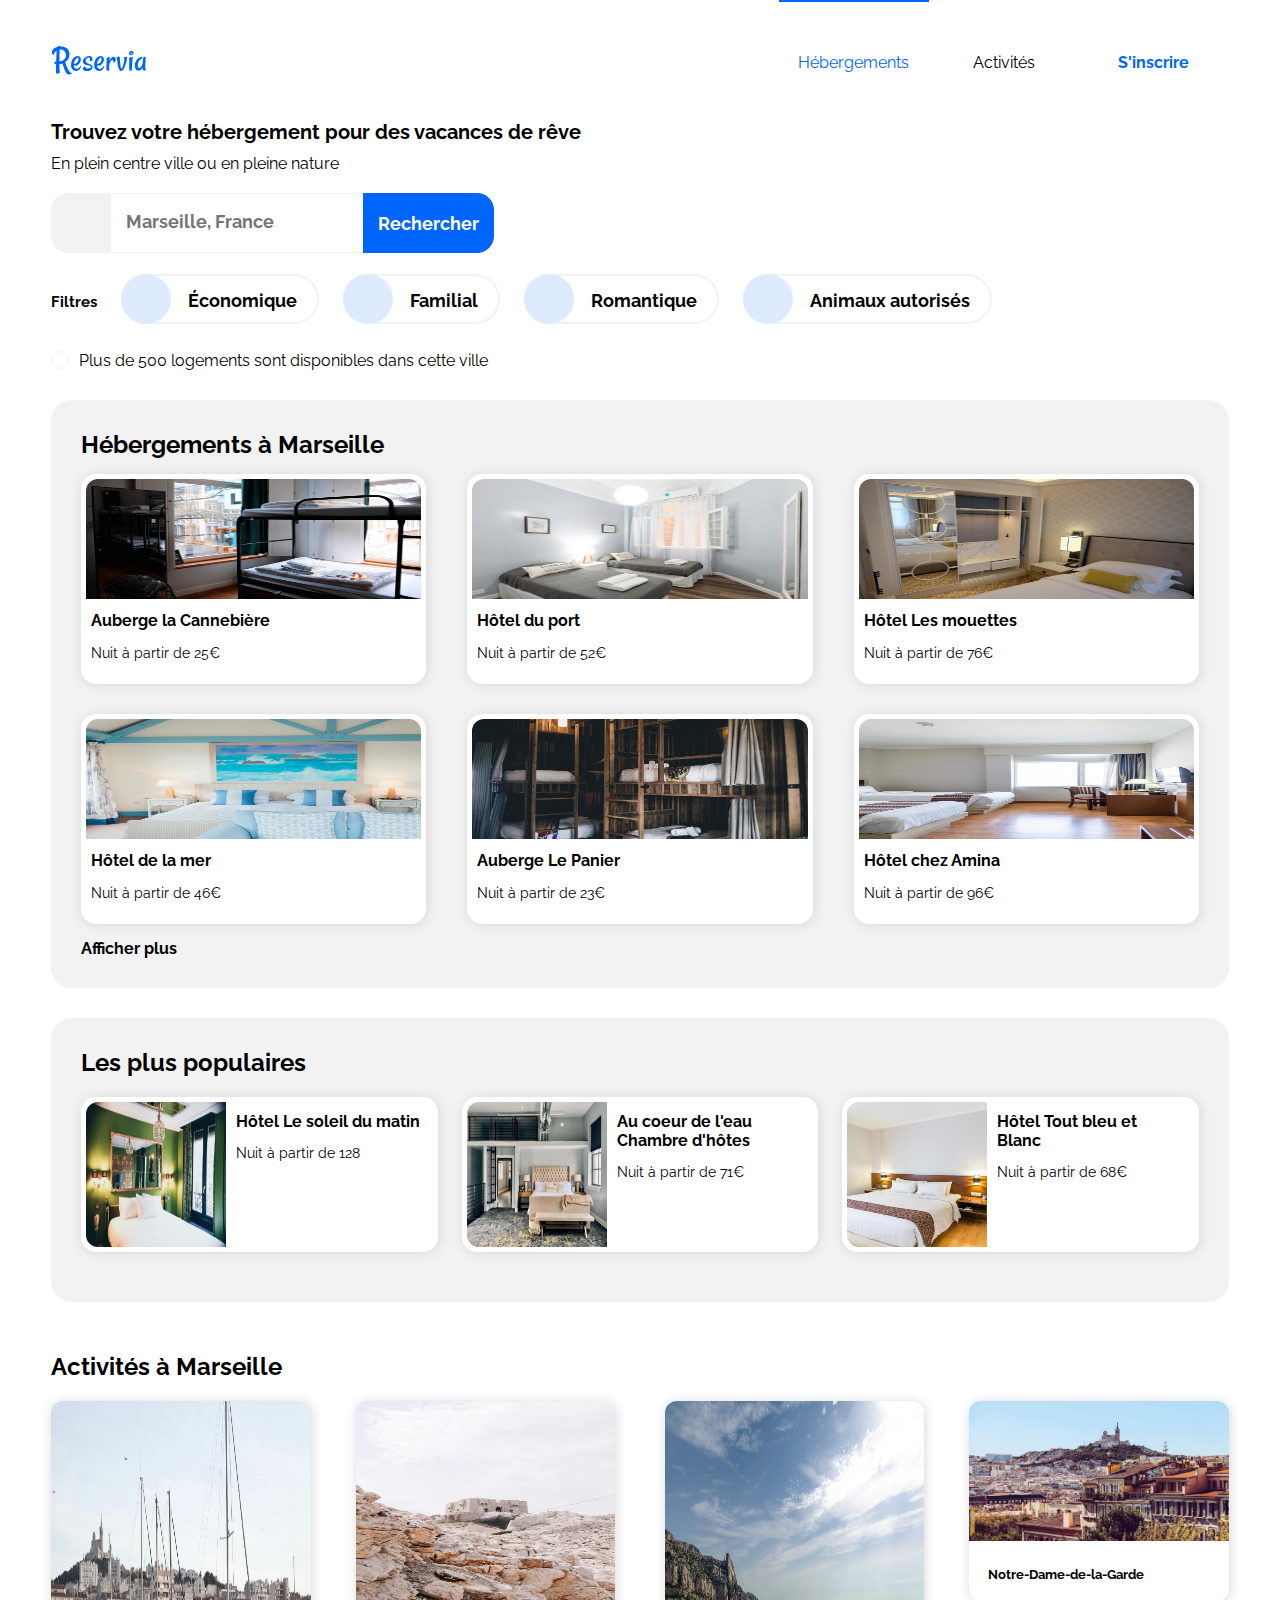
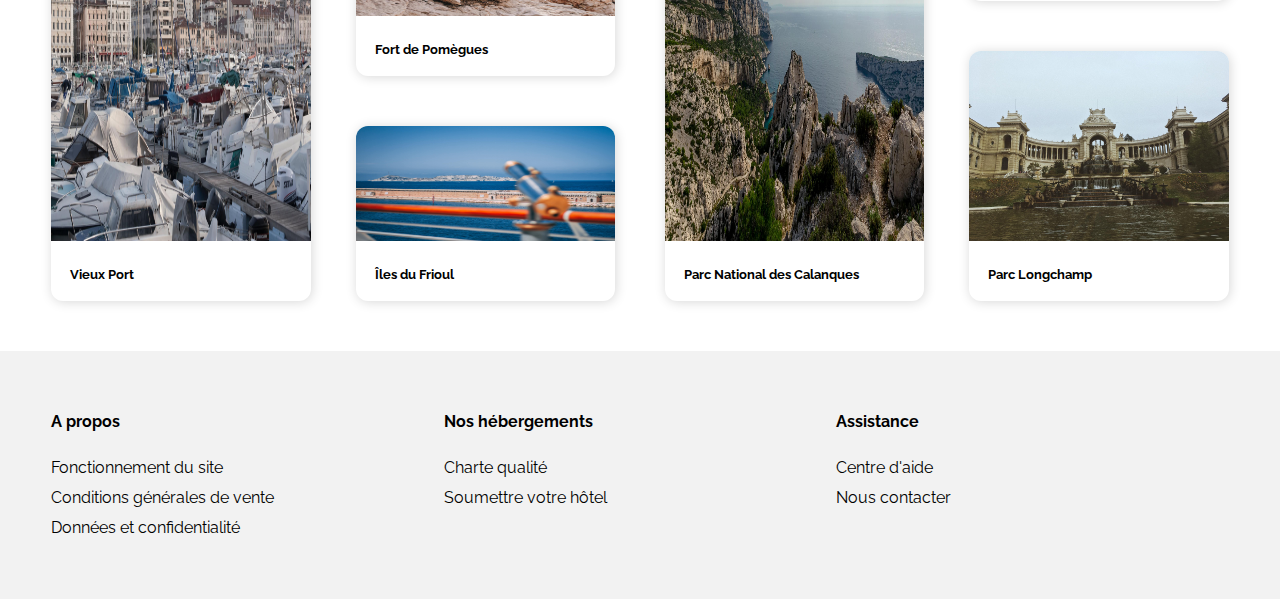
==== commit ce8dbcce: "Changement images" ====
--- a/Reservia2.0/index.html
+++ b/Reservia2.0/index.html
@@ -1,304 +1,305 @@
 <!DOCTYPE html>
-    <head>
-      <link href="https://fonts.googleapis.com/css2?family=Raleway&display=swap" rel="stylesheet">
-      <link rel="stylesheet" href="https://cdnjs.cloudflare.com/ajax/libs/font-awesome/5.14.0/css/all.min.css" integrity="sha512-1PKOgIY59xJ8Co8+NE6FZ+LOAZKjy+KY8iq0G4B3CyeY6wYHN3yt9PW0XpSriVlkMXe40PTKnXrLnZ9+fkDaog==" crossorigin="anonymous" />
-      <link rel="stylesheet" href="css/style.min.css" />
-      <link rel="stylesheet" media="screen and (max-width: 400px)" href="css/phone.min.css" />
-      <link rel="stylesheet" media="screen and (min-width: 401px) and (max-width: 767px)" href="css/sm.min.css" />
-      <link rel="stylesheet" media="screen and (min-width: 768px) and (max-width: 1030px)" href="css/pad.min.css" />
-      <link rel="stylesheet" media="screen and (min-width: 1031px) and (max-width: 1350px)" href="css/md.min.css" />
-      <meta charset="utf-8" />
-      <meta name="viewport" content="width=device-width, initial-scale=1.0">
-      <title>Reservia</title>
-    </head>
-    <body>
-      <div id="content">
-        <!-- HEADER -->
-      <header>
-        <svg width="97" height="45" viewBox="0 0 97 45" fill="none" xmlns="http://www.w3.org/2000/svg">
-        <path d="M12.6523 29.3789C12.418 28.6523 12.1836 28.0078 11.9492 27.4453C11.7383 26.8828 11.5508 26.4023 11.3867 26.0039C10.4727 26.3086 9.47656 26.5195 8.39844 26.6367C8.39844 28.1367 8.43359 29.4141 8.50391 30.4688C8.52734 31.125 8.55078 31.6875 8.57422 32.1562C8.62109 32.6016 8.65625 32.9883 8.67969 33.3164C8.72656 33.6445 8.77344 33.9375 8.82031 34.1953C8.86719 34.4766 8.9375 34.7461 9.03125 35.0039C8.5625 35.3555 8.10547 35.6133 7.66016 35.7773C7.23828 35.9414 6.86328 36.0586 6.53516 36.1289C6.13672 36.2227 5.78516 36.2461 5.48047 36.1992C5.36328 35.8711 5.25781 35.5195 5.16406 35.1445C5.07031 34.793 5 34.3008 4.95312 33.668C4.92969 33.0586 4.91797 32.2734 4.91797 31.3125C4.91797 30.3516 4.95312 29.1211 5.02344 27.6211C5.04688 27.457 5.05859 27.293 5.05859 27.1289C5.05859 26.9648 5.07031 26.8008 5.09375 26.6367C4.88281 26.6133 4.66016 26.5898 4.42578 26.5664C4.21484 26.543 4.00391 26.5195 3.79297 26.4961C3.65234 26.1211 3.55859 25.793 3.51172 25.5117C3.46484 25.207 3.44141 24.9609 3.44141 24.7734C3.44141 24.5391 3.46484 24.3516 3.51172 24.2109C3.88672 24.2812 4.26172 24.3164 4.63672 24.3164H5.16406C5.21094 23.332 5.25781 22.3359 5.30469 21.3281C5.35156 20.2969 5.38672 19.3008 5.41016 18.3398C5.45703 17.3555 5.49219 16.4297 5.51562 15.5625C5.53906 14.6719 5.5625 13.8633 5.58594 13.1367C4.88281 13.6055 4.27344 14.2148 3.75781 14.9648C3.24219 15.7148 2.89062 16.582 2.70312 17.5664C2.39844 17.5195 2.14062 17.3789 1.92969 17.1445C1.71875 16.8867 1.54297 16.6289 1.40234 16.3711C1.23828 16.0664 1.09766 15.7266 0.980469 15.3516C0.863281 14.9063 0.863281 14.4609 0.980469 14.0156C1.09766 13.5469 1.27344 13.1133 1.50781 12.7148C1.74219 12.293 2.01172 11.9297 2.31641 11.625C2.62109 11.2969 2.91406 11.0391 3.19531 10.8516C3.6875 10.5469 4.19141 10.2773 4.70703 10.043C5.24609 9.78516 5.84375 9.57422 6.5 9.41016C6.75781 9.15234 7.03906 8.91797 7.34375 8.70703C7.67188 8.49609 7.97656 8.36719 8.25781 8.32031C8.65625 8.22656 8.87891 8.47266 8.92578 9.05859C9.13672 9.03516 9.35938 9.02344 9.59375 9.02344C9.82812 9 10.0742 8.98828 10.332 8.98828C11.2227 8.98828 12.1484 9.12891 13.1094 9.41016C14.0703 9.69141 14.9492 10.1484 15.7461 10.7812C16.5664 11.3906 17.2344 12.1992 17.75 13.207C18.2656 14.1914 18.5234 15.3984 18.5234 16.8281C18.5234 18.4453 18.1367 19.9336 17.3633 21.293C16.6133 22.6523 15.5352 23.7773 14.1289 24.668C14.293 25.0898 14.5039 25.6172 14.7617 26.25C15.0195 26.8828 15.2773 27.5977 15.5352 28.3945C15.9102 29.3789 16.3086 30.3047 16.7305 31.1719C17.1758 32.0156 17.6328 32.7539 18.1016 33.3867C18.5703 34.0195 19.0625 34.5234 19.5781 34.8984C20.0938 35.2969 20.6094 35.5312 21.125 35.6016C20.8203 36.0703 20.4688 36.3984 20.0703 36.5859C19.6719 36.7734 19.2734 36.8906 18.875 36.9375C18.4297 37.0078 17.9609 37.0078 17.4688 36.9375C16.7891 36.7969 16.2031 36.4688 15.7109 35.9531C15.2188 35.4375 14.7852 34.8164 14.4102 34.0898C14.0586 33.3633 13.7305 32.5898 13.4258 31.7695C13.1445 30.9258 12.8867 30.1289 12.6523 29.3789ZM8.57422 14.4023C8.57422 14.918 8.5625 15.5391 8.53906 16.2656C8.51562 16.9922 8.49219 17.7773 8.46875 18.6211C8.46875 19.4648 8.45703 20.3555 8.43359 21.293C8.41016 22.207 8.39844 23.1211 8.39844 24.0352C9.03125 23.9414 9.72266 23.7891 10.4727 23.5781C11.2461 23.3672 11.9609 23.0156 12.6172 22.5234C13.2734 22.0312 13.8242 21.375 14.2695 20.5547C14.7148 19.7344 14.9375 18.6797 14.9375 17.3906C14.9375 16.4062 14.7617 15.5742 14.4102 14.8945C14.082 14.1914 13.6484 13.6289 13.1094 13.207C12.5703 12.7617 11.9727 12.4453 11.3164 12.2578C10.6836 12.0469 10.0508 11.9414 9.41797 11.9414C9.30078 11.9414 9.18359 11.9414 9.06641 11.9414C8.94922 11.9414 8.82031 11.9531 8.67969 11.9766C8.60938 12.7266 8.57422 13.5352 8.57422 14.4023ZM25.168 33.3867C23.5273 33.3867 22.2617 32.8359 21.3711 31.7344C20.4805 30.6328 20.0352 29.1914 20.0352 27.4102C20.0352 26.168 20.2109 25.0078 20.5625 23.9297C20.9375 22.8281 21.4297 21.8789 22.0391 21.082C22.6484 20.2852 23.3516 19.6641 24.1484 19.2188C24.9688 18.75 25.8242 18.5156 26.7148 18.5156C27.582 18.5156 28.3203 18.832 28.9297 19.4648C29.5391 20.0742 29.8438 20.9531 29.8438 22.1016C29.8438 22.8516 29.6797 23.6016 29.3516 24.3516C29.0234 25.0781 28.5898 25.7344 28.0508 26.3203C27.5352 26.8828 26.9609 27.3398 26.3281 27.6914C25.6953 28.043 25.0859 28.2188 24.5 28.2188C24.125 28.2188 23.8086 28.1719 23.5508 28.0781C23.293 27.9844 23.0586 27.8438 22.8477 27.6562C22.918 28.9922 23.2109 29.9297 23.7266 30.4688C24.2422 30.9844 24.9102 31.2422 25.7305 31.2422C26.293 31.2422 26.7852 31.125 27.207 30.8906C27.6523 30.6562 28.0273 30.3867 28.332 30.082C28.6367 29.7773 28.8828 29.4727 29.0703 29.168C29.2578 28.8398 29.3867 28.5938 29.457 28.4297C29.5273 28.2891 29.6445 28.2188 29.8086 28.2188C29.9961 28.2188 30.0898 28.3594 30.0898 28.6406C30.0898 28.8984 29.9961 29.2969 29.8086 29.8359C29.6445 30.3516 29.3633 30.8789 28.9648 31.418C28.5664 31.9336 28.0508 32.3906 27.418 32.7891C26.8086 33.1875 26.0586 33.3867 25.168 33.3867ZM26.7852 20.0273C26.6445 20.0273 26.375 20.1797 25.9766 20.4844C25.6016 20.7656 25.1914 21.1875 24.7461 21.75C24.3242 22.3125 23.9258 22.9922 23.5508 23.7891C23.1992 24.5625 22.9766 25.4414 22.8828 26.4258C24.2891 26.0977 25.4023 25.582 26.2227 24.8789C27.043 24.1758 27.4531 23.1445 27.4531 21.7852C27.4531 21.1055 27.3711 20.6484 27.207 20.4141C27.043 20.1562 26.9023 20.0273 26.7852 20.0273ZM37.6836 26.3203C38.1992 26.5078 38.6914 26.6836 39.1602 26.8477C39.6289 27.0117 40.0391 27.2109 40.3906 27.4453C40.7422 27.6797 41.0234 27.9609 41.2344 28.2891C41.4453 28.5938 41.5508 28.9805 41.5508 29.4492C41.5508 30.0117 41.4219 30.5391 41.1641 31.0312C40.9297 31.5234 40.5781 31.957 40.1094 32.332C39.6406 32.707 39.0664 33 38.3867 33.2109C37.7305 33.4453 36.9922 33.5625 36.1719 33.5625C35.2578 33.5625 34.5195 33.4688 33.957 33.2812C33.3945 33.1172 32.9609 32.918 32.6562 32.6836C32.3516 32.4492 32.1523 32.2148 32.0586 31.9805C31.9648 31.7461 31.918 31.5586 31.918 31.418C31.918 31.1367 31.9766 30.832 32.0938 30.5039C32.2109 30.1523 32.4336 29.7773 32.7617 29.3789C32.9023 29.2148 33.0547 29.0625 33.2188 28.9219C33.5469 28.6406 33.875 28.4648 34.2031 28.3945C34.1562 28.9336 34.2148 29.3789 34.3789 29.7305C34.5664 30.0586 34.8008 30.3164 35.082 30.5039C35.3867 30.6914 35.7148 30.8203 36.0664 30.8906C36.4414 30.9609 36.793 30.9961 37.1211 30.9961C37.4492 30.9961 37.7773 30.9492 38.1055 30.8555C38.457 30.7617 38.7734 30.6445 39.0547 30.5039C39.3359 30.3398 39.5586 30.1641 39.7227 29.9766C39.9102 29.7656 40.0039 29.543 40.0039 29.3086C40.0039 29.0508 39.8984 28.8398 39.6875 28.6758C39.4766 28.5117 39.207 28.3828 38.8789 28.2891C38.5742 28.1719 38.2344 28.0898 37.8594 28.043C37.5078 27.9727 37.168 27.9023 36.8398 27.832C36.5117 27.7617 36.0664 27.668 35.5039 27.5508C34.9648 27.4102 34.4258 27.1992 33.8867 26.918C33.3711 26.6367 32.9141 26.2617 32.5156 25.793C32.1406 25.3242 31.9531 24.7031 31.9531 23.9297C31.9531 23.0391 32.1758 22.2656 32.6211 21.6094C33.0898 20.9297 33.6523 20.3672 34.3086 19.9219C34.9883 19.4531 35.7031 19.1016 36.4531 18.8672C37.2031 18.6328 37.8711 18.5156 38.457 18.5156C38.7617 18.5156 39.0898 18.5625 39.4414 18.6562C39.793 18.7266 40.1211 18.8672 40.4258 19.0781C40.7305 19.2656 40.9766 19.5234 41.1641 19.8516C41.375 20.1797 41.4805 20.6016 41.4805 21.1172C41.4805 21.6328 41.4336 22.0547 41.3398 22.3828C41.2695 22.6875 41.1523 22.9336 40.9883 23.1211C40.8477 23.2852 40.6719 23.3906 40.4609 23.4375C40.25 23.4844 40.0039 23.5078 39.7227 23.5078C39.5352 23.5078 39.3594 23.4844 39.1953 23.4375C39.0547 23.3906 38.9023 23.3438 38.7383 23.2969C38.5742 23.25 38.4219 23.168 38.2812 23.0508C38.5156 22.7695 38.6914 22.5 38.8086 22.2422C38.9492 21.9844 39.0195 21.668 39.0195 21.293C39.0195 20.9648 38.9258 20.6719 38.7383 20.4141C38.5742 20.1562 38.293 20.0273 37.8945 20.0273C37.4727 20.0273 37.0625 20.1094 36.6641 20.2734C36.2891 20.4375 35.9492 20.6602 35.6445 20.9414C35.3633 21.2227 35.1289 21.5508 34.9414 21.9258C34.7773 22.2773 34.6953 22.6641 34.6953 23.0859C34.6953 23.7188 34.9297 24.3164 35.3984 24.8789C35.8906 25.4414 36.6523 25.9219 37.6836 26.3203ZM48.3008 33.3867C46.6602 33.3867 45.3945 32.8359 44.5039 31.7344C43.6133 30.6328 43.168 29.1914 43.168 27.4102C43.168 26.168 43.3438 25.0078 43.6953 23.9297C44.0703 22.8281 44.5625 21.8789 45.1719 21.082C45.7812 20.2852 46.4844 19.6641 47.2812 19.2188C48.1016 18.75 48.957 18.5156 49.8477 18.5156C50.7148 18.5156 51.4531 18.832 52.0625 19.4648C52.6719 20.0742 52.9766 20.9531 52.9766 22.1016C52.9766 22.8516 52.8125 23.6016 52.4844 24.3516C52.1562 25.0781 51.7227 25.7344 51.1836 26.3203C50.668 26.8828 50.0938 27.3398 49.4609 27.6914C48.8281 28.043 48.2188 28.2188 47.6328 28.2188C47.2578 28.2188 46.9414 28.1719 46.6836 28.0781C46.4258 27.9844 46.1914 27.8438 45.9805 27.6562C46.0508 28.9922 46.3438 29.9297 46.8594 30.4688C47.375 30.9844 48.043 31.2422 48.8633 31.2422C49.4258 31.2422 49.918 31.125 50.3398 30.8906C50.7852 30.6562 51.1602 30.3867 51.4648 30.082C51.7695 29.7773 52.0156 29.4727 52.2031 29.168C52.3906 28.8398 52.5195 28.5938 52.5898 28.4297C52.6602 28.2891 52.7773 28.2188 52.9414 28.2188C53.1289 28.2188 53.2227 28.3594 53.2227 28.6406C53.2227 28.8984 53.1289 29.2969 52.9414 29.8359C52.7773 30.3516 52.4961 30.8789 52.0977 31.418C51.6992 31.9336 51.1836 32.3906 50.5508 32.7891C49.9414 33.1875 49.1914 33.3867 48.3008 33.3867ZM49.918 20.0273C49.7773 20.0273 49.5078 20.1797 49.1094 20.4844C48.7344 20.7656 48.3242 21.1875 47.8789 21.75C47.457 22.3125 47.0586 22.9922 46.6836 23.7891C46.332 24.5625 46.1094 25.4414 46.0156 26.4258C47.4219 26.0977 48.5352 25.582 49.3555 24.8789C50.1758 24.1758 50.5859 23.1445 50.5859 21.7852C50.5859 21.1055 50.5039 20.6484 50.3398 20.4141C50.1758 20.1562 50.0352 20.0273 49.918 20.0273ZM64.7891 22.207C64.7891 22.5352 64.6953 22.875 64.5078 23.2266C64.3438 23.5547 64.1328 23.8711 63.875 24.1758C63.6172 24.4805 63.3242 24.75 62.9961 24.9844C62.6914 25.1953 62.3984 25.3242 62.1172 25.3711C62.3047 24.6445 62.3633 24.082 62.293 23.6836C62.2227 23.2852 62.1055 22.9922 61.9414 22.8047C61.7539 22.5938 61.5195 22.4766 61.2383 22.4531C60.8164 22.4531 60.4062 22.6992 60.0078 23.1914C59.6328 23.6602 59.3047 24.2461 59.0234 24.9492C58.7422 25.6289 58.5195 26.3672 58.3555 27.1641C58.1914 27.9375 58.1094 28.6406 58.1094 29.2734C58.0859 29.7188 58.0977 30.1523 58.1445 30.5742C58.168 30.9258 58.2031 31.2891 58.25 31.6641C58.3203 32.0391 58.4141 32.332 58.5312 32.543C58.3906 32.6602 58.1562 32.8008 57.8281 32.9648C57.5234 33.1289 57.1953 33.2344 56.8438 33.2812C56.5156 33.3281 56.2109 33.2695 55.9297 33.1055C55.6719 32.9414 55.5312 32.5898 55.5078 32.0508C55.4609 31.5352 55.4258 30.9609 55.4023 30.3281C55.4023 29.6719 55.4023 29.0273 55.4023 28.3945C55.4258 27.7383 55.4492 27.0938 55.4727 26.4609C55.4961 25.8281 55.5312 25.2422 55.5781 24.7031C55.625 23.6719 55.6484 22.875 55.6484 22.3125C55.6484 21.75 55.6367 21.2109 55.6133 20.6953C55.6133 20.6016 55.7656 20.4727 56.0703 20.3086C56.3984 20.1211 56.75 19.957 57.125 19.8164C57.5234 19.6758 57.8867 19.5938 58.2148 19.5703C58.543 19.5469 58.707 19.6172 58.707 19.7812C58.707 20.0391 58.6719 20.5547 58.6016 21.3281C58.5547 22.0781 58.4844 22.8633 58.3906 23.6836C58.5547 23.2383 58.7656 22.7578 59.0234 22.2422C59.3047 21.7266 59.6211 21.2461 59.9727 20.8008C60.3242 20.3555 60.7227 19.9922 61.168 19.7109C61.6133 19.4062 62.1055 19.2539 62.6445 19.2539C63.0664 19.2539 63.4062 19.3828 63.6641 19.6406C63.9453 19.8984 64.168 20.1914 64.332 20.5195C64.4961 20.8477 64.6133 21.1758 64.6836 21.5039C64.7539 21.832 64.7891 22.0664 64.7891 22.207ZM70.4492 31.1719C70.6602 31.1719 70.9414 30.7969 71.293 30.0469C71.6445 29.2969 71.9727 28.3945 72.2773 27.3398C72.6055 26.2852 72.8633 25.1953 73.0508 24.0703C73.2617 22.9453 73.3203 21.9961 73.2266 21.2227C73.1797 20.9648 73.1094 20.7539 73.0156 20.5898C72.9453 20.4258 72.8516 20.25 72.7344 20.0625C72.875 19.875 73.0508 19.7344 73.2617 19.6406C73.4727 19.5234 73.6719 19.4414 73.8594 19.3945C74.0938 19.3242 74.3281 19.2773 74.5625 19.2539C75.125 19.2305 75.5352 19.3242 75.793 19.5352C75.9336 19.6758 76.0039 20.0039 76.0039 20.5195C76.0039 21.0352 75.9453 21.6445 75.8281 22.3477C75.7344 23.0273 75.5938 23.7539 75.4062 24.5273C75.2422 25.2773 75.0547 25.9688 74.8438 26.6016C74.6328 27.2109 74.375 27.8789 74.0703 28.6055C73.7656 29.3086 73.4492 29.9883 73.1211 30.6445C72.793 31.2773 72.4648 31.8281 72.1367 32.2969C71.8086 32.7422 71.5273 33.0117 71.293 33.1055C70.8008 33.293 70.3086 33.3867 69.8164 33.3867C69.3477 33.3867 69.0547 33.3281 68.9375 33.2109C68.8906 33.1641 68.7852 33 68.6211 32.7188C68.457 32.4375 68.2695 32.0742 68.0586 31.6289C67.8711 31.1836 67.6602 30.668 67.4258 30.082C67.2148 29.4727 67.0273 28.8281 66.8633 28.1484C66.6992 27.4688 66.582 26.7305 66.5117 25.9336C66.4414 25.1367 66.3594 24.3633 66.2656 23.6133C66.1953 22.8398 66.0898 22.125 65.9492 21.4688C65.8086 20.8125 65.5977 20.2734 65.3164 19.8516L66.9688 19.1836C67.1094 19.1133 67.2734 19.0547 67.4609 19.0078C67.6484 18.9375 67.8359 18.9141 68.0234 18.9375C68.2109 18.9609 68.375 19.0547 68.5156 19.2188C68.6797 19.3594 68.7852 19.6172 68.832 19.9922C68.8789 20.4141 68.9141 20.918 68.9375 21.5039C68.9844 22.0898 69.0195 22.6992 69.043 23.332C69.0898 23.9648 69.1367 24.5977 69.1836 25.2305C69.2305 25.8398 69.2773 26.3906 69.3242 26.8828C69.3711 27.3984 69.4297 27.9141 69.5 28.4297C69.5938 28.9453 69.6875 29.4023 69.7812 29.8008C69.8984 30.1992 70.0039 30.5273 70.0977 30.7852C70.2148 31.043 70.332 31.1719 70.4492 31.1719ZM78.0781 20.5547C78.0781 20.4141 78.2656 20.2617 78.6406 20.0977C79.0156 19.9336 79.4258 19.8047 79.8711 19.7109C80.3398 19.5938 80.7617 19.5352 81.1367 19.5352C81.5352 19.5117 81.7344 19.5938 81.7344 19.7812C81.7344 20.1328 81.7109 20.6367 81.6641 21.293C81.6172 21.9258 81.5586 22.6055 81.4883 23.332C81.418 24.0352 81.3477 24.75 81.2773 25.4766C81.207 26.1797 81.1602 26.7773 81.1367 27.2695C81.0898 27.7852 81.043 28.3477 80.9961 28.957C80.9492 29.4727 80.9141 30.0469 80.8906 30.6797C80.8672 31.3125 80.8672 31.957 80.8906 32.6133C80.8906 32.7305 80.7734 32.8477 80.5391 32.9648C80.3047 33.082 80.0469 33.1641 79.7656 33.2109C79.4844 33.2812 79.2148 33.3164 78.957 33.3164C78.6992 33.3164 78.5586 33.2695 78.5352 33.1758C78.4883 33.082 78.4414 32.918 78.3945 32.6836C78.3477 32.4492 78.3008 32.1211 78.2539 31.6992C78.207 31.2539 78.1719 30.6914 78.1484 30.0117C78.125 29.3086 78.1367 28.4648 78.1836 27.4805C78.2773 25.5352 78.2891 24.0352 78.2188 22.9805C78.1484 21.9023 78.1016 21.0938 78.0781 20.5547ZM80.5391 13.5586C81.0078 13.5586 81.4531 13.6992 81.875 13.9805C82.2969 14.2617 82.5078 14.6367 82.5078 15.1055C82.5078 15.457 82.4141 15.7969 82.2266 16.125C82.0625 16.4531 81.8516 16.7461 81.5938 17.0039C81.3359 17.2617 81.043 17.4727 80.7148 17.6367C80.3867 17.7773 80.082 17.8477 79.8008 17.8477C79.4258 17.8477 79.1211 17.7891 78.8867 17.6719C78.6523 17.5312 78.4648 17.3789 78.3242 17.2148C78.207 17.0273 78.125 16.8281 78.0781 16.6172C78.0312 16.4062 78.0078 16.207 78.0078 16.0195C78.0078 15.7852 78.043 15.5273 78.1133 15.2461C78.1836 14.9414 78.3125 14.6719 78.5 14.4375C78.6875 14.1797 78.9453 13.9687 79.2734 13.8047C79.6016 13.6406 80.0234 13.5586 80.5391 13.5586ZM79.6602 16.8281C79.8008 16.8281 79.9531 16.7812 80.1172 16.6875C80.3047 16.5703 80.4688 16.4414 80.6094 16.3008C80.7734 16.1602 80.9023 16.0078 80.9961 15.8438C81.1133 15.6797 81.1719 15.5391 81.1719 15.4219C81.1719 15.2344 81.0781 15.1406 80.8906 15.1406C80.7734 15.1406 80.6211 15.1875 80.4336 15.2812C80.2695 15.375 80.1055 15.4922 79.9414 15.6328C79.7773 15.75 79.6367 15.8906 79.5195 16.0547C79.4258 16.1953 79.3789 16.3359 79.3789 16.4766C79.3789 16.7109 79.4727 16.8281 79.6602 16.8281ZM94.3203 31.207C94.3672 31.3711 94.4375 31.5234 94.5312 31.6641C94.6016 31.7812 94.6953 31.8984 94.8125 32.0156C94.9531 32.1094 95.1172 32.168 95.3047 32.1914C95.1406 32.5195 94.9766 32.7422 94.8125 32.8594C94.7188 32.9297 94.6367 32.9766 94.5664 33C94.3555 33.0703 94.0391 33.1055 93.6172 33.1055C93.1953 33.1055 92.7852 32.9766 92.3867 32.7188C92.2461 32.6016 92.1172 32.4258 92 32.1914C91.8828 32.0039 91.7773 31.7461 91.6836 31.418C91.6133 31.0664 91.5547 30.6211 91.5078 30.082C91.1797 30.7852 90.8047 31.3477 90.3828 31.7695C89.9844 32.168 89.5859 32.4609 89.1875 32.6484C88.7422 32.9062 88.2852 33.0586 87.8164 33.1055C87.2305 33.1523 86.668 33.0586 86.1289 32.8242C85.6133 32.5664 85.168 32.1914 84.793 31.6992C84.4414 31.1836 84.1719 30.5625 83.9844 29.8359C83.7969 29.1094 83.7383 28.2891 83.8086 27.375C83.8789 26.4141 84.0664 25.5586 84.3711 24.8086C84.6758 24.0586 85.0391 23.3906 85.4609 22.8047C85.8828 22.2188 86.3281 21.7266 86.7969 21.3281C87.2656 20.9062 87.7109 20.5664 88.1328 20.3086C88.5781 20.0273 88.9531 19.8281 89.2578 19.7109C89.5859 19.5703 89.7969 19.4883 89.8906 19.4648C90.1484 19.3945 90.3711 19.3711 90.5586 19.3945C90.7461 19.418 90.9102 19.5234 91.0508 19.7109C91.0977 19.7812 91.1562 19.8633 91.2266 19.957C91.2734 20.0508 91.332 20.1797 91.4023 20.3438C91.4727 20.4844 91.5312 20.6484 91.5781 20.8359C91.0156 21.0938 90.4883 21.3867 89.9961 21.7148C89.5039 22.0195 89.0469 22.3945 88.625 22.8398C88.2266 23.2852 87.875 23.8242 87.5703 24.457C87.2656 25.0898 87.0312 25.8633 86.8672 26.7773C86.6328 27.9258 86.6914 28.8516 87.043 29.5547C87.418 30.2578 87.9219 30.5508 88.5547 30.4336C88.9297 30.3164 89.293 30.0938 89.6445 29.7656C89.9492 29.4844 90.2656 29.0625 90.5938 28.5C90.9453 27.9375 91.2734 27.1641 91.5781 26.1797C91.6953 24.7734 91.7891 23.6719 91.8594 22.875C91.9531 22.0547 92.0352 21.4336 92.1055 21.0117C92.1992 20.5195 92.2695 20.1914 92.3164 20.0273C92.3867 19.9102 92.5273 19.8047 92.7383 19.7109C92.9492 19.5938 93.1836 19.5 93.4414 19.4297C93.6992 19.3594 93.9336 19.3242 94.1445 19.3242C94.3555 19.3008 94.4961 19.3008 94.5664 19.3242C94.6133 19.3477 94.6367 19.6406 94.6367 20.2031C94.6367 20.7422 94.6133 21.4336 94.5664 22.2773C94.543 23.0977 94.5078 24 94.4609 24.9844C94.4141 25.9453 94.3672 26.8594 94.3203 27.7266C94.2969 28.5938 94.2734 29.3555 94.25 30.0117C94.25 30.6445 94.2734 31.043 94.3203 31.207Z" fill="#0065FC"/>
-        </svg>
-        <nav>
-          <div class="navContent">
-            <div class="navContent--informations">
-              <a href="#countryHousing" class="navContent--informations__housing navWidth selected" >
-                <p>Hébergements</p>
-              </a>
-              <a href="#countryActivities" class="navContent--informations__activities navWidth">
-                <p>Activités</p>
-              </a>
-            </div>
-            <a href="#" class="navContent--inscription navWidth">
-              <p>S'inscrire</p>
-            </a>
-          </div>
-        </nav>
-      </header>
-      <div id="description">
-        <h2>Trouvez votre hébergement pour des vacances de rêve</h2>
-        <p>En plein centre ville ou en pleine nature</p>
-      </div>
-      <div id="search">
-        <div id="form">
-          <span id="searchIconLoc">
-          <i class="fas fa-map-marker-alt"></i>
-        </span>
-          <input type="text" placeholder="Marseille, France">
-          <button type="submit" id="searchBtn">
-            <span id="searchBtn--text">Rechercher</span>
-            <i id="searchBtn--icon" class="fa fa-search" aria-hidden="true"></i>
-          </button>
-        </div>
-        <div id="filters">
-          <h5>Filtres</h5>
-          <div class="filter">
-            <div class="filterIcon">
-              <i class="fas fa-money-bill-wave"></i>
-            </div>
-            <p>Économique</p>
-          </div>
-          <div class="filter">
-            <div class="filterIcon">
-              <i class="fas fa-child"></i>
-            </div>
-            <p>Familial</p>
-          </div>
-          <div class="filter">
-            <div class="filterIcon">
-              <i class="fas fa-heart"></i>
-            </div>
-            <p>Romantique</p>
-          </div>
-          <div class="filter">
-            <div class="filterIcon">
-              <i class="fas fa-dog"></i>
-            </div>
-            <p>Animaux autorisés</p>
-          </div>
-        </div>
-      </div>
-      <div id="numberInformation">
-        <div id="infoIcon">
-          <i class="fas fa-info"></i>
-        </div>
-        <p>Plus de 500 logements sont disponibles dans cette ville</p>
-      </div>
-      <!-- Housing + Popular -->
-      <div id="housing">
-        <section id="countryHousing">
-          <h2>Hébergements à Marseille</h2>
-          <div id="countryHousingRow1">
-            <a href="#" class="card">
-              <img src="images/housing/auberge_la_cannebiere.jpg" alt="Photo de l'Auberge la Cannebière">
-              <div class="cardContent">
-                <h3>Auberge la Cannebière</h3>
-                <p>Nuit à partir de 25€</p>
-                <div class="stars">
-                  <i class="fas fa-star blue"></i>
-                  <i class="fas fa-star blue"></i>
-                  <i class="fas fa-star blue"></i>
-                  <i class="fas fa-star blue"></i>
-                  <i class="fas fa-star"></i>
-                </div>
-              </div>
-            </a>
-            <a href="#" class="card">
-              <img src="images/housing/hotel_du_port.jpg" alt="Photo de l'Hôtel du port">
-              <div class="cardContent">
-                <h3>Hôtel du port</h3>
-                <p>Nuit à partir de 52€</p>
-                <div class="stars">
-                  <i class="fas fa-star blue"></i>
-                  <i class="fas fa-star blue"></i>
-                  <i class="fas fa-star blue"></i>
-                  <i class="fas fa-star blue"></i>
-                  <i class="fas fa-star blue"></i>
-                </div>
-              </div>
-            </a>
-            <a href="#" class="card">
-              <img src="images/housing/hotel_les_mouettes.jpg" alt="Photo de l'Hôtel Les mouettes">
-              <div class="cardContent">
-                <h3>Hôtel Les mouettes</h3>
-                <p>Nuit à partir de 76€</p>
-                <div class="stars">
-                  <i class="fas fa-star blue"></i>
-                  <i class="fas fa-star blue"></i>
-                  <i class="fas fa-star blue"></i>
-                  <i class="fas fa-star blue"></i>
-                  <i class="fas fa-star"></i>
-                </div>
-              </div>
-            </a>
-          </div>
-          <div id="countryHousingRow2">
-            <a href="#" class="card">
-              <img src="images/housing/hotel_de_la_mer.jpg" alt="Photo de l'Hôtel de la mer">
-              <div class="cardContent">
-                <h3>Hôtel de la mer</h3>
-                <p>Nuit à partir de 46€</p>
-                <div class="stars">
-                  <i class="fas fa-star blue"></i>
-                  <i class="fas fa-star blue"></i>
-                  <i class="fas fa-star blue"></i>
-                  <i class="fas fa-star"></i>
-                  <i class="fas fa-star"></i>
-                </div>
-              </div>
-            </a>
-            <a href="#" class="card">
-              <img src="images/housing/auberge_le_panier.jpg" alt="Photo de l'Auberge Le Panier">
-              <div class="cardContent">
-                <h3>Auberge Le Panier</h3>
-                <p>Nuit à partir de 23€</p>
-                <div class="stars">
-                  <i class="fas fa-star blue"></i>
-                  <i class="fas fa-star blue"></i>
-                  <i class="fas fa-star blue"></i>
-                  <i class="fas fa-star blue"></i>
-                  <i class="fas fa-star"></i>
-                </div>
-              </div>
-            </a>
-            <a href="#" class="card">
-              <img src="images/housing/hotel_chez_amina.jpg" alt="Photo de l'Hôtel chez Amina">
-              <div class="cardContent">
-                <h3>Hôtel chez Amina</h3>
-                <p>Nuit à partir de 96€</p>
-                <div class="stars">
-                  <i class="fas fa-star blue"></i>
-                  <i class="fas fa-star blue"></i>
-                  <i class="fas fa-star blue"></i>
-                  <i class="fas fa-star blue"></i>
-                  <i class="fas fa-star blue"></i>
-                </div>
-              </div>
-            </a>
-          </div>
-          <div id="more">
-            <a class="more-link" href="#">Afficher plus</a>
-          </div>
-        </section>
-        <section id="popular">
-          <div id="popularHeader">
-          <h2>Les plus populaires</h2>
-          <i class="fas fa-chart-line"></i>
-          </div>
-          <div id="popularContent">
-            <a href="#" class="card1">
-              <img src="images/popular/hotel_le_soleil_du_matin.jpg" alt="Photo de l'Hôtel Le soleil du matin">
-             <div class="card1Content">
-               <h3>Hôtel Le soleil du matin</h3>
-               <p>Nuit à partir de 128</p>
-               <div class="stars stars--card1">
-                 <i class="fas fa-star blue"></i>
-                 <i class="fas fa-star blue"></i>
-                 <i class="fas fa-star blue"></i>
-                 <i class="fas fa-star blue"></i>
-                 <i class="fas fa-star blue"></i>
-               </div>
+<html lang="fr">
+  <head>
+    <link href="https://fonts.googleapis.com/css2?family=Raleway&display=swap" rel="stylesheet">
+    <link rel="stylesheet" href="https://cdnjs.cloudflare.com/ajax/libs/font-awesome/5.14.0/css/all.min.css" integrity="sha512-1PKOgIY59xJ8Co8+NE6FZ+LOAZKjy+KY8iq0G4B3CyeY6wYHN3yt9PW0XpSriVlkMXe40PTKnXrLnZ9+fkDaog==" crossorigin="anonymous" />
+    <link rel="stylesheet" href="css/style.min.css" />
+    <link rel="stylesheet" media="screen and (max-width: 400px)" href="css/phone.min.css" />
+    <link rel="stylesheet" media="screen and (min-width: 401px) and (max-width: 767px)" href="css/sm.min.css" />
+    <link rel="stylesheet" media="screen and (min-width: 768px) and (max-width: 1030px)" href="css/pad.min.css" />
+    <link rel="stylesheet" media="screen and (min-width: 1031px) and (max-width: 1350px)" href="css/md.min.css" />
+    <meta charset="utf-8" />
+    <meta name="viewport" content="width=device-width, initial-scale=1.0">
+    <title>Reservia</title>
+  </head>
+  <body>
+    <div id="content">
+      <!-- HEADER -->
+    <header>
+      <svg width="97" height="45" viewBox="0 0 97 45" fill="none" xmlns="http://www.w3.org/2000/svg">
+      <path d="M12.6523 29.3789C12.418 28.6523 12.1836 28.0078 11.9492 27.4453C11.7383 26.8828 11.5508 26.4023 11.3867 26.0039C10.4727 26.3086 9.47656 26.5195 8.39844 26.6367C8.39844 28.1367 8.43359 29.4141 8.50391 30.4688C8.52734 31.125 8.55078 31.6875 8.57422 32.1562C8.62109 32.6016 8.65625 32.9883 8.67969 33.3164C8.72656 33.6445 8.77344 33.9375 8.82031 34.1953C8.86719 34.4766 8.9375 34.7461 9.03125 35.0039C8.5625 35.3555 8.10547 35.6133 7.66016 35.7773C7.23828 35.9414 6.86328 36.0586 6.53516 36.1289C6.13672 36.2227 5.78516 36.2461 5.48047 36.1992C5.36328 35.8711 5.25781 35.5195 5.16406 35.1445C5.07031 34.793 5 34.3008 4.95312 33.668C4.92969 33.0586 4.91797 32.2734 4.91797 31.3125C4.91797 30.3516 4.95312 29.1211 5.02344 27.6211C5.04688 27.457 5.05859 27.293 5.05859 27.1289C5.05859 26.9648 5.07031 26.8008 5.09375 26.6367C4.88281 26.6133 4.66016 26.5898 4.42578 26.5664C4.21484 26.543 4.00391 26.5195 3.79297 26.4961C3.65234 26.1211 3.55859 25.793 3.51172 25.5117C3.46484 25.207 3.44141 24.9609 3.44141 24.7734C3.44141 24.5391 3.46484 24.3516 3.51172 24.2109C3.88672 24.2812 4.26172 24.3164 4.63672 24.3164H5.16406C5.21094 23.332 5.25781 22.3359 5.30469 21.3281C5.35156 20.2969 5.38672 19.3008 5.41016 18.3398C5.45703 17.3555 5.49219 16.4297 5.51562 15.5625C5.53906 14.6719 5.5625 13.8633 5.58594 13.1367C4.88281 13.6055 4.27344 14.2148 3.75781 14.9648C3.24219 15.7148 2.89062 16.582 2.70312 17.5664C2.39844 17.5195 2.14062 17.3789 1.92969 17.1445C1.71875 16.8867 1.54297 16.6289 1.40234 16.3711C1.23828 16.0664 1.09766 15.7266 0.980469 15.3516C0.863281 14.9063 0.863281 14.4609 0.980469 14.0156C1.09766 13.5469 1.27344 13.1133 1.50781 12.7148C1.74219 12.293 2.01172 11.9297 2.31641 11.625C2.62109 11.2969 2.91406 11.0391 3.19531 10.8516C3.6875 10.5469 4.19141 10.2773 4.70703 10.043C5.24609 9.78516 5.84375 9.57422 6.5 9.41016C6.75781 9.15234 7.03906 8.91797 7.34375 8.70703C7.67188 8.49609 7.97656 8.36719 8.25781 8.32031C8.65625 8.22656 8.87891 8.47266 8.92578 9.05859C9.13672 9.03516 9.35938 9.02344 9.59375 9.02344C9.82812 9 10.0742 8.98828 10.332 8.98828C11.2227 8.98828 12.1484 9.12891 13.1094 9.41016C14.0703 9.69141 14.9492 10.1484 15.7461 10.7812C16.5664 11.3906 17.2344 12.1992 17.75 13.207C18.2656 14.1914 18.5234 15.3984 18.5234 16.8281C18.5234 18.4453 18.1367 19.9336 17.3633 21.293C16.6133 22.6523 15.5352 23.7773 14.1289 24.668C14.293 25.0898 14.5039 25.6172 14.7617 26.25C15.0195 26.8828 15.2773 27.5977 15.5352 28.3945C15.9102 29.3789 16.3086 30.3047 16.7305 31.1719C17.1758 32.0156 17.6328 32.7539 18.1016 33.3867C18.5703 34.0195 19.0625 34.5234 19.5781 34.8984C20.0938 35.2969 20.6094 35.5312 21.125 35.6016C20.8203 36.0703 20.4688 36.3984 20.0703 36.5859C19.6719 36.7734 19.2734 36.8906 18.875 36.9375C18.4297 37.0078 17.9609 37.0078 17.4688 36.9375C16.7891 36.7969 16.2031 36.4688 15.7109 35.9531C15.2188 35.4375 14.7852 34.8164 14.4102 34.0898C14.0586 33.3633 13.7305 32.5898 13.4258 31.7695C13.1445 30.9258 12.8867 30.1289 12.6523 29.3789ZM8.57422 14.4023C8.57422 14.918 8.5625 15.5391 8.53906 16.2656C8.51562 16.9922 8.49219 17.7773 8.46875 18.6211C8.46875 19.4648 8.45703 20.3555 8.43359 21.293C8.41016 22.207 8.39844 23.1211 8.39844 24.0352C9.03125 23.9414 9.72266 23.7891 10.4727 23.5781C11.2461 23.3672 11.9609 23.0156 12.6172 22.5234C13.2734 22.0312 13.8242 21.375 14.2695 20.5547C14.7148 19.7344 14.9375 18.6797 14.9375 17.3906C14.9375 16.4062 14.7617 15.5742 14.4102 14.8945C14.082 14.1914 13.6484 13.6289 13.1094 13.207C12.5703 12.7617 11.9727 12.4453 11.3164 12.2578C10.6836 12.0469 10.0508 11.9414 9.41797 11.9414C9.30078 11.9414 9.18359 11.9414 9.06641 11.9414C8.94922 11.9414 8.82031 11.9531 8.67969 11.9766C8.60938 12.7266 8.57422 13.5352 8.57422 14.4023ZM25.168 33.3867C23.5273 33.3867 22.2617 32.8359 21.3711 31.7344C20.4805 30.6328 20.0352 29.1914 20.0352 27.4102C20.0352 26.168 20.2109 25.0078 20.5625 23.9297C20.9375 22.8281 21.4297 21.8789 22.0391 21.082C22.6484 20.2852 23.3516 19.6641 24.1484 19.2188C24.9688 18.75 25.8242 18.5156 26.7148 18.5156C27.582 18.5156 28.3203 18.832 28.9297 19.4648C29.5391 20.0742 29.8438 20.9531 29.8438 22.1016C29.8438 22.8516 29.6797 23.6016 29.3516 24.3516C29.0234 25.0781 28.5898 25.7344 28.0508 26.3203C27.5352 26.8828 26.9609 27.3398 26.3281 27.6914C25.6953 28.043 25.0859 28.2188 24.5 28.2188C24.125 28.2188 23.8086 28.1719 23.5508 28.0781C23.293 27.9844 23.0586 27.8438 22.8477 27.6562C22.918 28.9922 23.2109 29.9297 23.7266 30.4688C24.2422 30.9844 24.9102 31.2422 25.7305 31.2422C26.293 31.2422 26.7852 31.125 27.207 30.8906C27.6523 30.6562 28.0273 30.3867 28.332 30.082C28.6367 29.7773 28.8828 29.4727 29.0703 29.168C29.2578 28.8398 29.3867 28.5938 29.457 28.4297C29.5273 28.2891 29.6445 28.2188 29.8086 28.2188C29.9961 28.2188 30.0898 28.3594 30.0898 28.6406C30.0898 28.8984 29.9961 29.2969 29.8086 29.8359C29.6445 30.3516 29.3633 30.8789 28.9648 31.418C28.5664 31.9336 28.0508 32.3906 27.418 32.7891C26.8086 33.1875 26.0586 33.3867 25.168 33.3867ZM26.7852 20.0273C26.6445 20.0273 26.375 20.1797 25.9766 20.4844C25.6016 20.7656 25.1914 21.1875 24.7461 21.75C24.3242 22.3125 23.9258 22.9922 23.5508 23.7891C23.1992 24.5625 22.9766 25.4414 22.8828 26.4258C24.2891 26.0977 25.4023 25.582 26.2227 24.8789C27.043 24.1758 27.4531 23.1445 27.4531 21.7852C27.4531 21.1055 27.3711 20.6484 27.207 20.4141C27.043 20.1562 26.9023 20.0273 26.7852 20.0273ZM37.6836 26.3203C38.1992 26.5078 38.6914 26.6836 39.1602 26.8477C39.6289 27.0117 40.0391 27.2109 40.3906 27.4453C40.7422 27.6797 41.0234 27.9609 41.2344 28.2891C41.4453 28.5938 41.5508 28.9805 41.5508 29.4492C41.5508 30.0117 41.4219 30.5391 41.1641 31.0312C40.9297 31.5234 40.5781 31.957 40.1094 32.332C39.6406 32.707 39.0664 33 38.3867 33.2109C37.7305 33.4453 36.9922 33.5625 36.1719 33.5625C35.2578 33.5625 34.5195 33.4688 33.957 33.2812C33.3945 33.1172 32.9609 32.918 32.6562 32.6836C32.3516 32.4492 32.1523 32.2148 32.0586 31.9805C31.9648 31.7461 31.918 31.5586 31.918 31.418C31.918 31.1367 31.9766 30.832 32.0938 30.5039C32.2109 30.1523 32.4336 29.7773 32.7617 29.3789C32.9023 29.2148 33.0547 29.0625 33.2188 28.9219C33.5469 28.6406 33.875 28.4648 34.2031 28.3945C34.1562 28.9336 34.2148 29.3789 34.3789 29.7305C34.5664 30.0586 34.8008 30.3164 35.082 30.5039C35.3867 30.6914 35.7148 30.8203 36.0664 30.8906C36.4414 30.9609 36.793 30.9961 37.1211 30.9961C37.4492 30.9961 37.7773 30.9492 38.1055 30.8555C38.457 30.7617 38.7734 30.6445 39.0547 30.5039C39.3359 30.3398 39.5586 30.1641 39.7227 29.9766C39.9102 29.7656 40.0039 29.543 40.0039 29.3086C40.0039 29.0508 39.8984 28.8398 39.6875 28.6758C39.4766 28.5117 39.207 28.3828 38.8789 28.2891C38.5742 28.1719 38.2344 28.0898 37.8594 28.043C37.5078 27.9727 37.168 27.9023 36.8398 27.832C36.5117 27.7617 36.0664 27.668 35.5039 27.5508C34.9648 27.4102 34.4258 27.1992 33.8867 26.918C33.3711 26.6367 32.9141 26.2617 32.5156 25.793C32.1406 25.3242 31.9531 24.7031 31.9531 23.9297C31.9531 23.0391 32.1758 22.2656 32.6211 21.6094C33.0898 20.9297 33.6523 20.3672 34.3086 19.9219C34.9883 19.4531 35.7031 19.1016 36.4531 18.8672C37.2031 18.6328 37.8711 18.5156 38.457 18.5156C38.7617 18.5156 39.0898 18.5625 39.4414 18.6562C39.793 18.7266 40.1211 18.8672 40.4258 19.0781C40.7305 19.2656 40.9766 19.5234 41.1641 19.8516C41.375 20.1797 41.4805 20.6016 41.4805 21.1172C41.4805 21.6328 41.4336 22.0547 41.3398 22.3828C41.2695 22.6875 41.1523 22.9336 40.9883 23.1211C40.8477 23.2852 40.6719 23.3906 40.4609 23.4375C40.25 23.4844 40.0039 23.5078 39.7227 23.5078C39.5352 23.5078 39.3594 23.4844 39.1953 23.4375C39.0547 23.3906 38.9023 23.3438 38.7383 23.2969C38.5742 23.25 38.4219 23.168 38.2812 23.0508C38.5156 22.7695 38.6914 22.5 38.8086 22.2422C38.9492 21.9844 39.0195 21.668 39.0195 21.293C39.0195 20.9648 38.9258 20.6719 38.7383 20.4141C38.5742 20.1562 38.293 20.0273 37.8945 20.0273C37.4727 20.0273 37.0625 20.1094 36.6641 20.2734C36.2891 20.4375 35.9492 20.6602 35.6445 20.9414C35.3633 21.2227 35.1289 21.5508 34.9414 21.9258C34.7773 22.2773 34.6953 22.6641 34.6953 23.0859C34.6953 23.7188 34.9297 24.3164 35.3984 24.8789C35.8906 25.4414 36.6523 25.9219 37.6836 26.3203ZM48.3008 33.3867C46.6602 33.3867 45.3945 32.8359 44.5039 31.7344C43.6133 30.6328 43.168 29.1914 43.168 27.4102C43.168 26.168 43.3438 25.0078 43.6953 23.9297C44.0703 22.8281 44.5625 21.8789 45.1719 21.082C45.7812 20.2852 46.4844 19.6641 47.2812 19.2188C48.1016 18.75 48.957 18.5156 49.8477 18.5156C50.7148 18.5156 51.4531 18.832 52.0625 19.4648C52.6719 20.0742 52.9766 20.9531 52.9766 22.1016C52.9766 22.8516 52.8125 23.6016 52.4844 24.3516C52.1562 25.0781 51.7227 25.7344 51.1836 26.3203C50.668 26.8828 50.0938 27.3398 49.4609 27.6914C48.8281 28.043 48.2188 28.2188 47.6328 28.2188C47.2578 28.2188 46.9414 28.1719 46.6836 28.0781C46.4258 27.9844 46.1914 27.8438 45.9805 27.6562C46.0508 28.9922 46.3438 29.9297 46.8594 30.4688C47.375 30.9844 48.043 31.2422 48.8633 31.2422C49.4258 31.2422 49.918 31.125 50.3398 30.8906C50.7852 30.6562 51.1602 30.3867 51.4648 30.082C51.7695 29.7773 52.0156 29.4727 52.2031 29.168C52.3906 28.8398 52.5195 28.5938 52.5898 28.4297C52.6602 28.2891 52.7773 28.2188 52.9414 28.2188C53.1289 28.2188 53.2227 28.3594 53.2227 28.6406C53.2227 28.8984 53.1289 29.2969 52.9414 29.8359C52.7773 30.3516 52.4961 30.8789 52.0977 31.418C51.6992 31.9336 51.1836 32.3906 50.5508 32.7891C49.9414 33.1875 49.1914 33.3867 48.3008 33.3867ZM49.918 20.0273C49.7773 20.0273 49.5078 20.1797 49.1094 20.4844C48.7344 20.7656 48.3242 21.1875 47.8789 21.75C47.457 22.3125 47.0586 22.9922 46.6836 23.7891C46.332 24.5625 46.1094 25.4414 46.0156 26.4258C47.4219 26.0977 48.5352 25.582 49.3555 24.8789C50.1758 24.1758 50.5859 23.1445 50.5859 21.7852C50.5859 21.1055 50.5039 20.6484 50.3398 20.4141C50.1758 20.1562 50.0352 20.0273 49.918 20.0273ZM64.7891 22.207C64.7891 22.5352 64.6953 22.875 64.5078 23.2266C64.3438 23.5547 64.1328 23.8711 63.875 24.1758C63.6172 24.4805 63.3242 24.75 62.9961 24.9844C62.6914 25.1953 62.3984 25.3242 62.1172 25.3711C62.3047 24.6445 62.3633 24.082 62.293 23.6836C62.2227 23.2852 62.1055 22.9922 61.9414 22.8047C61.7539 22.5938 61.5195 22.4766 61.2383 22.4531C60.8164 22.4531 60.4062 22.6992 60.0078 23.1914C59.6328 23.6602 59.3047 24.2461 59.0234 24.9492C58.7422 25.6289 58.5195 26.3672 58.3555 27.1641C58.1914 27.9375 58.1094 28.6406 58.1094 29.2734C58.0859 29.7188 58.0977 30.1523 58.1445 30.5742C58.168 30.9258 58.2031 31.2891 58.25 31.6641C58.3203 32.0391 58.4141 32.332 58.5312 32.543C58.3906 32.6602 58.1562 32.8008 57.8281 32.9648C57.5234 33.1289 57.1953 33.2344 56.8438 33.2812C56.5156 33.3281 56.2109 33.2695 55.9297 33.1055C55.6719 32.9414 55.5312 32.5898 55.5078 32.0508C55.4609 31.5352 55.4258 30.9609 55.4023 30.3281C55.4023 29.6719 55.4023 29.0273 55.4023 28.3945C55.4258 27.7383 55.4492 27.0938 55.4727 26.4609C55.4961 25.8281 55.5312 25.2422 55.5781 24.7031C55.625 23.6719 55.6484 22.875 55.6484 22.3125C55.6484 21.75 55.6367 21.2109 55.6133 20.6953C55.6133 20.6016 55.7656 20.4727 56.0703 20.3086C56.3984 20.1211 56.75 19.957 57.125 19.8164C57.5234 19.6758 57.8867 19.5938 58.2148 19.5703C58.543 19.5469 58.707 19.6172 58.707 19.7812C58.707 20.0391 58.6719 20.5547 58.6016 21.3281C58.5547 22.0781 58.4844 22.8633 58.3906 23.6836C58.5547 23.2383 58.7656 22.7578 59.0234 22.2422C59.3047 21.7266 59.6211 21.2461 59.9727 20.8008C60.3242 20.3555 60.7227 19.9922 61.168 19.7109C61.6133 19.4062 62.1055 19.2539 62.6445 19.2539C63.0664 19.2539 63.4062 19.3828 63.6641 19.6406C63.9453 19.8984 64.168 20.1914 64.332 20.5195C64.4961 20.8477 64.6133 21.1758 64.6836 21.5039C64.7539 21.832 64.7891 22.0664 64.7891 22.207ZM70.4492 31.1719C70.6602 31.1719 70.9414 30.7969 71.293 30.0469C71.6445 29.2969 71.9727 28.3945 72.2773 27.3398C72.6055 26.2852 72.8633 25.1953 73.0508 24.0703C73.2617 22.9453 73.3203 21.9961 73.2266 21.2227C73.1797 20.9648 73.1094 20.7539 73.0156 20.5898C72.9453 20.4258 72.8516 20.25 72.7344 20.0625C72.875 19.875 73.0508 19.7344 73.2617 19.6406C73.4727 19.5234 73.6719 19.4414 73.8594 19.3945C74.0938 19.3242 74.3281 19.2773 74.5625 19.2539C75.125 19.2305 75.5352 19.3242 75.793 19.5352C75.9336 19.6758 76.0039 20.0039 76.0039 20.5195C76.0039 21.0352 75.9453 21.6445 75.8281 22.3477C75.7344 23.0273 75.5938 23.7539 75.4062 24.5273C75.2422 25.2773 75.0547 25.9688 74.8438 26.6016C74.6328 27.2109 74.375 27.8789 74.0703 28.6055C73.7656 29.3086 73.4492 29.9883 73.1211 30.6445C72.793 31.2773 72.4648 31.8281 72.1367 32.2969C71.8086 32.7422 71.5273 33.0117 71.293 33.1055C70.8008 33.293 70.3086 33.3867 69.8164 33.3867C69.3477 33.3867 69.0547 33.3281 68.9375 33.2109C68.8906 33.1641 68.7852 33 68.6211 32.7188C68.457 32.4375 68.2695 32.0742 68.0586 31.6289C67.8711 31.1836 67.6602 30.668 67.4258 30.082C67.2148 29.4727 67.0273 28.8281 66.8633 28.1484C66.6992 27.4688 66.582 26.7305 66.5117 25.9336C66.4414 25.1367 66.3594 24.3633 66.2656 23.6133C66.1953 22.8398 66.0898 22.125 65.9492 21.4688C65.8086 20.8125 65.5977 20.2734 65.3164 19.8516L66.9688 19.1836C67.1094 19.1133 67.2734 19.0547 67.4609 19.0078C67.6484 18.9375 67.8359 18.9141 68.0234 18.9375C68.2109 18.9609 68.375 19.0547 68.5156 19.2188C68.6797 19.3594 68.7852 19.6172 68.832 19.9922C68.8789 20.4141 68.9141 20.918 68.9375 21.5039C68.9844 22.0898 69.0195 22.6992 69.043 23.332C69.0898 23.9648 69.1367 24.5977 69.1836 25.2305C69.2305 25.8398 69.2773 26.3906 69.3242 26.8828C69.3711 27.3984 69.4297 27.9141 69.5 28.4297C69.5938 28.9453 69.6875 29.4023 69.7812 29.8008C69.8984 30.1992 70.0039 30.5273 70.0977 30.7852C70.2148 31.043 70.332 31.1719 70.4492 31.1719ZM78.0781 20.5547C78.0781 20.4141 78.2656 20.2617 78.6406 20.0977C79.0156 19.9336 79.4258 19.8047 79.8711 19.7109C80.3398 19.5938 80.7617 19.5352 81.1367 19.5352C81.5352 19.5117 81.7344 19.5938 81.7344 19.7812C81.7344 20.1328 81.7109 20.6367 81.6641 21.293C81.6172 21.9258 81.5586 22.6055 81.4883 23.332C81.418 24.0352 81.3477 24.75 81.2773 25.4766C81.207 26.1797 81.1602 26.7773 81.1367 27.2695C81.0898 27.7852 81.043 28.3477 80.9961 28.957C80.9492 29.4727 80.9141 30.0469 80.8906 30.6797C80.8672 31.3125 80.8672 31.957 80.8906 32.6133C80.8906 32.7305 80.7734 32.8477 80.5391 32.9648C80.3047 33.082 80.0469 33.1641 79.7656 33.2109C79.4844 33.2812 79.2148 33.3164 78.957 33.3164C78.6992 33.3164 78.5586 33.2695 78.5352 33.1758C78.4883 33.082 78.4414 32.918 78.3945 32.6836C78.3477 32.4492 78.3008 32.1211 78.2539 31.6992C78.207 31.2539 78.1719 30.6914 78.1484 30.0117C78.125 29.3086 78.1367 28.4648 78.1836 27.4805C78.2773 25.5352 78.2891 24.0352 78.2188 22.9805C78.1484 21.9023 78.1016 21.0938 78.0781 20.5547ZM80.5391 13.5586C81.0078 13.5586 81.4531 13.6992 81.875 13.9805C82.2969 14.2617 82.5078 14.6367 82.5078 15.1055C82.5078 15.457 82.4141 15.7969 82.2266 16.125C82.0625 16.4531 81.8516 16.7461 81.5938 17.0039C81.3359 17.2617 81.043 17.4727 80.7148 17.6367C80.3867 17.7773 80.082 17.8477 79.8008 17.8477C79.4258 17.8477 79.1211 17.7891 78.8867 17.6719C78.6523 17.5312 78.4648 17.3789 78.3242 17.2148C78.207 17.0273 78.125 16.8281 78.0781 16.6172C78.0312 16.4062 78.0078 16.207 78.0078 16.0195C78.0078 15.7852 78.043 15.5273 78.1133 15.2461C78.1836 14.9414 78.3125 14.6719 78.5 14.4375C78.6875 14.1797 78.9453 13.9687 79.2734 13.8047C79.6016 13.6406 80.0234 13.5586 80.5391 13.5586ZM79.6602 16.8281C79.8008 16.8281 79.9531 16.7812 80.1172 16.6875C80.3047 16.5703 80.4688 16.4414 80.6094 16.3008C80.7734 16.1602 80.9023 16.0078 80.9961 15.8438C81.1133 15.6797 81.1719 15.5391 81.1719 15.4219C81.1719 15.2344 81.0781 15.1406 80.8906 15.1406C80.7734 15.1406 80.6211 15.1875 80.4336 15.2812C80.2695 15.375 80.1055 15.4922 79.9414 15.6328C79.7773 15.75 79.6367 15.8906 79.5195 16.0547C79.4258 16.1953 79.3789 16.3359 79.3789 16.4766C79.3789 16.7109 79.4727 16.8281 79.6602 16.8281ZM94.3203 31.207C94.3672 31.3711 94.4375 31.5234 94.5312 31.6641C94.6016 31.7812 94.6953 31.8984 94.8125 32.0156C94.9531 32.1094 95.1172 32.168 95.3047 32.1914C95.1406 32.5195 94.9766 32.7422 94.8125 32.8594C94.7188 32.9297 94.6367 32.9766 94.5664 33C94.3555 33.0703 94.0391 33.1055 93.6172 33.1055C93.1953 33.1055 92.7852 32.9766 92.3867 32.7188C92.2461 32.6016 92.1172 32.4258 92 32.1914C91.8828 32.0039 91.7773 31.7461 91.6836 31.418C91.6133 31.0664 91.5547 30.6211 91.5078 30.082C91.1797 30.7852 90.8047 31.3477 90.3828 31.7695C89.9844 32.168 89.5859 32.4609 89.1875 32.6484C88.7422 32.9062 88.2852 33.0586 87.8164 33.1055C87.2305 33.1523 86.668 33.0586 86.1289 32.8242C85.6133 32.5664 85.168 32.1914 84.793 31.6992C84.4414 31.1836 84.1719 30.5625 83.9844 29.8359C83.7969 29.1094 83.7383 28.2891 83.8086 27.375C83.8789 26.4141 84.0664 25.5586 84.3711 24.8086C84.6758 24.0586 85.0391 23.3906 85.4609 22.8047C85.8828 22.2188 86.3281 21.7266 86.7969 21.3281C87.2656 20.9062 87.7109 20.5664 88.1328 20.3086C88.5781 20.0273 88.9531 19.8281 89.2578 19.7109C89.5859 19.5703 89.7969 19.4883 89.8906 19.4648C90.1484 19.3945 90.3711 19.3711 90.5586 19.3945C90.7461 19.418 90.9102 19.5234 91.0508 19.7109C91.0977 19.7812 91.1562 19.8633 91.2266 19.957C91.2734 20.0508 91.332 20.1797 91.4023 20.3438C91.4727 20.4844 91.5312 20.6484 91.5781 20.8359C91.0156 21.0938 90.4883 21.3867 89.9961 21.7148C89.5039 22.0195 89.0469 22.3945 88.625 22.8398C88.2266 23.2852 87.875 23.8242 87.5703 24.457C87.2656 25.0898 87.0312 25.8633 86.8672 26.7773C86.6328 27.9258 86.6914 28.8516 87.043 29.5547C87.418 30.2578 87.9219 30.5508 88.5547 30.4336C88.9297 30.3164 89.293 30.0938 89.6445 29.7656C89.9492 29.4844 90.2656 29.0625 90.5938 28.5C90.9453 27.9375 91.2734 27.1641 91.5781 26.1797C91.6953 24.7734 91.7891 23.6719 91.8594 22.875C91.9531 22.0547 92.0352 21.4336 92.1055 21.0117C92.1992 20.5195 92.2695 20.1914 92.3164 20.0273C92.3867 19.9102 92.5273 19.8047 92.7383 19.7109C92.9492 19.5938 93.1836 19.5 93.4414 19.4297C93.6992 19.3594 93.9336 19.3242 94.1445 19.3242C94.3555 19.3008 94.4961 19.3008 94.5664 19.3242C94.6133 19.3477 94.6367 19.6406 94.6367 20.2031C94.6367 20.7422 94.6133 21.4336 94.5664 22.2773C94.543 23.0977 94.5078 24 94.4609 24.9844C94.4141 25.9453 94.3672 26.8594 94.3203 27.7266C94.2969 28.5938 94.2734 29.3555 94.25 30.0117C94.25 30.6445 94.2734 31.043 94.3203 31.207Z" fill="#0065FC"/>
+      </svg>
+      <nav>
+        <div class="navContent">
+          <div class="navContent--informations">
+            <a href="#countryHousing" class="navContent--informations__housing navWidth selected" >
+              <p>Hébergements</p>
+            </a>
+            <a href="#countryActivities" class="navContent--informations__activities navWidth">
+              <p>Activités</p>
+            </a>
+          </div>
+          <a href="#" class="navContent--inscription navWidth">
+            <p>S'inscrire</p>
+          </a>
+        </div>
+      </nav>
+    </header>
+    <div id="description">
+      <h2>Trouvez votre hébergement pour des vacances de rêve</h2>
+      <p>En plein centre ville ou en pleine nature</p>
+    </div>
+    <div id="search">
+      <div id="form">
+        <span id="searchIconLoc">
+        <i class="fas fa-map-marker-alt"></i>
+      </span>
+        <input type="text" placeholder="Marseille, France">
+        <button type="submit" id="searchBtn">
+          <span id="searchBtn--text">Rechercher</span>
+          <i id="searchBtn--icon" class="fa fa-search" aria-hidden="true"></i>
+        </button>
+      </div>
+      <div id="filters">
+        <h5>Filtres</h5>
+        <div class="filter">
+          <div class="filterIcon">
+            <i class="fas fa-money-bill-wave"></i>
+          </div>
+          <p>Économique</p>
+        </div>
+        <div class="filter">
+          <div class="filterIcon">
+            <i class="fas fa-child"></i>
+          </div>
+          <p>Familial</p>
+        </div>
+        <div class="filter">
+          <div class="filterIcon">
+            <i class="fas fa-heart"></i>
+          </div>
+          <p>Romantique</p>
+        </div>
+        <div class="filter">
+          <div class="filterIcon">
+            <i class="fas fa-dog"></i>
+          </div>
+          <p>Animaux autorisés</p>
+        </div>
+      </div>
+    </div>
+    <div id="numberInformation">
+      <div id="infoIcon">
+        <i class="fas fa-info"></i>
+      </div>
+      <p>Plus de 500 logements sont disponibles dans cette ville</p>
+    </div>
+    <!-- Housing + Popular -->
+    <div id="housing">
+      <section id="countryHousing">
+        <h2>Hébergements à Marseille</h2>
+        <div id="countryHousingRow1">
+          <a href="#" class="card">
+            <img src="images/housing/auberge_la_cannebiere.jpg" alt="Photo de l'Auberge la Cannebière">
+            <div class="cardContent">
+              <h3>Auberge la Cannebière</h3>
+              <p>Nuit à partir de 25€</p>
+              <div class="stars">
+                <i class="fas fa-star blue"></i>
+                <i class="fas fa-star blue"></i>
+                <i class="fas fa-star blue"></i>
+                <i class="fas fa-star blue"></i>
+                <i class="fas fa-star"></i>
+              </div>
+            </div>
+          </a>
+          <a href="#" class="card">
+            <img src="images/housing/hotel_du_port.jpg" alt="Photo de l'Hôtel du port">
+            <div class="cardContent">
+              <h3>Hôtel du port</h3>
+              <p>Nuit à partir de 52€</p>
+              <div class="stars">
+                <i class="fas fa-star blue"></i>
+                <i class="fas fa-star blue"></i>
+                <i class="fas fa-star blue"></i>
+                <i class="fas fa-star blue"></i>
+                <i class="fas fa-star blue"></i>
+              </div>
+            </div>
+          </a>
+          <a href="#" class="card">
+            <img src="images/housing/hotel_les_mouettes.jpg" alt="Photo de l'Hôtel Les mouettes">
+            <div class="cardContent">
+              <h3>Hôtel Les mouettes</h3>
+              <p>Nuit à partir de 76€</p>
+              <div class="stars">
+                <i class="fas fa-star blue"></i>
+                <i class="fas fa-star blue"></i>
+                <i class="fas fa-star blue"></i>
+                <i class="fas fa-star blue"></i>
+                <i class="fas fa-star"></i>
+              </div>
+            </div>
+          </a>
+        </div>
+        <div id="countryHousingRow2">
+          <a href="#" class="card">
+            <img src="images/housing/hotel_de_la_mer.jpg" alt="Photo de l'Hôtel de la mer">
+            <div class="cardContent">
+              <h3>Hôtel de la mer</h3>
+              <p>Nuit à partir de 46€</p>
+              <div class="stars">
+                <i class="fas fa-star blue"></i>
+                <i class="fas fa-star blue"></i>
+                <i class="fas fa-star blue"></i>
+                <i class="fas fa-star"></i>
+                <i class="fas fa-star"></i>
+              </div>
+            </div>
+          </a>
+          <a href="#" class="card">
+            <img src="images/housing/auberge_le_panier.jpg" alt="Photo de l'Auberge Le Panier">
+            <div class="cardContent">
+              <h3>Auberge Le Panier</h3>
+              <p>Nuit à partir de 23€</p>
+              <div class="stars">
+                <i class="fas fa-star blue"></i>
+                <i class="fas fa-star blue"></i>
+                <i class="fas fa-star blue"></i>
+                <i class="fas fa-star blue"></i>
+                <i class="fas fa-star"></i>
+              </div>
+            </div>
+          </a>
+          <a href="#" class="card">
+            <img src="images/housing/hotel_chez_amina.jpg" alt="Photo de l'Hôtel chez Amina">
+            <div class="cardContent">
+              <h3>Hôtel chez Amina</h3>
+              <p>Nuit à partir de 96€</p>
+              <div class="stars">
+                <i class="fas fa-star blue"></i>
+                <i class="fas fa-star blue"></i>
+                <i class="fas fa-star blue"></i>
+                <i class="fas fa-star blue"></i>
+                <i class="fas fa-star blue"></i>
+              </div>
+            </div>
+          </a>
+        </div>
+        <div id="more">
+          <a class="more-link" href="#">Afficher plus</a>
+        </div>
+      </section>
+      <section id="popular">
+        <div id="popularHeader">
+        <h2>Les plus populaires</h2>
+        <i class="fas fa-chart-line"></i>
+        </div>
+        <div id="popularContent">
+          <a href="#" class="card1">
+            <img src="images/popular/hotel_le_soleil_du_matin.jpg" alt="Photo de l'Hôtel Le soleil du matin">
+           <div class="card1Content">
+             <h3>Hôtel Le soleil du matin</h3>
+             <p>Nuit à partir de 128</p>
+             <div class="stars stars--card1">
+               <i class="fas fa-star blue"></i>
+               <i class="fas fa-star blue"></i>
+               <i class="fas fa-star blue"></i>
+               <i class="fas fa-star blue"></i>
+               <i class="fas fa-star blue"></i>
              </div>
-            </a>
-            <a href="#" class="card1">
-              <img src="images/popular/au_coeur_de_leau_chambre_dhotes.jpg" alt="Photo de Au coeur de l'eau Chambre d'hôtes">
-              <div class="card1Content">
-                <h3>Au coeur de l'eau Chambre d'hôtes</h3>
-                <p>Nuit à partir de 71€</p>
-                <div class="stars stars--card1">
-                  <i class="fas fa-star blue"></i>
-                  <i class="fas fa-star blue"></i>
-                  <i class="fas fa-star blue"></i>
-                  <i class="fas fa-star blue"></i>
-                  <i class="fas fa-star"></i>
-                </div>
-              </div>
-            </a>
-            <a href="#" class="card1">
-              <img src="images/popular/hotel_tout_bleu_et_blanc.jpg" alt="Photo de l'Hôtel Tout bleu et Blanc">
-              <div class="card1Content">
-                <h3>Hôtel Tout bleu et Blanc</h3>
-                <p>Nuit à partir de 68€</p>
-                <div class="stars stars--card1">
-                  <i class="fas fa-star blue"></i>
-                  <i class="fas fa-star blue"></i>
-                  <i class="fas fa-star blue"></i>
-                  <i class="fas fa-star blue"></i>
-                  <i class="fas fa-star"></i>
-                </div>
-              </div>
-            </a>
-          </div>
-        </section>
-      </div>
-      <!-- ACTIVITIES -->
-      <section id="countryActivities">
-        <h2>Activités à Marseille</h2>
-        <div id="countryActivitiesContent">
-          <div class="columnActivities columnActivities__padding">
-            <div class="column">
-              <a href="#" class='card2 custom1'>
-                <img src="images/activities/vieux_port.jpg" alt="Photo du Vieux Port">
-                <h3>Vieux Port</h3>
-              </a>
-            </div>
-            <div class="column">
-              <a href="#" class='card2 custom2'>
-                <img src="images/activities/fort_de_pomegues.jpg" alt="Photo du Fort de Pomègues">
-                <h3>Fort de Pomègues</h3>
-              </a>
-              <a href="#" class='card2 custom3'>
-                <img src="images/activities/iles_du_frioul.jpg" alt="Photo des Iles du Frioul">
-                <h3>Îles du Frioul</h3>
-              </a>
-            </div>
-          </div>
-          <div class="columnActivities">
-            <div class="column">
-              <a href="#" class='card2 custom4'>
-                <img src="images/activities/parc_national_des_calanques.jpg" alt="Photo du Parc National des Calanques">
-                <h3>Parc National des Calanques</h3>
-              </a>
-            </div>
-            <div class="column">
-              <a href="#" class='card2 custom5'>
-                <img src="images/activities/notre-dame-de-la-garde.jpg" alt="Photo de Notre-Dame-de-la-Garde">
-                <h3>Notre-Dame-de-la-Garde</h3>
-              </a>
-              <a href="#" class='card2 custom6'>
-                <img src="images/activities/parc_longchamp.jpg" alt="Photo du Parc Longchamp">
-                <h3>Parc Longchamp</h3>
-              </a>
-            </div>
-          </div>
+           </div>
+          </a>
+          <a href="#" class="card1">
+            <img src="images/popular/au_coeur_de_leau_chambre_dhotes.jpg" alt="Photo de Au coeur de l'eau Chambre d'hôtes">
+            <div class="card1Content">
+              <h3>Au coeur de l'eau Chambre d'hôtes</h3>
+              <p>Nuit à partir de 71€</p>
+              <div class="stars stars--card1">
+                <i class="fas fa-star blue"></i>
+                <i class="fas fa-star blue"></i>
+                <i class="fas fa-star blue"></i>
+                <i class="fas fa-star blue"></i>
+                <i class="fas fa-star"></i>
+              </div>
+            </div>
+          </a>
+          <a href="#" class="card1">
+            <img src="images/popular/hotel_tout_bleu_et_blanc.jpg" alt="Photo de l'Hôtel Tout bleu et Blanc">
+            <div class="card1Content">
+              <h3>Hôtel Tout bleu et Blanc</h3>
+              <p>Nuit à partir de 68€</p>
+              <div class="stars stars--card1">
+                <i class="fas fa-star blue"></i>
+                <i class="fas fa-star blue"></i>
+                <i class="fas fa-star blue"></i>
+                <i class="fas fa-star blue"></i>
+                <i class="fas fa-star"></i>
+              </div>
+            </div>
+          </a>
         </div>
       </section>
     </div>
-    <!-- FOOTER -->
-      <footer>
-        <div id="contentFooter">
-          <div class="ulFooter">
-            <h4>A propos</h4>
-            <ul>
-              <li><a href="#">Fonctionnement du site</a></li>
-              <li><a href="#">Conditions générales de vente</a></li>
-              <li><a href="#">Données et confidentialité</a></li>
-            </ul>
-          </div>
-          <div class="ulFooter">
-            <h4>Nos hébergements</h4>
-            <ul>
-              <li><a href="#">Charte qualité</a></li>
-              <li><a href="#">Soumettre votre hôtel</a></li>
-            </ul>
-          </div>
-          <div class="ulFooter">
-            <h4>Assistance</h4>
-            <ul>
-              <li><a href="#">Centre d'aide</a></li>
-              <li><a href="#">Nous contacter</a></li>
-            </ul>
-          </div>
-        </div>
-      </footer>
-    </body>
-</html>
+    <!-- ACTIVITIES -->
+    <section id="countryActivities">
+      <h2>Activités à Marseille</h2>
+      <div id="countryActivitiesContent">
+        <div class="columnActivities columnActivities__padding">
+          <div class="column">
+            <a href="#" class='card2 custom1'>
+              <img src="images/activities/vieux_port.jpg" alt="Photo du Vieux Port">
+              <h3>Vieux Port</h3>
+            </a>
+          </div>
+          <div class="column">
+            <a href="#" class='card2 custom2'>
+              <img src="images/activities/fort_de_pomegues.jpg" alt="Photo du Fort de Pomègues">
+              <h3>Fort de Pomègues</h3>
+            </a>
+            <a href="#" class='card2 custom3'>
+              <img src="images/activities/iles_du_frioul.jpg" alt="Photo des Iles du Frioul">
+              <h3>Îles du Frioul</h3>
+            </a>
+          </div>
+        </div>
+        <div class="columnActivities">
+          <div class="column">
+            <a href="#" class='card2 custom4'>
+              <img src="images/activities/parc_national_des_calanques.jpg" alt="Photo du Parc National des Calanques">
+              <h3>Parc National des Calanques</h3>
+            </a>
+          </div>
+          <div class="column">
+            <a href="#" class='card2 custom5'>
+              <img src="images/activities/notre-dame-de-la-garde.jpg" alt="Photo de Notre-Dame-de-la-Garde">
+              <h3>Notre-Dame-de-la-Garde</h3>
+            </a>
+            <a href="#" class='card2 custom6'>
+              <img src="images/activities/parc_longchamp.jpg" alt="Photo du Parc Longchamp">
+              <h3>Parc Longchamp</h3>
+            </a>
+          </div>
+        </div>
+      </div>
+    </section>
+  </div>
+  <!-- FOOTER -->
+  <footer>
+    <div id="contentFooter">
+      <div class="ulFooter">
+        <h4>A propos</h4>
+        <ul>
+          <li><a href="#">Fonctionnement du site</a></li>
+          <li><a href="#">Conditions générales de vente</a></li>
+          <li><a href="#">Données et confidentialité</a></li>
+        </ul>
+      </div>
+      <div class="ulFooter">
+        <h4>Nos hébergements</h4>
+        <ul>
+          <li><a href="#">Charte qualité</a></li>
+          <li><a href="#">Soumettre votre hôtel</a></li>
+        </ul>
+      </div>
+      <div class="ulFooter">
+        <h4>Assistance</h4>
+        <ul>
+          <li><a href="#">Centre d'aide</a></li>
+          <li><a href="#">Nous contacter</a></li>
+        </ul>
+      </div>
+    </div>
+  </footer>
+  </body>
+</html>--- a/Reservia2.0/css/style.min.css
+++ b/Reservia2.0/css/style.min.css
@@ -1 +1 @@
-a{text-decoration:none;color:inherit}body{margin:0;font-family:Raleway,sans-serif}#content{width:92%;margin:auto}#content h2{margin-top:0}header{height:auto;display:flex;justify-content:space-between;height:120px}svg{height:100%}nav{display:inline-block;height:100%;width:600px;position:relative}.navContent{display:flex;height:120px;position:absolute;right:0}.navContent--informations__activities,.navContent--informations__housing,.navContent--inscription{border-top:2px solid transparent}.navContent--informations__activities:hover,.navContent--informations__housing:hover,.navContent--inscription:hover{border-top:2px solid #0065fc;color:#0065fc}.selected{border-top:2px solid #0065fc;color:#0065fc}.navContent--inscription{color:#0065fc;font-weight:700}.navWidth{height:100%;width:150px;display:flex;justify-content:center;align-items:center}.navContent--informations{width:300px;display:flex}#description{display:flex;flex-direction:column;margin-bottom:10px}#description h2{margin:0;font-size:20px;font-weight:700}#description p{margin-top:10px;margin-bottom:10px;font-size:16px}#form{display:flex}#searchIconLoc{height:60px;width:60px;display:flex;align-items:center;justify-content:center;border-top-left-radius:17px 17px;border-bottom-left-radius:17px 17px;background:#f2f2f2}.fa-map-marker-alt{font-size:22px}#form input[type=text]{height:56px;border:1px solid #f2f2f2;border-left:none;border-right:none;padding-left:15px;padding-right:30px;font-size:16px}#form input[type=text]::placeholder{opacity:1;font-size:18px;font-weight:700;font-family:Raleway,sans-serif}#searchBtn{cursor:pointer;border:none;background:#0065fc;color:#fff;border-top-right-radius:17px 17px;border-bottom-right-radius:17px 17px;font-size:18px;font-weight:700;padding-left:15px;padding-right:15px;font-family:Raleway,sans-serif}#searchBtn--text{display:block}#searchBtn--icon{display:none}#filters{margin-top:15px;margin-bottom:15px}#filters h5{display:inline-block;font-size:15px}#filters .filter,#filters h5{margin-right:20px;font-weight:700}.filter{height:50px;border:2px solid #f2f2f2;border-radius:50px;display:inline-block;box-sizing:border-box;position:relative;transition:.2s;cursor:pointer}.filter:hover{color:#0065fc;border:2px solid #deebff;background:#deebff}.filterIcon{height:50px;width:50px;border-radius:50%;background:#deebff;display:flex;align-items:center;justify-content:center;position:absolute;left:-2px;top:-2px}.filterIcon .fas{color:#0065fc}.filter p{display:inline-block;line-height:50px;margin:0;padding-left:65px;padding-right:20px;font-size:18px}#numberInformation{display:flex;margin-bottom:30px;margin-top:15px}#numberInformation p{margin:0;margin-left:10px;font-size:16px}#infoIcon{height:16px;width:16px;border:1px solid #f2f2f2;border-radius:50%;display:flex;justify-content:center;align-items:center;color:#0065fc}#infoIcon i{font-size:8px}#housing{display:flex;justify-content:space-between}#countryHousing{width:65%;background:#f2f2f2;border-radius:20px;padding:30px;min-width:750px;display:flex;flex-direction:column;justify-content:space-between}#countryHousing h2{margin:0}#countryHousingRow1,#countryHousingRow2{display:flex;justify-content:space-between}.card{width:30%;height:200px;background:#fff;border-radius:15px;padding:5px;box-shadow:1px 1px 12px #d7d7d7;cursor:pointer;transition:.3s}.card:hover{box-shadow:1px 1px 12px #a2a2a2}.card img{width:100%;height:120px;overflow:hidden;border-top-left-radius:12px 12px;border-top-right-radius:12px 12px}.cardContent{width:100%;height:80px;font-size:14px;display:flex;flex-direction:column;justify-content:space-around;padding-left:5px}.card h3,.card p{margin:0}.card span{font-weight:700}.stars{color:#f2f2f2}.blue{color:#0065fc}#more .more-link{font-weight:700}#popular{width:30%;padding:30px;background:#f2f2f2;border-radius:20px;margin-left:50px}#popularHeader{display:flex;justify-content:space-between;align-items:center}#popularHeader h2{margin:0}#popularHeader .fas{font-size:20px}#popularContent{display:flex;flex-direction:column}.card1{background:#fff;width:100%;height:145px;margin-top:20px;margin-bottom:20px;border-radius:15px;padding:5px;display:flex;box-shadow:1px 1px 12px #d7d7d7;cursor:pointer;transition:.3s}.card1:hover{box-shadow:1px 1px 12px #a2a2a2}.card1Content{padding:10px;position:relative}.card1Content h3{margin:0}.card1 img{width:140px;height:145px;border-top-left-radius:12px 12px;border-bottom-left-radius:12px 12px}.stars--card1{position:absolute;bottom:5px;font-size:12px}#countryActivities{margin-top:50px;margin-bottom:50px}#countryActivities h2{margin-top:0}#countryActivitiesContent{display:flex;justify-content:space-between;height:500px}.columnActivities{width:50%;display:flex;justify-content:space-between}.columnActivities__padding{padding-right:50px}.column{width:46%;display:flex;flex-direction:column;justify-content:space-between}.column h3{margin:0;margin-left:19px;line-height:60px;font-size:15px}.card2{box-shadow:1px 1px 12px #d7d7d7;border-radius:12px;background:#fff;width:100%;cursor:pointer}.card2:hover{box-shadow:1px 1px 12px #a2a2a2}.card2 img{width:100%;border-top-left-radius:12px;border-top-right-radius:12px}.custom1,.custom4{height:100%}.custom2{height:55%;margin-bottom:10%}.custom3{height:35%}.custom5{height:40%;margin-bottom:10%}.custom6{height:50%}.custom1 img,.custom2 img,.custom3 img,.custom4 img,.custom5 img,.custom6 img{height:calc(100% - 60px)}footer{background:#f2f2f2}#contentFooter{display:flex;width:92%;margin:auto}.ulFooter{width:30%;padding:40px}.ulFooter ul{padding:0}footer li{list-style-type:none;line-height:30px}.ulFooter:nth-child(1n){padding-left:0}+a{text-decoration:none;color:inherit}body{margin:0;font-family:Raleway,sans-serif}#content{width:92%;margin:auto}#content h2{margin-top:0}header{height:auto;display:flex;justify-content:space-between;height:120px}svg{height:100%}nav{display:inline-block;height:100%;width:600px;position:relative}.navContent{display:flex;height:120px;position:absolute;right:0}.navContent--informations__activities,.navContent--informations__housing,.navContent--inscription{border-top:2px solid transparent}.navContent--informations__activities:hover,.navContent--informations__housing:hover,.navContent--inscription:hover{border-top:2px solid #0065fc;color:#0065fc}.selected{border-top:2px solid #0065fc;color:#0065fc}.navContent--inscription{color:#0065fc;font-weight:700}.navWidth{height:100%;width:150px;display:flex;justify-content:center;align-items:center}.navContent--informations{width:300px;display:flex}#description{display:flex;flex-direction:column;margin-bottom:10px}#description h2{margin:0;font-size:20px;font-weight:700}#description p{margin-top:10px;margin-bottom:10px;font-size:16px}#form{display:flex}#searchIconLoc{height:60px;width:60px;display:flex;align-items:center;justify-content:center;border-top-left-radius:17px 17px;border-bottom-left-radius:17px 17px;background:#f2f2f2}.fa-map-marker-alt{font-size:22px}#form input[type=text]{height:56px;border:1px solid #f2f2f2;border-left:none;border-right:none;padding-left:15px;padding-right:30px;font-size:16px}#form input[type=text]::placeholder{opacity:1;font-size:18px;font-weight:700;font-family:Raleway,sans-serif}#searchBtn{cursor:pointer;border:none;background:#0065fc;color:#fff;border-top-right-radius:17px 17px;border-bottom-right-radius:17px 17px;font-size:18px;font-weight:700;padding-left:15px;padding-right:15px;font-family:Raleway,sans-serif}#searchBtn--text{display:block}#searchBtn--icon{display:none}#filters{margin-top:15px;margin-bottom:15px}#filters h5{display:inline-block;font-size:15px}#filters .filter,#filters h5{margin-right:20px;font-weight:700}.filter{height:50px;border:2px solid #f2f2f2;border-radius:50px;display:inline-block;box-sizing:border-box;position:relative;transition:.2s;cursor:pointer}.filter:hover{color:#0065fc;border:2px solid #deebff;background:#deebff}.filterIcon{height:50px;width:50px;border-radius:50%;background:#deebff;display:flex;align-items:center;justify-content:center;position:absolute;left:-2px;top:-2px}.filterIcon .fas{color:#0065fc}.filter p{display:inline-block;line-height:50px;margin:0;padding-left:65px;padding-right:20px;font-size:18px}#numberInformation{display:flex;margin-bottom:30px;margin-top:15px}#numberInformation p{margin:0;margin-left:10px;font-size:16px}#infoIcon{height:16px;width:16px;border:1px solid #f2f2f2;border-radius:50%;display:flex;justify-content:center;align-items:center;color:#0065fc}#infoIcon i{font-size:8px}#housing{display:flex;justify-content:space-between}#countryHousing{width:65%;background:#f2f2f2;border-radius:20px;padding:30px;min-width:750px;display:flex;flex-direction:column;justify-content:space-between}#countryHousing h2{margin:0}#countryHousingRow1,#countryHousingRow2{display:flex;justify-content:space-between}.card{width:30%;height:200px;background:#fff;border-radius:15px;padding:5px;box-shadow:1px 1px 12px #d7d7d7;cursor:pointer;transition:.3s}.card:hover{box-shadow:1px 1px 12px #a2a2a2}.card img{width:100%;height:120px;overflow:hidden;border-top-left-radius:12px 12px;border-top-right-radius:12px 12px}.cardContent{width:100%;height:80px;font-size:14px;display:flex;flex-direction:column;justify-content:space-around;padding-left:5px}.card h3,.card p{margin:0}.card span{font-weight:700}.stars{color:#f2f2f2}.blue{color:#0065fc}#more .more-link{font-weight:700}#popular{width:30%;padding:30px;background:#f2f2f2;border-radius:20px;margin-left:50px}#popularHeader{display:flex;justify-content:space-between;align-items:center}#popularHeader h2{margin:0}#popularHeader .fas{font-size:20px}#popularContent{display:flex;flex-direction:column}.card1{background:#fff;width:100%;height:145px;margin-top:20px;margin-bottom:20px;border-radius:15px;padding:5px;display:flex;box-shadow:1px 1px 12px #d7d7d7;cursor:pointer;transition:.3s}.card1:hover{box-shadow:1px 1px 12px #a2a2a2}.card1Content{padding:10px;position:relative}.card1Content h3{margin:0}.card1 img{width:140px;min-width:140px;height:145px;border-top-left-radius:12px 12px;border-bottom-left-radius:12px 12px}.stars--card1{position:absolute;bottom:5px;font-size:12px}#countryActivities{margin-top:50px;margin-bottom:50px}#countryActivities h2{margin-top:0}#countryActivitiesContent{display:flex;justify-content:space-between;height:500px}.columnActivities{width:50%;display:flex;justify-content:space-between}.columnActivities__padding{padding-right:50px}.column{width:46%;display:flex;flex-direction:column;justify-content:space-between}.column h3{margin:0;margin-left:19px;line-height:60px;font-size:15px}.card2{box-shadow:1px 1px 12px #d7d7d7;border-radius:12px;background:#fff;width:100%;cursor:pointer}.card2:hover{box-shadow:1px 1px 12px #a2a2a2}.card2 img{width:100%;border-top-left-radius:12px;border-top-right-radius:12px}.custom1,.custom4{height:100%}.custom2{height:55%;margin-bottom:10%}.custom3{height:35%}.custom5{height:40%;margin-bottom:10%}.custom6{height:50%}.custom1 img,.custom2 img,.custom3 img,.custom4 img,.custom5 img,.custom6 img{height:calc(100% - 60px)}footer{background:#f2f2f2}#contentFooter{display:flex;width:92%;margin:auto}.ulFooter{width:30%;padding:40px}.ulFooter ul{padding:0}footer li{list-style-type:none;line-height:30px}.ulFooter:nth-child(1n){padding-left:0}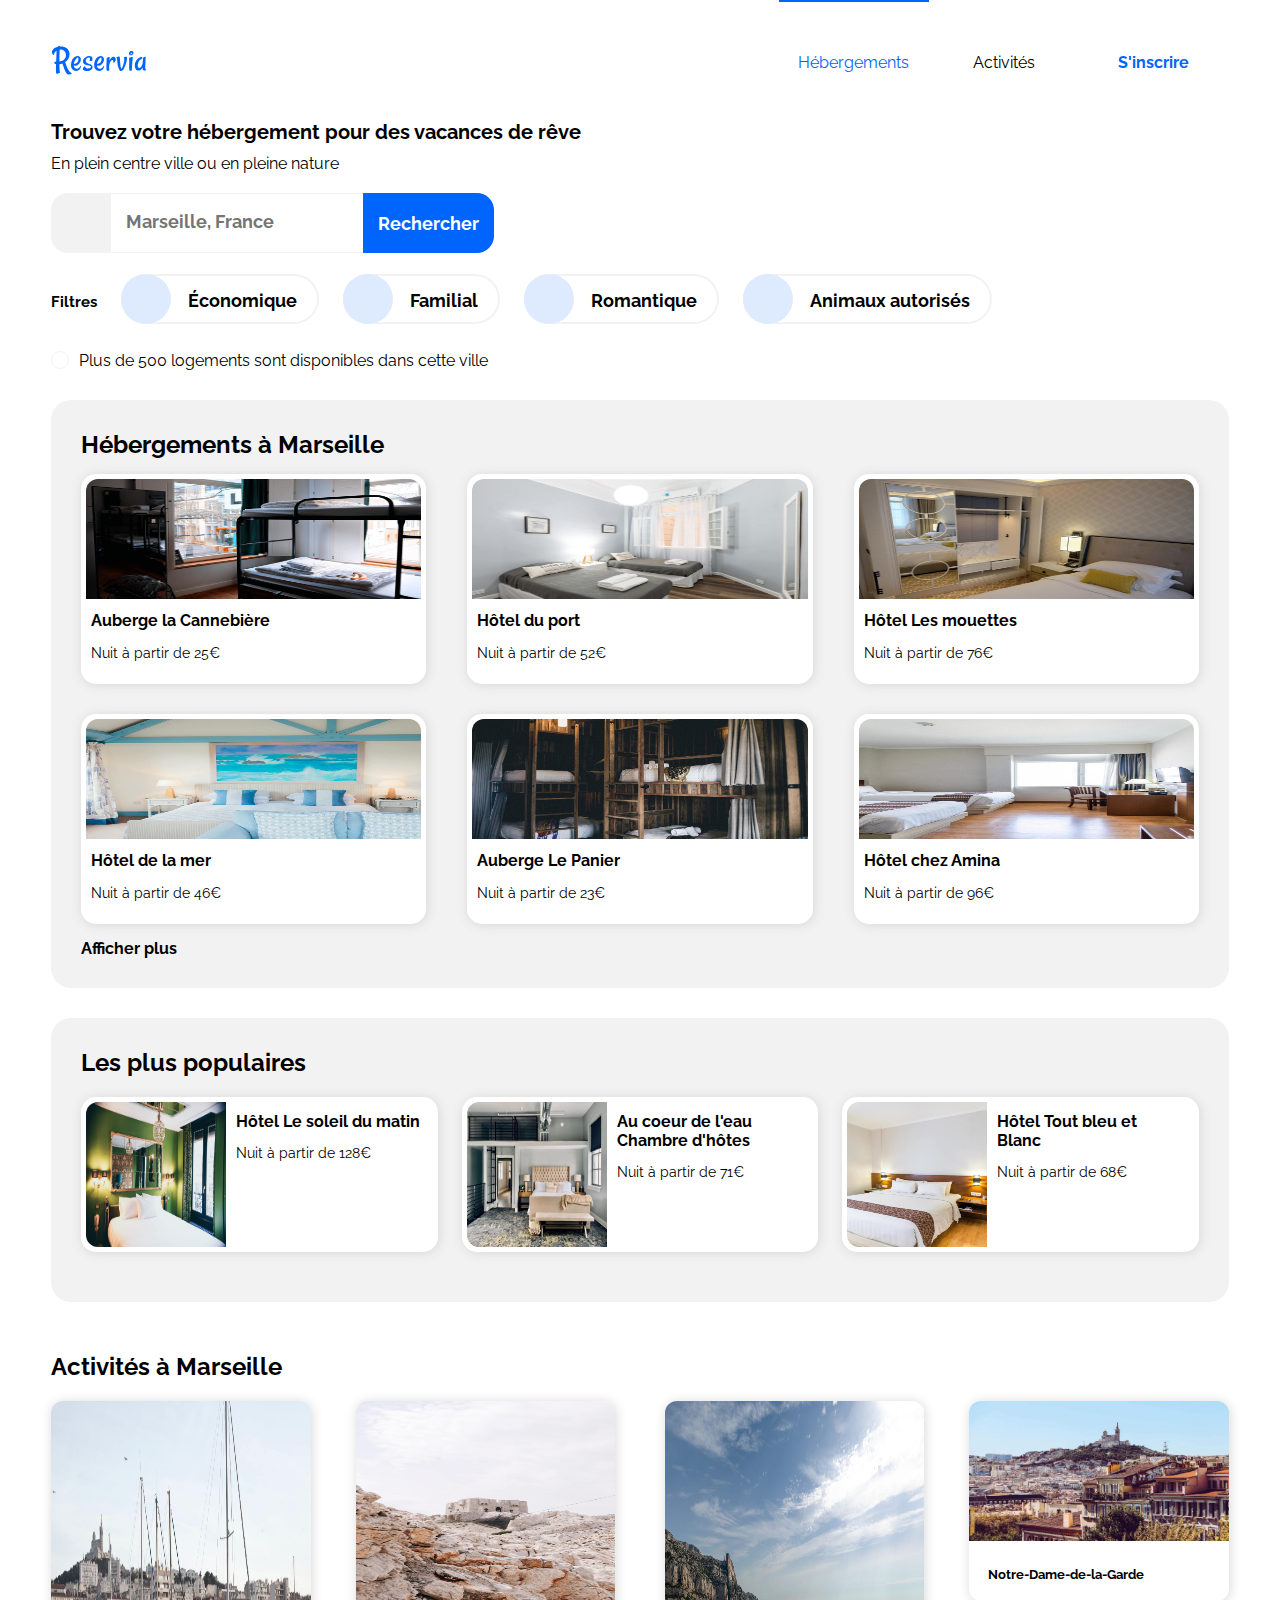
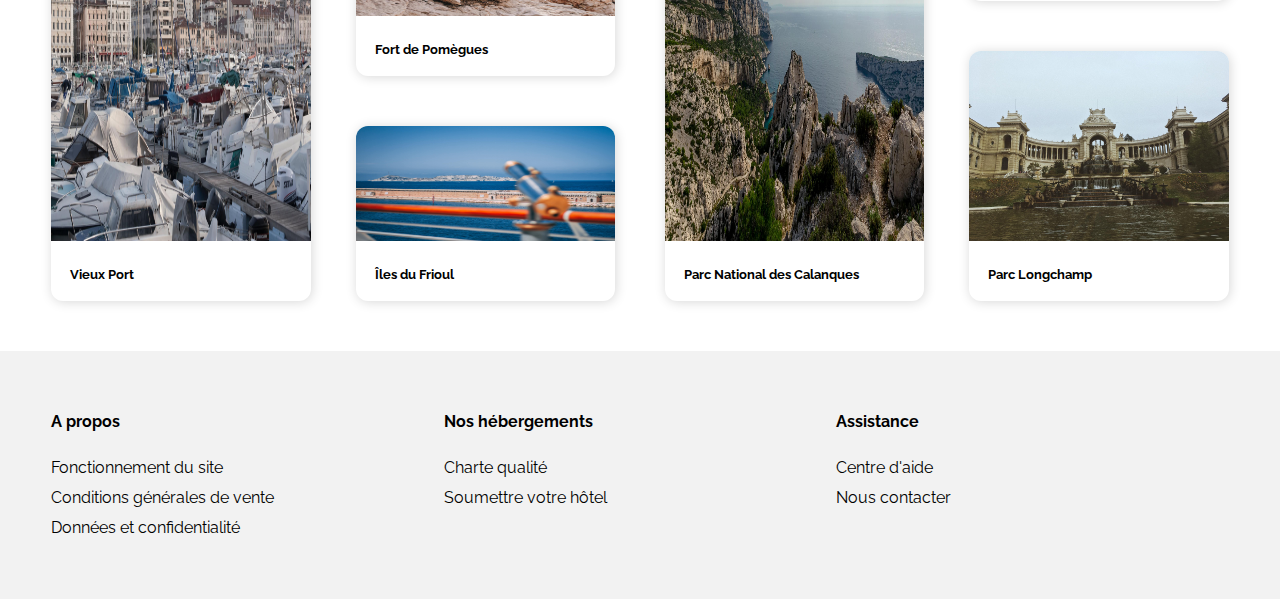
==== commit fd037a4f: "last version" ====
--- a/Reservia2.0/index.html
+++ b/Reservia2.0/index.html
@@ -190,7 +190,7 @@
             <img src="images/popular/hotel_le_soleil_du_matin.jpg" alt="Photo de l'Hôtel Le soleil du matin">
            <div class="card1Content">
              <h3>Hôtel Le soleil du matin</h3>
-             <p>Nuit à partir de 128</p>
+             <p>Nuit à partir de 128€</p>
              <div class="stars stars--card1">
                <i class="fas fa-star blue"></i>
                <i class="fas fa-star blue"></i>
